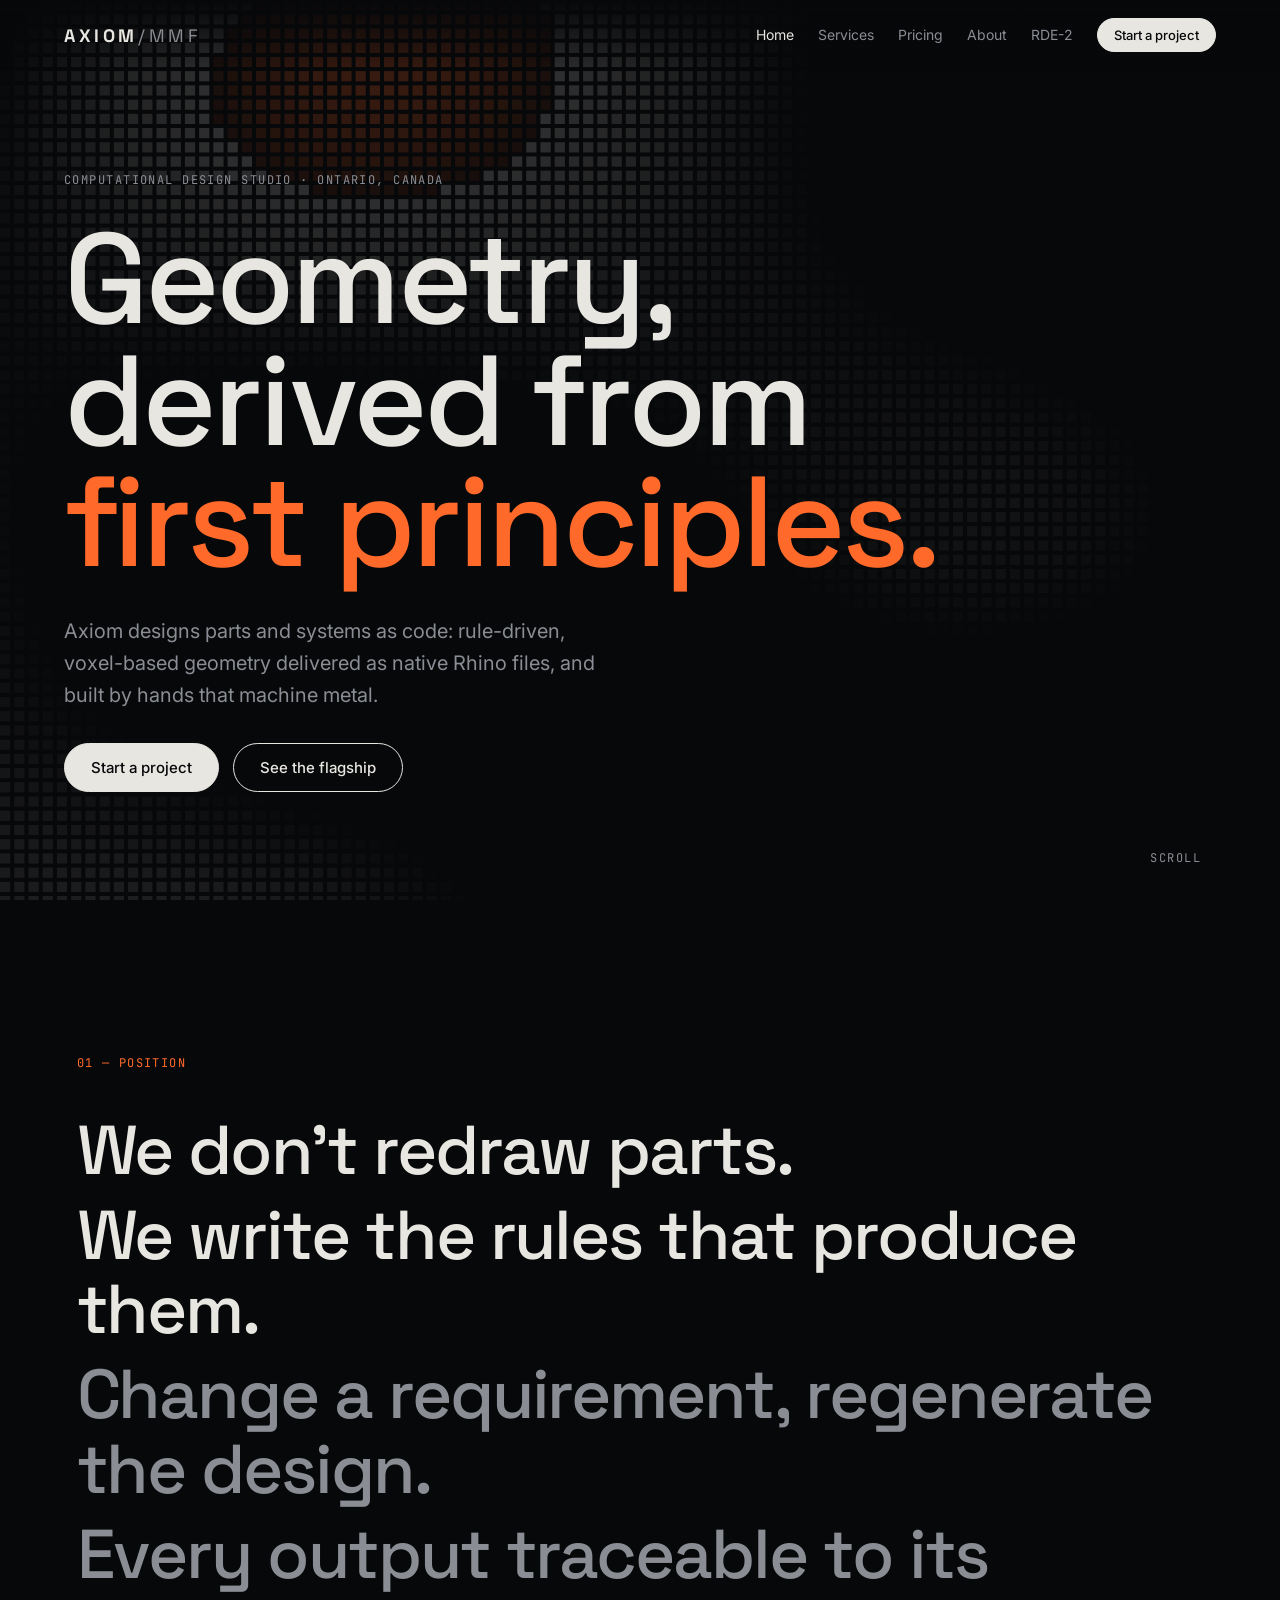
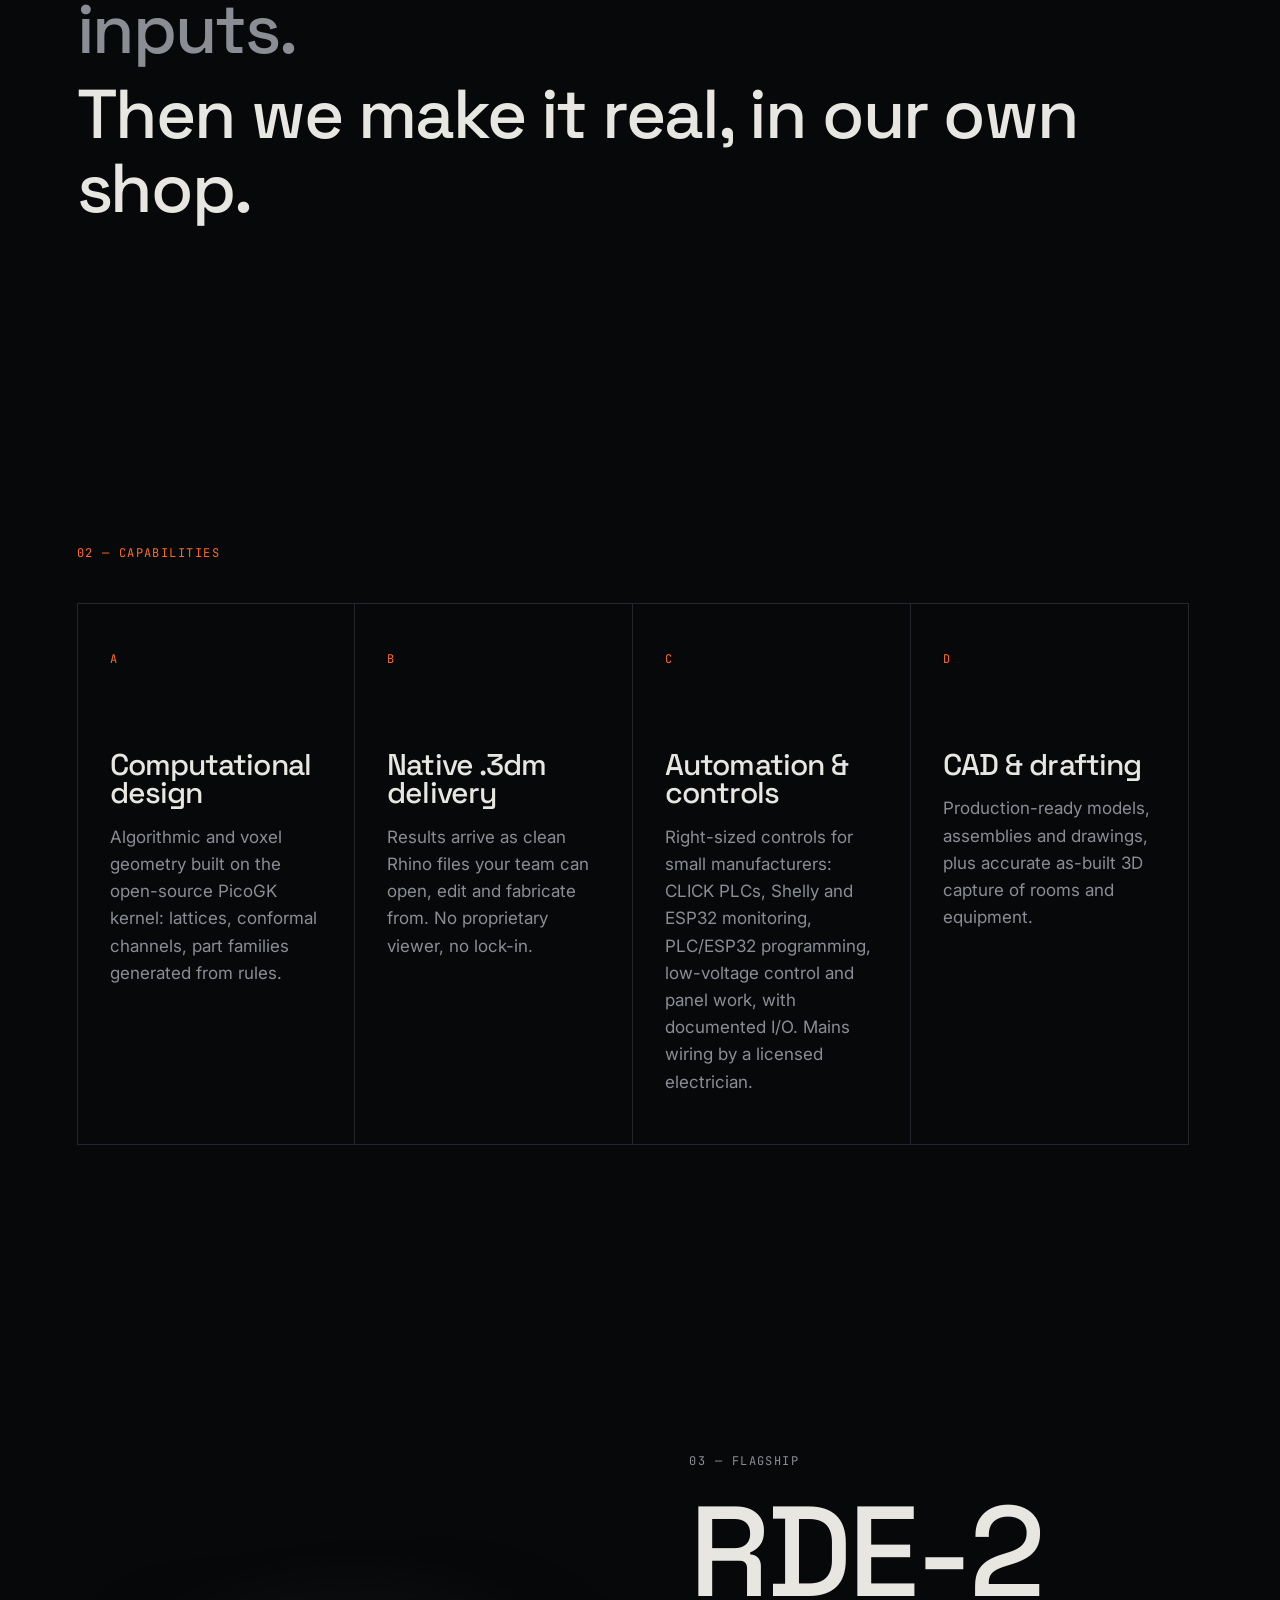
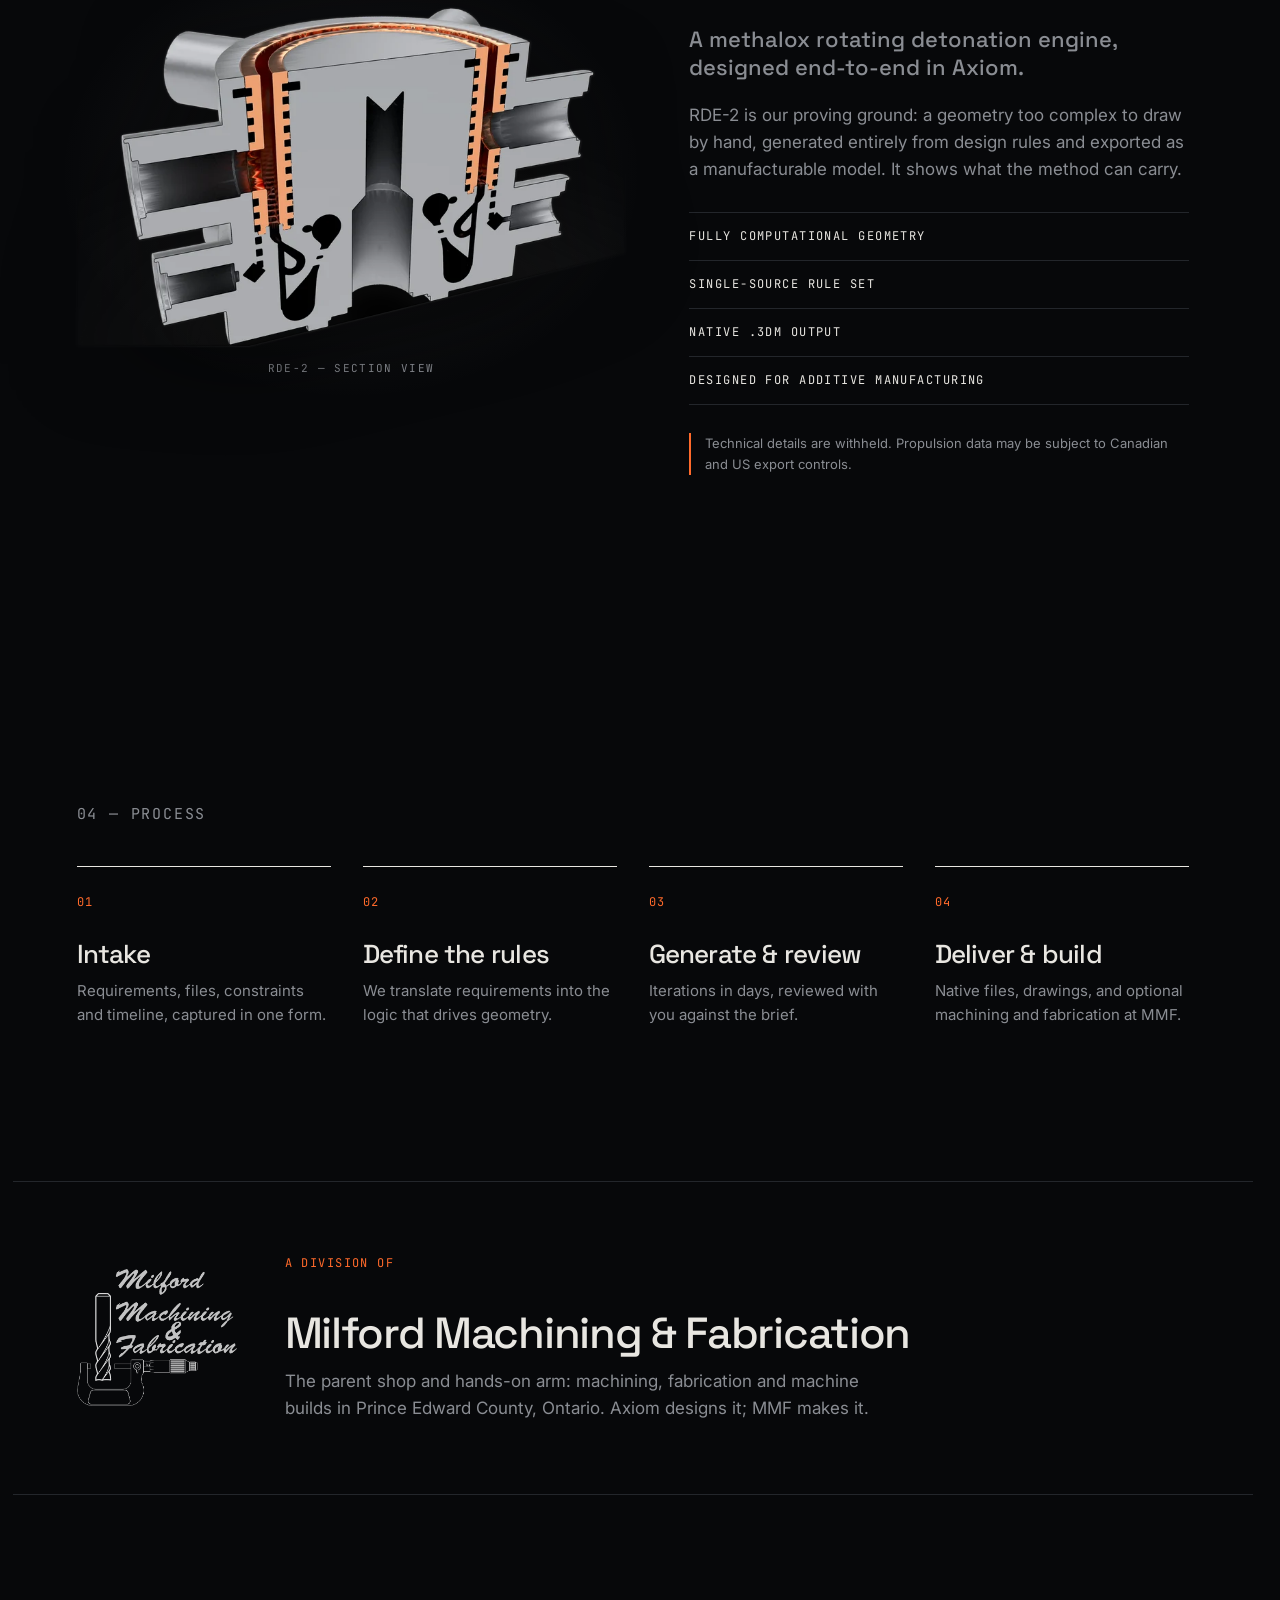
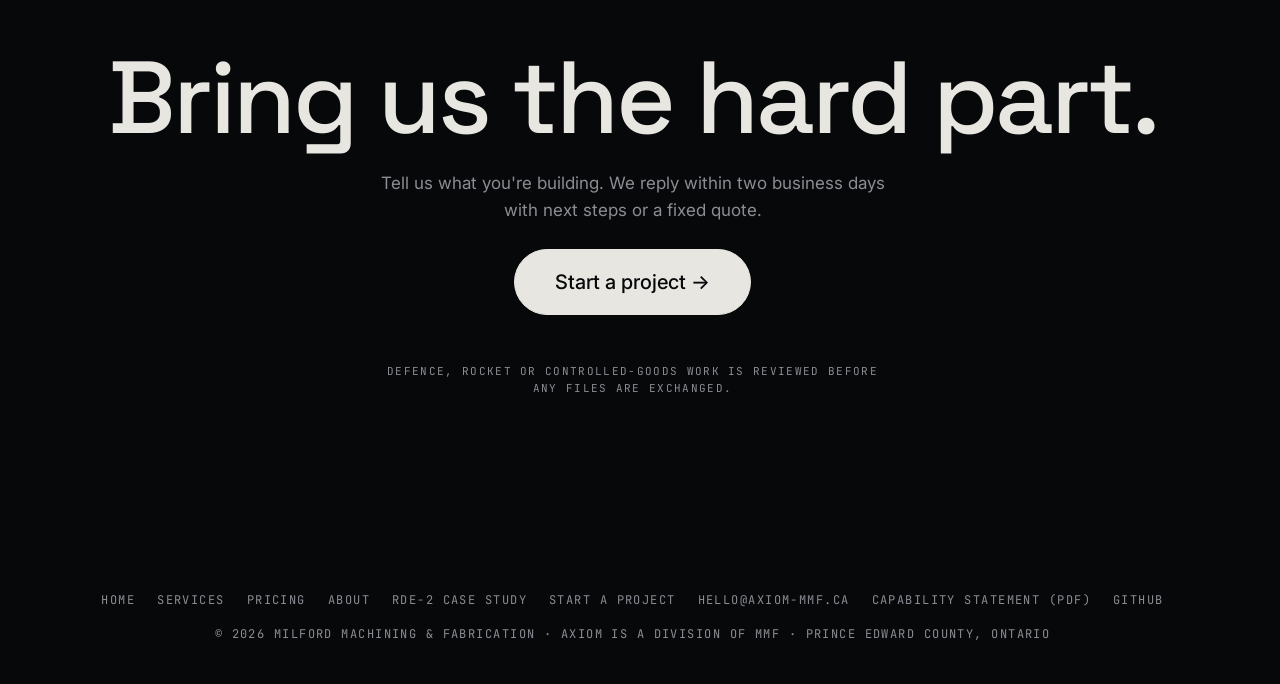
==== index.html @ 4704e780 "Capability statement: commissioning support wording" ====
<!doctype html>
<html lang="en">
<head>
<meta charset="utf-8"><meta name="viewport" content="width=device-width,initial-scale=1">
<title>Axiom / MMF — Computational Design Studio, Ontario</title>
<meta name="description" content="Axiom is a computational design studio in Ontario, Canada: rule-driven and voxel geometry, native Rhino .3dm delivery, CAD and automation. A division of Milford Machining & Fabrication.">
<link rel="canonical" href="https://axiom-mmf.ca/">
<meta name="theme-color" content="#07080A">
<link rel="icon" href="/favicon.ico" sizes="48x48"><link rel="icon" href="/assets/icons/favicon.svg" type="image/svg+xml">
<link rel="apple-touch-icon" href="/assets/icons/apple-touch-icon.png"><link rel="manifest" href="/site.webmanifest">
<meta property="og:type" content="website"><meta property="og:site_name" content="Axiom / MMF"><meta property="og:locale" content="en_CA">
<meta property="og:title" content="Axiom / MMF — Computational Design Studio, Ontario"><meta property="og:description" content="Axiom is a computational design studio in Ontario, Canada: rule-driven and voxel geometry, native Rhino .3dm delivery, CAD and automation. A division of Milford Machining & Fabrication."><meta property="og:url" content="https://axiom-mmf.ca/">
<meta property="og:image" content="https://axiom-mmf.ca/assets/og-image.png"><meta property="og:image:width" content="1200"><meta property="og:image:height" content="630"><meta property="og:image:alt" content="AXIOM/MMF: Geometry, derived from first principles.">
<meta name="twitter:card" content="summary_large_image"><meta name="twitter:title" content="Axiom / MMF — Computational Design Studio, Ontario"><meta name="twitter:description" content="Axiom is a computational design studio in Ontario, Canada: rule-driven and voxel geometry, native Rhino .3dm delivery, CAD and automation. A division of Milford Machining & Fabrication."><meta name="twitter:image" content="https://axiom-mmf.ca/assets/og-image.png">
<link rel="preconnect" href="https://fonts.googleapis.com"><link rel="preconnect" href="https://fonts.gstatic.com" crossorigin>
<link href="https://fonts.googleapis.com/css2?family=Space+Grotesk:wght@400;500;700&family=Inter:wght@400;500&family=JetBrains+Mono:wght@400&display=swap" rel="stylesheet">
<link rel="stylesheet" href="/css/style.css?v=202610270055">
<link rel="stylesheet" href="/css/print.css?v=202610270055" media="print">
<script type="application/ld+json">{"@context": "https://schema.org", "@type": ["ProfessionalService", "Organization"], "name": "Axiom / MMF", "alternateName": "Axiom, a division of Milford Machining & Fabrication", "url": "https://axiom-mmf.ca/", "logo": "https://axiom-mmf.ca/assets/icons/icon-512.png", "image": "https://axiom-mmf.ca/assets/og-image.png", "description": "computational design studio: rule-driven and voxel geometry, native Rhino .3dm delivery, CAD and automation, backed by in-house machining and fabrication.", "areaServed": {"@type": "Country", "name": "Canada"}, "parentOrganization": {"@type": "Organization", "name": "Milford Machining & Fabrication"}, "sameAs": ["https://github.com/Isowix"]}</script>
</head>
<body>
<a class="skip" href="#main">Skip to content</a>
<header class="nav">
  <a class="brand" href="/" aria-label="Axiom / MMF home">AXIOM<span>/MMF</span></a>
  <nav aria-label="Main"><a href="/" aria-current="page">Home</a><a href="/services.html">Services</a><a href="/pricing.html">Pricing</a><a href="/about.html">About</a><a href="/case-study-rde-2.html">RDE-2</a><a class="btn sm" href="/intake.html">Start a project</a></nav>
</header>

<main id="main">
<section class="hero">
  <canvas id="field" aria-hidden="true"></canvas>
  <div class="hero-inner">
    <p class="eyebrow mono">Computational design studio · Ontario, Canada</p>
    <h1 class="reveal">Geometry,<br>derived from<br><em>first principles.</em></h1>
    <p class="lede reveal">Axiom designs parts and systems as code: rule-driven, voxel-based geometry delivered as native Rhino files, and built by hands that machine metal.</p>
    <div class="cta-row reveal"><a class="btn" href="intake.html">Start a project</a><a class="btn ghost" href="#rde2">See the flagship</a></div>
  </div>
  <p class="scroll mono">Scroll</p>
</section>

<section class="manifesto" id="manifesto">
  <p class="mono label">01 — Position</p>
  <div class="m-lines">
    <p class="reveal">We don't redraw parts.</p>
    <p class="reveal">We write the rules that produce them.</p>
    <p class="reveal dim">Change a requirement, regenerate the design.</p>
    <p class="reveal dim">Every output traceable to its inputs.</p>
    <p class="reveal">Then we make it real, in our own shop.</p>
  </div>
</section>

<section class="pillars" id="capabilities">
  <p class="mono label">02 — Capabilities</p>
  <div class="grid">
    <article class="card reveal"><span class="mono n">A</span><h3>Computational design</h3><p>Algorithmic and voxel geometry built on the open-source PicoGK kernel: lattices, conformal channels, part families generated from rules.</p></article>
    <article class="card reveal"><span class="mono n">B</span><h3>Native .3dm delivery</h3><p>Results arrive as clean Rhino files your team can open, edit and fabricate from. No proprietary viewer, no lock-in.</p></article>
    <article class="card reveal"><span class="mono n">C</span><h3>Automation &amp; controls</h3><p>Right-sized controls for small manufacturers: CLICK PLCs, Shelly and ESP32 monitoring, PLC/ESP32 programming, low-voltage control and panel work, with documented I/O. Mains wiring by a licensed electrician.</p></article>
    <article class="card reveal"><span class="mono n">D</span><h3>CAD & drafting</h3><p>Production-ready models, assemblies and drawings, plus accurate as-built 3D capture of rooms and equipment.</p></article>
  </div>
</section>

<section class="flagship" id="rde2">
  <figure class="flag-visual render-card reveal">
    <picture><source type="image/webp" srcset="/assets/work/rde-2-800.webp 800w, /assets/work/rde-2-1600.webp 1600w" sizes="(max-width:860px) 92vw, 56vw"><img src="/assets/work/rde-2.png" width="1600" height="1030" loading="lazy" decoding="async" alt="RDE-2 section view: cutaway render of an annular combustor with a copper liner"></picture>
    <figcaption class="mono">RDE-2 — section view</figcaption>
  </figure>
  <div class="flag-copy">
    <p class="mono label">03 — Flagship</p>
    <h2 class="reveal">RDE-2</h2>
    <p class="reveal sub">A methalox rotating detonation engine, designed end-to-end in Axiom.</p>
    <p class="reveal">RDE-2 is our proving ground: a geometry too complex to draw by hand, generated entirely from design rules and exported as a manufacturable model. It shows what the method can carry.</p>
    <ul class="facts mono reveal"><li>Fully computational geometry</li><li>Single-source rule set</li><li>Native .3dm output</li><li>Designed for additive manufacturing</li></ul>
    <p class="note">Technical details are withheld. Propulsion data may be subject to Canadian and US export controls.</p>
  </div>
</section>

<section class="process" id="process">
  <p class="mono label">04 — Process</p>
  <ol>
    <li class="reveal"><span class="mono">01</span><h4>Intake</h4><p>Requirements, files, constraints and timeline, captured in one form.</p></li>
    <li class="reveal"><span class="mono">02</span><h4>Define the rules</h4><p>We translate requirements into the logic that drives geometry.</p></li>
    <li class="reveal"><span class="mono">03</span><h4>Generate & review</h4><p>Iterations in days, reviewed with you against the brief.</p></li>
    <li class="reveal"><span class="mono">04</span><h4>Deliver & build</h4><p>Native files, drawings, and optional machining and fabrication at MMF.</p></li>
  </ol>
</section>

<section class="endorse">
  <img src="/assets/mmf-logo-white.png" alt="Milford Machining &amp; Fabrication logo" width="160" height="137" loading="lazy" decoding="async">
  <div><p class="mono label">A division of</p><h3>Milford Machining & Fabrication</h3><p>The parent shop and hands-on arm: machining, fabrication and machine builds in Prince Edward County, Ontario. Axiom designs it; MMF makes it.</p></div>
</section>

<section class="intake" id="intake">
  <h2 class="reveal">Bring us the hard part.</h2>
  <p class="reveal">Tell us what you're building. We reply within two business days with next steps or a fixed quote.</p>
  <a class="btn big reveal" href="intake.html">Start a project →</a>
  <p class="mono small">Defence, rocket or controlled-goods work is reviewed before any files are exchanged.</p>
</section>
</main>

<footer><nav class="fnav mono" aria-label="Footer"><a href="/">Home</a><a href="/services.html">Services</a><a href="/pricing.html">Pricing</a><a href="/about.html">About</a><a href="/case-study-rde-2.html">RDE-2 case study</a><a href="/intake.html">Start a project</a><a class="em" data-u="hello" data-d="axiom-mmf.ca" hidden></a><noscript><span>hello [at] axiom-mmf [dot] ca</span></noscript><a href="/assets/axiom-mmf-capability-statement.pdf" target="_blank" rel="noopener">Capability statement (PDF)</a><a href="https://github.com/Isowix" target="_blank" rel="noopener">GitHub</a></nav><p class="mono">© 2026 Milford Machining &amp; Fabrication · Axiom is a division of MMF · Prince Edward County, Ontario</p></footer>
<script src="/js/main.js?v=202610270055"></script>
<!-- Cloudflare Web Analytics --><script defer src="https://static.cloudflareinsights.com/beacon.min.js" data-cf-beacon='{"token": "b65493fe0fd7489aace20506236f4b61"}'></script><!-- End Cloudflare Web Analytics -->
</body></html>
---- css/style.css ----
:root{--bg:#07080a;--bg2:#0e1013;--ink:#e8e6e1;--dim:#8a8d93;--line:#23262b;--accent:#ff6a2b;--maxw:1240px}
*{box-sizing:border-box;margin:0;padding:0}
html{scroll-behavior:smooth}
body{background:var(--bg);color:var(--ink);font:400 17px/1.6 Inter,system-ui,sans-serif;-webkit-font-smoothing:antialiased}
a{color:inherit;text-decoration:none}
.mono{font-family:"JetBrains Mono",ui-monospace,monospace;font-size:12px;letter-spacing:.12em;text-transform:uppercase}
h1,h2,h3,h4{font-family:"Space Grotesk",sans-serif;font-weight:500;letter-spacing:-.03em;line-height:.95}
section{padding:clamp(80px,12vw,160px) clamp(20px,5vw,64px);max-width:var(--maxw);margin:0 auto}
.label{color:var(--accent);margin-bottom:40px}
.nav{position:fixed;inset:0 0 auto;display:flex;justify-content:space-between;align-items:center;flex-wrap:wrap;gap:12px;padding:18px clamp(20px,5vw,64px);z-index:10;background:linear-gradient(var(--bg),transparent)}
.brand{font:700 18px "Space Grotesk";letter-spacing:.2em}.brand span{color:var(--dim);font-weight:400}
.nav nav{display:flex;gap:24px;align-items:center;flex-wrap:wrap;font-size:14px;color:var(--dim)}
.nav nav a:hover{color:var(--ink)}
.btn{display:inline-block;padding:14px 26px;border:1px solid var(--ink);background:var(--ink);color:var(--bg);font:500 15px Inter;border-radius:999px;transition:.25s}
.btn:hover{background:var(--accent);border-color:var(--accent);color:var(--bg)}
.btn.ghost{background:transparent;color:var(--ink)}.btn.sm{padding:8px 16px;font-size:13px;color:var(--bg)}
.btn.big{font-size:20px;padding:20px 40px;margin:24px 0}
.hero{position:relative;min-height:100vh;display:flex;align-items:flex-end;max-width:none;padding-bottom:12vh;overflow:hidden}
#field{position:fixed;inset:0;width:100vw;height:100vh;opacity:.55;pointer-events:none;z-index:0}
main,footer{position:relative;z-index:1}.nav{z-index:10}
.hero-inner{position:relative;max-width:var(--maxw);margin:0 auto;width:100%}
.eyebrow{color:var(--dim);margin-bottom:28px}
h1{font-size:clamp(48px,10vw,150px)}h1 em{font-style:normal;color:var(--accent)}
.lede{max-width:560px;margin:32px 0;color:var(--dim);font-size:clamp(16px,1.6vw,20px)}
.cta-row{display:flex;gap:14px;flex-wrap:wrap}
.scroll{position:absolute;right:clamp(20px,5vw,64px);bottom:32px;color:var(--dim)}
.m-lines p{font:500 clamp(30px,5.4vw,76px)/1.08 "Space Grotesk";letter-spacing:-.03em;margin-bottom:.15em}
.m-lines .dim{color:var(--dim)}
.grid{display:grid;grid-template-columns:repeat(auto-fit,minmax(260px,1fr));gap:1px;background:var(--line);border:1px solid var(--line)}
.card{background:var(--bg);padding:40px 32px 48px;min-height:320px;transition:background .3s}
.card:hover{background:var(--bg2)}.card .n{color:var(--accent)}
.card h3{font-size:30px;margin:80px 0 16px}.card p{color:var(--dim)}
.flagship{display:grid;grid-template-columns:1.1fr 1fr;gap:64px;align-items:center}
.flag-visual svg{width:100%;height:auto}.ph{color:var(--dim);margin-top:12px;text-align:center}
.flagship h2{white-space:nowrap;font-size:clamp(72px,10vw,150px);margin-bottom:12px}
.sub{font:500 22px/1.3 "Space Grotesk";margin-bottom:20px}.flag-copy>p{color:var(--dim);margin-bottom:20px}
.facts{list-style:none;border-top:1px solid var(--line);margin:28px 0}.facts li{padding:14px 0;border-bottom:1px solid var(--line)}
.note{font-size:13px;border-left:2px solid var(--accent);padding-left:14px}
.process ol{list-style:none;display:grid;grid-template-columns:repeat(4,1fr);gap:32px}
.process li{border-top:1px solid var(--ink);padding-top:20px}.process li span{color:var(--accent)}
.process h4{font-size:26px;margin:28px 0 12px}.process p{color:var(--dim);font-size:15px}
.endorse{display:flex;gap:48px;align-items:center;border-top:1px solid var(--line);border-bottom:1px solid var(--line);padding-top:72px;padding-bottom:72px}
.endorse img{opacity:.9;flex:none}.endorse h3{font-size:clamp(28px,3.4vw,44px);margin:10px 0 14px}.endorse p:last-child{color:var(--dim);max-width:620px}
.intake{text-align:center}.intake h2{font-size:clamp(44px,8vw,120px)}.intake>p{color:var(--dim);max-width:520px;margin:24px auto 0}
.small{color:var(--dim);font-size:11px}
footer{padding:40px;text-align:center;color:var(--dim)}
.reveal{opacity:0;transform:translateY(28px);transition:opacity .9s cubic-bezier(.2,.7,.2,1),transform .9s cubic-bezier(.2,.7,.2,1)}
.reveal.in{opacity:1;transform:none}
@media (max-width:860px){.flagship{grid-template-columns:1fr}.process ol{grid-template-columns:1fr 1fr}.endorse{flex-direction:column;align-items:flex-start}.nav nav a:not(.btn){display:none}}
@media (max-width:520px){.process ol{grid-template-columns:1fr}.card{min-height:0}.card h3{margin-top:40px}}
@media (prefers-reduced-motion:reduce){.reveal{opacity:1;transform:none;transition:none}}
.static .hero{min-height:900px}.static.m .hero{min-height:844px}

html{scrollbar-gutter:stable}
.skip{position:absolute;left:-9999px;top:8px;z-index:100;background:var(--ink);color:var(--bg);padding:8px 14px;border-radius:6px}.skip:focus{left:8px}
:focus-visible{outline:2px solid var(--accent);outline-offset:3px}
footer{display:grid;gap:14px;justify-items:center}.fnav{display:flex;gap:22px;flex-wrap:wrap;justify-content:center}.fnav a:hover{color:var(--ink)}
.phero{padding-top:160px;padding-bottom:40px}.ptitle{font-size:clamp(48px,9vw,120px);margin-bottom:20px}.ilede{color:var(--dim);max-width:620px;font-size:18px}
.svc{border-top:1px solid var(--line);padding-top:80px;padding-bottom:80px}
.svc-grid{display:grid;grid-template-columns:1fr 1.4fr;gap:56px}.svc h2{font-size:clamp(36px,4.6vw,60px);margin-bottom:18px}
.lede2{color:var(--dim);margin-bottom:28px}
.svc-cols{display:grid;grid-template-columns:1fr 1fr;gap:32px}.svc-cols>div:last-child{grid-column:1/-1}
.svc h3{color:var(--accent);margin-bottom:12px;font-weight:400}
.tick{list-style:none}.tick li{padding:9px 0 9px 22px;border-bottom:1px solid var(--line);position:relative;font-size:15px}.tick li:before{content:"";position:absolute;left:0;top:18px;width:10px;height:2px;background:var(--accent)}
.fmt{color:var(--ink);text-transform:none;letter-spacing:.04em;font-size:13px}
.pgrid{display:grid;grid-template-columns:repeat(auto-fit,minmax(260px,1fr));gap:1px;background:var(--line);border:1px solid var(--line)}
.pcard{background:var(--bg);padding:32px}.pcard.hl{background:var(--bg2)}.pcard h2{font-size:26px;margin-bottom:14px}.mt{margin-top:28px}
.rate{font:500 44px "Space Grotesk";margin-bottom:20px}.rate .mono{display:block;color:var(--dim);font-size:11px}.rate small{font-size:16px;color:var(--dim)}
.pr table{width:100%;border-collapse:collapse;font-size:14px}.pr th,.pr td{text-align:left;padding:10px 0;border-bottom:1px solid var(--line);vertical-align:top;font-weight:400}.pr td{text-align:right;padding-left:12px;white-space:nowrap}
.terms td{text-align:left!important;white-space:normal!important;color:var(--dim)}.terms th{width:180px;color:var(--ink)}
.fine{color:var(--dim);font-size:13px;margin-top:10px}
.callout{border-left:3px solid var(--accent);background:var(--bg2);padding:20px 24px;margin:48px 0;color:var(--dim)}.callout b{color:var(--ink)}
.th{font-size:34px;margin:56px 0 20px}.cen{text-align:center;margin-top:48px}
.ab-grid{display:grid;grid-template-columns:1fr 1.2fr;gap:56px}.about h2{font-size:30px;margin:0 0 14px}.about p{color:var(--dim);margin-bottom:24px}
.ph-box{border:1px dashed #3a3e45;border-radius:10px;min-height:420px;display:grid;place-items:center;text-align:center;padding:20px;color:var(--dim);background:repeating-linear-gradient(45deg,transparent 0 14px,#0d0f12 14px 15px)}.ph-box.short{min-height:160px}
.todo{color:var(--accent);font-family:"JetBrains Mono"}
.values{list-style:none;display:grid;grid-template-columns:repeat(4,1fr);gap:28px}.values li{border-top:1px solid var(--ink);padding-top:16px}.values span{color:var(--accent)}.values h3{font-size:22px;margin:18px 0 10px}.values p{color:var(--dim);font-size:15px}
.nf{min-height:70vh;padding-top:180px}
@media(max-width:860px){.svc-grid,.ab-grid{grid-template-columns:1fr}.values{grid-template-columns:1fr 1fr}.ph-box{min-height:240px}}
@media(max-width:520px){.svc-cols,.values{grid-template-columns:1fr}.pr td{white-space:normal}.terms th{width:110px}}
.about .th{margin-top:80px}
.pcard th,.pcard td{display:block;text-align:left!important;border:0;padding:0}.pcard tr{display:block;padding:10px 0;border-bottom:1px solid var(--line)}.pcard td{color:var(--accent);font-family:"JetBrains Mono";font-size:12px;margin-top:4px}
.wk-note{color:var(--dim);margin:-8px 0 24px}
.work{list-style:none;padding:0;margin:0 0 24px;display:grid;grid-template-columns:repeat(auto-fill,minmax(280px,1fr));gap:20px}
.wk{border:1px solid var(--line);padding:14px 14px 18px;background:rgba(255,255,255,.015)}
.wk-img{aspect-ratio:16/10;margin-bottom:14px;display:flex;align-items:center;justify-content:center;background:repeating-linear-gradient(135deg,transparent 0 10px,rgba(255,255,255,.025) 10px 11px) #0d0f11;background-size:cover;background-position:center;border:1px dashed var(--line);color:var(--dim);font-size:11px}
.wk .tag,.eq .tag{color:var(--accent);font-size:11px;letter-spacing:.12em;text-transform:uppercase}
.wk h3{margin:6px 0 4px;font-size:18px}.wk p{margin:0;color:var(--dim);font-size:14px;line-height:1.5}
.eq{display:grid;grid-template-columns:repeat(3,1fr);gap:20px;border-top:1px solid var(--line);padding-top:20px}.eq ul{list-style:none;padding:0;margin:8px 0 0}.eq li{padding:6px 0;border-bottom:1px solid var(--line)}
@media(max-width:700px){.eq{grid-template-columns:1fr}}
.render-card{position:relative;z-index:1;margin:0;padding:clamp(8px,2vw,24px) 0 0}
.render-card::before{content:"";position:absolute;inset:-8% -6%;z-index:-1;pointer-events:none;background:radial-gradient(closest-side,rgba(232,230,225,.10),rgba(232,230,225,.04) 55%,transparent 100%)}
.render-card img{display:block;width:100%;height:auto;filter:drop-shadow(0 0 1px rgba(255,255,255,.18)) drop-shadow(0 18px 40px rgba(0,0,0,.6))}
.render-card figcaption{color:var(--dim);font-size:11px;letter-spacing:.12em;text-transform:uppercase;margin-top:14px;text-align:center}
.render-card.sm{margin-top:24px}
.render-card img.zoomable{cursor:zoom-in}.render-card img.zoomable:focus-visible{outline:2px solid var(--accent);outline-offset:6px;border-radius:6px}
.zoom-bd{position:fixed;inset:0;z-index:90;background:radial-gradient(closest-side,rgba(40,40,42,.9),rgba(5,6,8,.9));opacity:0;cursor:zoom-out}
.zoom-img{position:fixed;z-index:91;margin:0;transform-origin:0 0;cursor:zoom-out;will-change:transform;filter:drop-shadow(0 0 1px rgba(255,255,255,.18))}
html.zoom-lock,html.zoom-lock body{overflow:hidden}

/* Scroll reveal (shared with lab) */
.stage{position:relative;width:min(1100px,100%);margin:0 auto;aspect-ratio:2945/1896;user-select:none;-webkit-user-select:none}
.stage::before{content:"";position:absolute;inset:-6% -4%;z-index:0;pointer-events:none;background:radial-gradient(closest-side,rgba(232,230,225,.09),rgba(232,230,225,.03) 55%,transparent)}
.stage img{position:absolute;inset:0;width:100%;height:100%;display:block;pointer-events:none;-webkit-user-drag:none;filter:drop-shadow(0 0 1px rgba(255,255,255,.14))}
.stage .ext,.stage .sec{z-index:1}.stage .sec{z-index:2}
/* A: scroll */
.sweep{height:260vh;position:relative}
.sticky{position:sticky;top:0;height:100vh;display:flex;align-items:center;justify-content:center}
.s-scroll{--p:0}
.s-scroll .sec{clip-path:inset(0 calc((1 - var(--p)) * 100%) 0 0)}
.s-scroll .ext{clip-path:inset(0 0 0 calc(var(--p) * 100%))}
.s-scroll .cut{position:absolute;z-index:3;top:4%;bottom:4%;left:calc(var(--p)*100%);width:1px;transform:translateX(-.5px);background:linear-gradient(transparent,rgba(255,106,43,.85) 20%,rgba(255,106,43,.85) 80%,transparent);box-shadow:0 0 10px 1px rgba(255,106,43,.35);opacity:var(--o,1);transition:opacity .4s}
.s-scroll.done .sec{pointer-events:auto}
.s-scroll .sec.zoomable{cursor:default}.s-scroll.done .sec.zoomable{cursor:zoom-in}
@media (prefers-reduced-motion:reduce){.sweep,.sweep.rv{height:auto}.sticky{position:static;height:auto;padding:20px 0}.s-scroll .cut{transition:none}}

/* About RDE-2 reveal: compact pinned frame */
.sweep.rv{height:auto;margin:48px 0 8px}
.sweep.rv .sticky{height:auto;top:var(--st,72px);display:block}
.rv-fig{position:relative;margin:0 auto;width:100%;padding:clamp(14px,2vw,28px) clamp(14px,2vw,28px) 0;border:1px solid rgba(232,230,225,.07);
background-color:rgba(255,255,255,.008);background-image:linear-gradient(rgba(232,230,225,.035) 1px,transparent 1px),linear-gradient(90deg,rgba(232,230,225,.035) 1px,transparent 1px);background-size:32px 32px;background-position:-1px -1px}
.rv-fig .s-scroll{width:min(90%,calc((100vh - 200px) * 1.553))!important}
.rv-fig .tk{position:absolute;width:12px;height:12px;border:0 solid rgba(255,106,43,.45);pointer-events:none}
.tk.tl{top:-1px;left:-1px;border-top-width:1px;border-left-width:1px}.tk.tr{top:-1px;right:-1px;border-top-width:1px;border-right-width:1px}
.tk.bl{bottom:-1px;left:-1px;border-bottom-width:1px;border-left-width:1px}.tk.br{bottom:-1px;right:-1px;border-bottom-width:1px;border-right-width:1px}
.rv-cap{display:flex;justify-content:space-between;gap:16px;margin:clamp(10px,1.5vw,18px) calc(-1 * clamp(14px,2vw,28px)) 0;padding:10px clamp(14px,2vw,28px);border-top:1px solid rgba(232,230,225,.07);color:var(--dim);font-size:11px;letter-spacing:.08em}
.rv-cap b{font-weight:400;color:var(--accent);display:inline-block;min-width:4ch;text-align:right;font-variant-numeric:tabular-nums}
@media (max-width:600px){.rv-cap{flex-direction:column;gap:4px;font-size:10px}.rv-fig .s-scroll{width:100%!important}}
@media (prefers-reduced-motion:reduce){.sweep.rv{height:auto!important}.sweep.rv .sticky{position:static}}

/* RDE-2 case study */
.cs{max-width:1000px;margin:0 auto;padding:0 24px 80px}
.cs p{max-width:68ch;margin:0 0 1em}
.cs-hero,.cs-sec{margin:8px 0 24px}
.cs-hero img,.cs-sec img{width:100%;height:auto;display:block}
.cs-hero figcaption,.cs-sec figcaption{color:var(--dim);font-size:11px;letter-spacing:.1em;text-transform:uppercase;text-align:center;margin-top:10px}
.cs-list{max-width:68ch}
.cs-tl{list-style:none;padding:0;margin:24px 0 8px;display:grid;grid-template-columns:repeat(5,1fr);gap:12px;position:relative}
.cs-tl::before{content:"";position:absolute;left:10%;right:10%;top:7px;height:1px;background:rgba(255,106,43,.45)}
.cs-tl li{position:relative;padding-top:26px;text-align:center}
.cs-tl li::before{content:"";position:absolute;top:2px;left:50%;width:11px;height:11px;margin-left:-6px;border-radius:50%;background:var(--accent,#ff6a2b)}
.cs-tl .mono{font-size:13px;color:var(--fg,#e8e6e1)}
.cs-tl p{font-size:13px;color:var(--dim);margin:6px auto 0}
@media (max-width:700px){.cs-tl{grid-template-columns:1fr;gap:0}.cs-tl::before{left:5px;right:auto;top:8px;bottom:8px;width:1px;height:auto}.cs-tl li{text-align:left;padding:0 0 16px 26px}.cs-tl li::before{left:0;margin:0;top:4px}.cs-tl p{margin:2px 0 0}}
/* Work tile with a viewport capture */
.wk-img.vp{position:relative;border:1px solid rgba(232,230,225,.14);background-color:#9da3aa;overflow:hidden;align-items:flex-start;justify-content:flex-start}
.wk-img.vp::after{content:"";position:absolute;inset:0;pointer-events:none;background:radial-gradient(120% 95% at 50% 45%,transparent 55%,rgba(7,8,10,.55) 100%);box-shadow:inset 0 0 0 1px rgba(7,8,10,.6)}
@media print{.wk-img.vp::after{display:none}}
.wk-img.vp>img{position:absolute;inset:0;width:100%;height:100%;object-fit:cover;display:block}
.wk-img img.zoomable{cursor:zoom-in}.wk-img img.zoomable:focus-visible{outline:2px solid var(--accent);outline-offset:-2px}
.zoom-img[src*="/assets/work/"]:not([src*="rde-2"]){background:#9da3aa;filter:none;box-shadow:0 0 0 1px rgba(232,230,225,.14),0 20px 60px rgba(0,0,0,.5)}
/* gallery tiles + expanded gallery */
.wk-img.stack{box-shadow:3px -3px 0 -1px #0b0d0f,3px -3px 0 0 rgba(232,230,225,.12),6px -6px 0 -1px #0b0d0f,6px -6px 0 0 rgba(232,230,225,.07);overflow:visible}
.wk-img.stack::before{content:attr(data-count);position:absolute;right:8px;bottom:8px;z-index:2;font:10px/1 'JetBrains Mono',monospace;color:rgba(232,230,225,.8);background:rgba(7,8,10,.6);padding:4px 6px;border-radius:2px;pointer-events:none}
.wk-img.stack>img,.wk-img.stack::after{border-radius:0}
.zoom-ui{position:fixed;inset:0;z-index:92;pointer-events:none}
.zoom-ui button{pointer-events:auto;position:absolute;top:50%;transform:translateY(-50%);width:44px;height:64px;border:0;background:none;color:rgba(232,230,225,.45);font:300 40px/1 'Inter',sans-serif;cursor:pointer;transition:color .2s}
.zoom-ui button:hover,.zoom-ui button:focus-visible{color:rgba(232,230,225,.95);outline:none}
.zg-prev{left:max(12px,calc(10vw - 56px))}.zg-next{right:max(12px,calc(10vw - 56px))}
.zg-n{position:absolute;left:50%;bottom:calc(10vh - 28px);transform:translateX(-50%);font-size:11px;letter-spacing:.12em;color:rgba(232,230,225,.55)}
@media print{.wk-img.stack{box-shadow:none!important}.wk-img.stack::before{display:none}}
/* mobile full-screen viewer */
@media not all and (pointer:fine) and (min-width:900px){.wk-img.vp>img{cursor:pointer}}
.mv{position:fixed;inset:0;z-index:95;background:rgba(5,6,8,calc(.96 * var(--a,1)));opacity:0;transition:opacity .2s ease;touch-action:none;overscroll-behavior:contain}
.mv.on{opacity:1}.mv.rm{transition:none}
.mv-track{position:absolute;inset:0;display:flex;overflow-x:auto;overflow-y:hidden;scroll-snap-type:x mandatory;scrollbar-width:none;touch-action:pan-x;transition:transform .2s ease}
.mv.rm .mv-track{transition:none;scroll-behavior:auto}
.mv-track::-webkit-scrollbar{display:none}
.mv-s{flex:0 0 100%;scroll-snap-align:center;margin:0;display:flex;align-items:center;justify-content:center;padding:0 10px}
.mv-s img{max-width:100%;max-height:82vh;display:block;background:#9da3aa;box-shadow:0 0 0 1px rgba(232,230,225,.14)}
.mv-x{position:absolute;top:max(10px,env(safe-area-inset-top));right:10px;z-index:2;width:44px;height:44px;border:0;background:rgba(7,8,10,.5);border-radius:50%;color:rgba(232,230,225,.85);font:300 28px/1 'Inter',sans-serif}
.mv-n{position:absolute;left:50%;bottom:max(20px,env(safe-area-inset-bottom));transform:translateX(-50%);font-size:11px;letter-spacing:.12em;color:rgba(232,230,225,.6)}
.mv-x:focus:not(:focus-visible){outline:none}
.wk-img.has-anim{position:relative}.wk-vid{position:absolute;inset:0;width:100%;height:100%;object-fit:cover;opacity:0;transition:opacity .35s ease;pointer-events:none;z-index:1}.wk-img.playing .wk-vid{opacity:1}
.wk-img.has-anim::before{content:"\25B6";position:absolute;left:10px;bottom:10px;z-index:2;font:9px/1 'JetBrains Mono',monospace;color:rgba(255,255,255,.85);background:rgba(10,12,14,.45);border:1px solid rgba(255,255,255,.18);border-radius:50%;width:24px;height:24px;display:grid;place-items:center;padding-left:2px;box-sizing:border-box;pointer-events:none;transition:opacity .3s ease;backdrop-filter:blur(4px)}.wk-img.playing::before{opacity:0}
.zoom-vid{position:fixed;z-index:91;object-fit:contain;pointer-events:none;background:transparent}
.mv-s video{max-width:100%;max-height:82vh;display:block;background:#9e9e9e}
.wk-img.has-anim::after{z-index:2}

/* Selected work: fixed column counts so a short last row is centred, not left with a gap */
@media (min-width:640px){.work{grid-template-columns:repeat(4,1fr)}.work>.wk{grid-column:span 2}.work>.wk:nth-child(2n+1):last-child{grid-column:2/span 2}}
@media (min-width:995px){.work{grid-template-columns:repeat(6,1fr)}.work>.wk:nth-child(2n+1):last-child{grid-column:span 2}.work>.wk:nth-child(3n+1):nth-last-child(2){grid-column:2/span 2}.work>.wk:nth-child(3n+1):last-child{grid-column:3/span 2}}

.nav nav a[aria-current="page"]:not(.btn){color:var(--ink)}
---- css/print.css ----
/* Print stylesheet — Axiom / MMF */
@media print{
@page{margin:16mm 14mm}
*,*::before,*::after{background:transparent!important;color:#000!important;box-shadow:none!important;text-shadow:none!important;animation:none!important;transition:none!important;filter:none!important}
html,body{background:#fff!important;font-size:11pt;line-height:1.45}
.reveal,.rv,[class*="reveal"]{opacity:1!important;transform:none!important}
/* hide chrome, decoration, interactivity */
#field,canvas,header.nav nav,.skip,.scroll,.fnav,.btn,.cta-row,.actions,.progress,.errors,.hp,.consent,.choices,.choice,form,button,input,select,textarea,
.render-card::before,.stage::before,.tk,.rv-pct,.cut,.zoom-img,.zoom-back,[class*="glow"]{display:none!important}
/* wordmark at top */
header.nav{position:static!important;display:block!important;border-bottom:1.5pt solid #000;padding:0 0 6pt!important;margin:0 0 14pt!important;height:auto!important;backdrop-filter:none!important}
header.nav .brand{font-size:16pt;letter-spacing:.2em;text-decoration:none}
header.nav .brand::after{content:"  ·  axiom-mmf.ca";font-size:8pt;letter-spacing:.05em}
section,main,.hero,.phero{min-height:0!important;height:auto!important;padding-top:6pt!important;padding-bottom:6pt!important}
h1,h2,h3{page-break-after:avoid;break-after:avoid}
p,li{orphans:3;widows:3}
.card,.pcard,.svc,.wk,.values>*,.eq,.callout,.terms,table,tr,figure,.rv-fig,.flagship,.process li,.pillars>*{break-inside:avoid;page-break-inside:avoid}
.pcard,.card,.svc,.callout{border:1pt solid #999!important}
.pgrid,.svc-grid,.grid,.work{display:block!important}
.pgrid>*,.svc-grid>*,.grid>*,.work>*{margin:0 0 10pt!important}
img{max-width:100%!important;break-inside:avoid}
img[src*="white"]{filter:invert(1)!important}
/* link URLs in main content */
main a[href^="http"]::after,main a[href^="/"]::after{content:" (" attr(href) ")";font-size:8.5pt;word-break:break-all}
main a[href^="/"]::after{content:" (axiom-mmf.ca" attr(href) ")"}
main a[href^="#"]::after,main .brand::after{content:none}
/* RDE-2 reveal: single static exterior */
.sweep.rv{height:auto!important;margin:8pt 0!important}
.sweep.rv .sticky{position:static!important}
.rv-fig{border:0!important;padding:0!important;background:none!important}
.rv-fig .s-scroll{width:100%!important}
.rv-fig .sec{display:none!important}
.rv-fig .ext{clip-path:none!important;-webkit-clip-path:none!important;opacity:1!important}
.rv-cap{border-top:.5pt solid #999!important;margin:4pt 0 0!important;padding:4pt 0!important}
.rv-cap span:last-child{display:none}
footer{border-top:.5pt solid #999;margin-top:14pt;padding-top:6pt}
footer p{font-size:8pt}
}
@media print{
.work{display:grid!important;grid-template-columns:1fr 1fr 1fr;gap:8pt}
.work>*{margin:0!important}
.wk-img,.ph-box{aspect-ratio:auto!important;height:28mm!important;min-height:0!important;border:.5pt dashed #bbb!important;font-size:7pt}
.wk-img img{height:100%!important;width:100%!important;object-fit:contain}
.rv-fig .s-scroll{width:70%!important;margin:0 auto}
}
@media print{.card,.pcard,.svc,.wk{min-height:0!important;height:auto!important}.grid>*{padding:8pt!important}}
@media print{.cs-tl{display:block!important}.cs-tl::before,.cs-tl li::before{display:none!important}.cs-tl li{text-align:left!important;padding:0 0 4pt!important;break-inside:avoid}.cs-tl li .mono{font-weight:700;margin-right:6pt}.cs-tl p{display:inline}.cs-hero img,.cs-sec img{width:70%!important;margin:0 auto}.cs-sec{display:none!important}}
@media print{.cs-list{break-inside:avoid}}
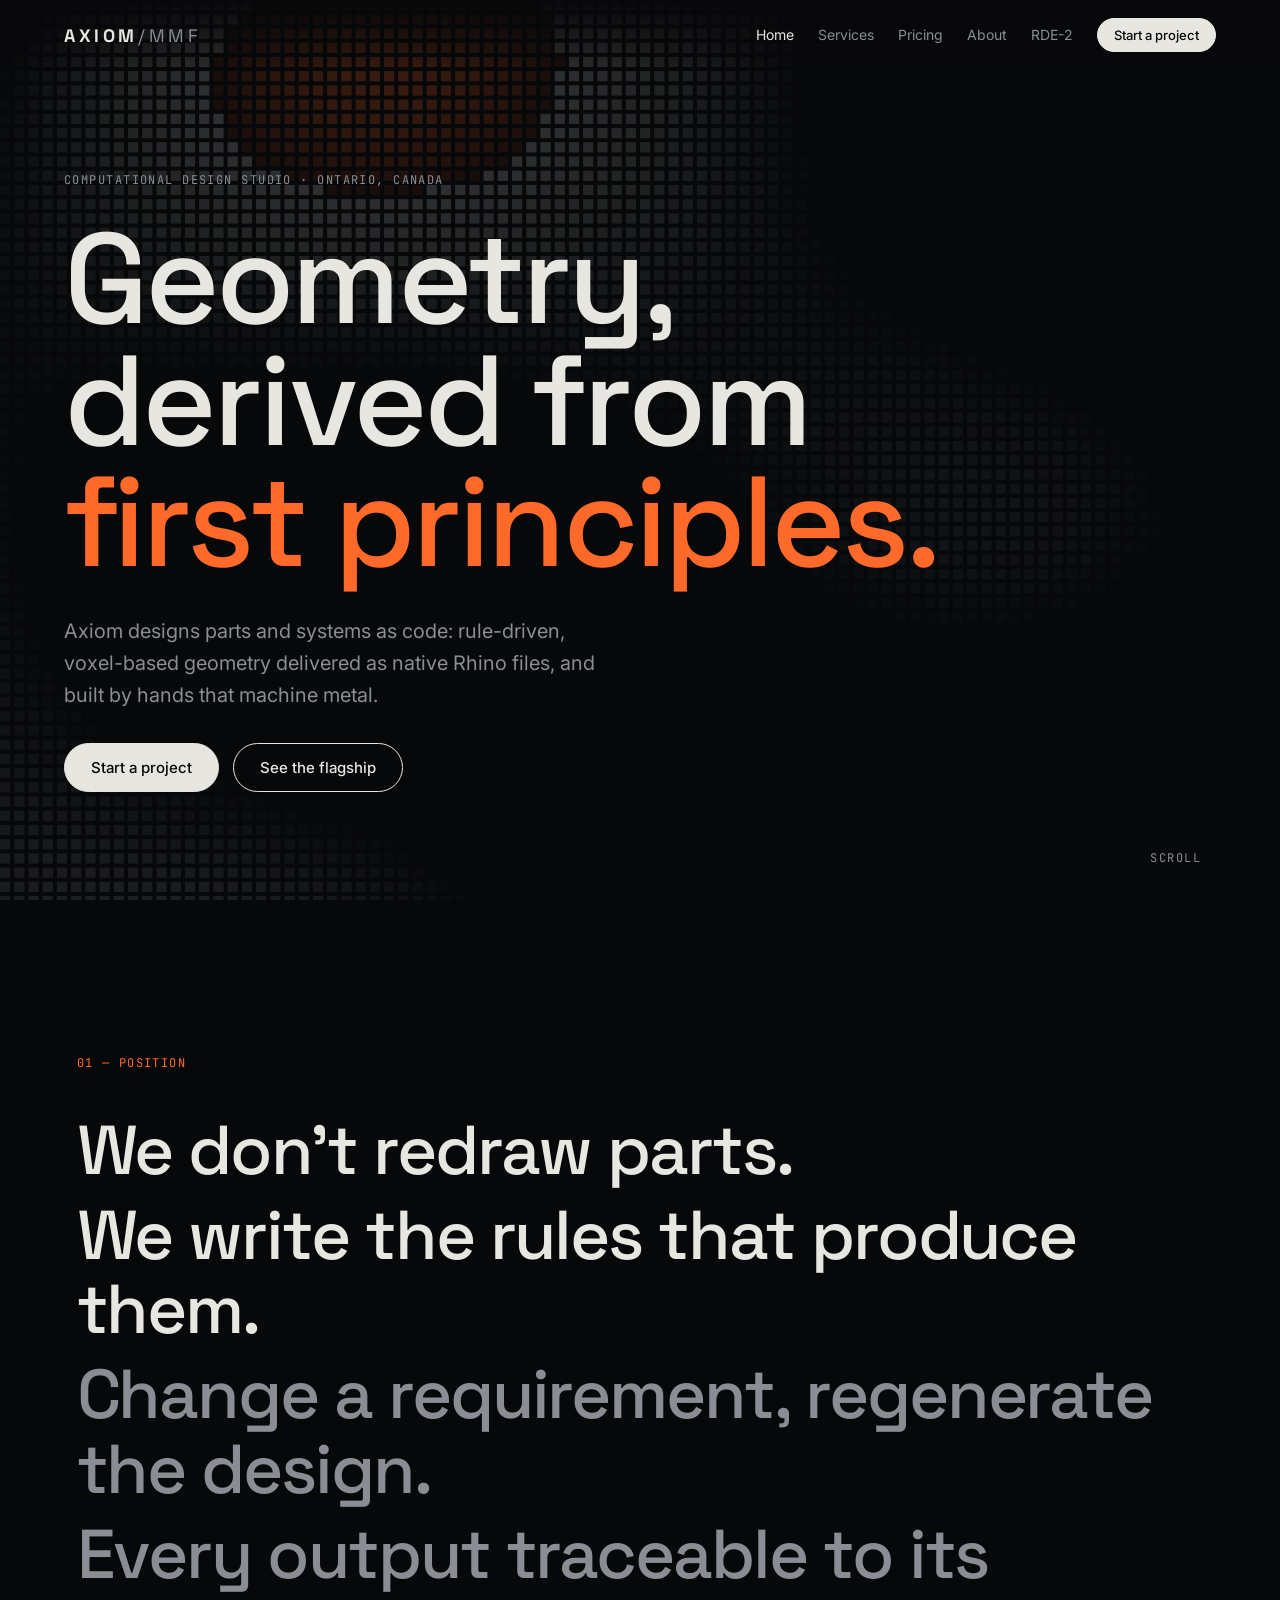
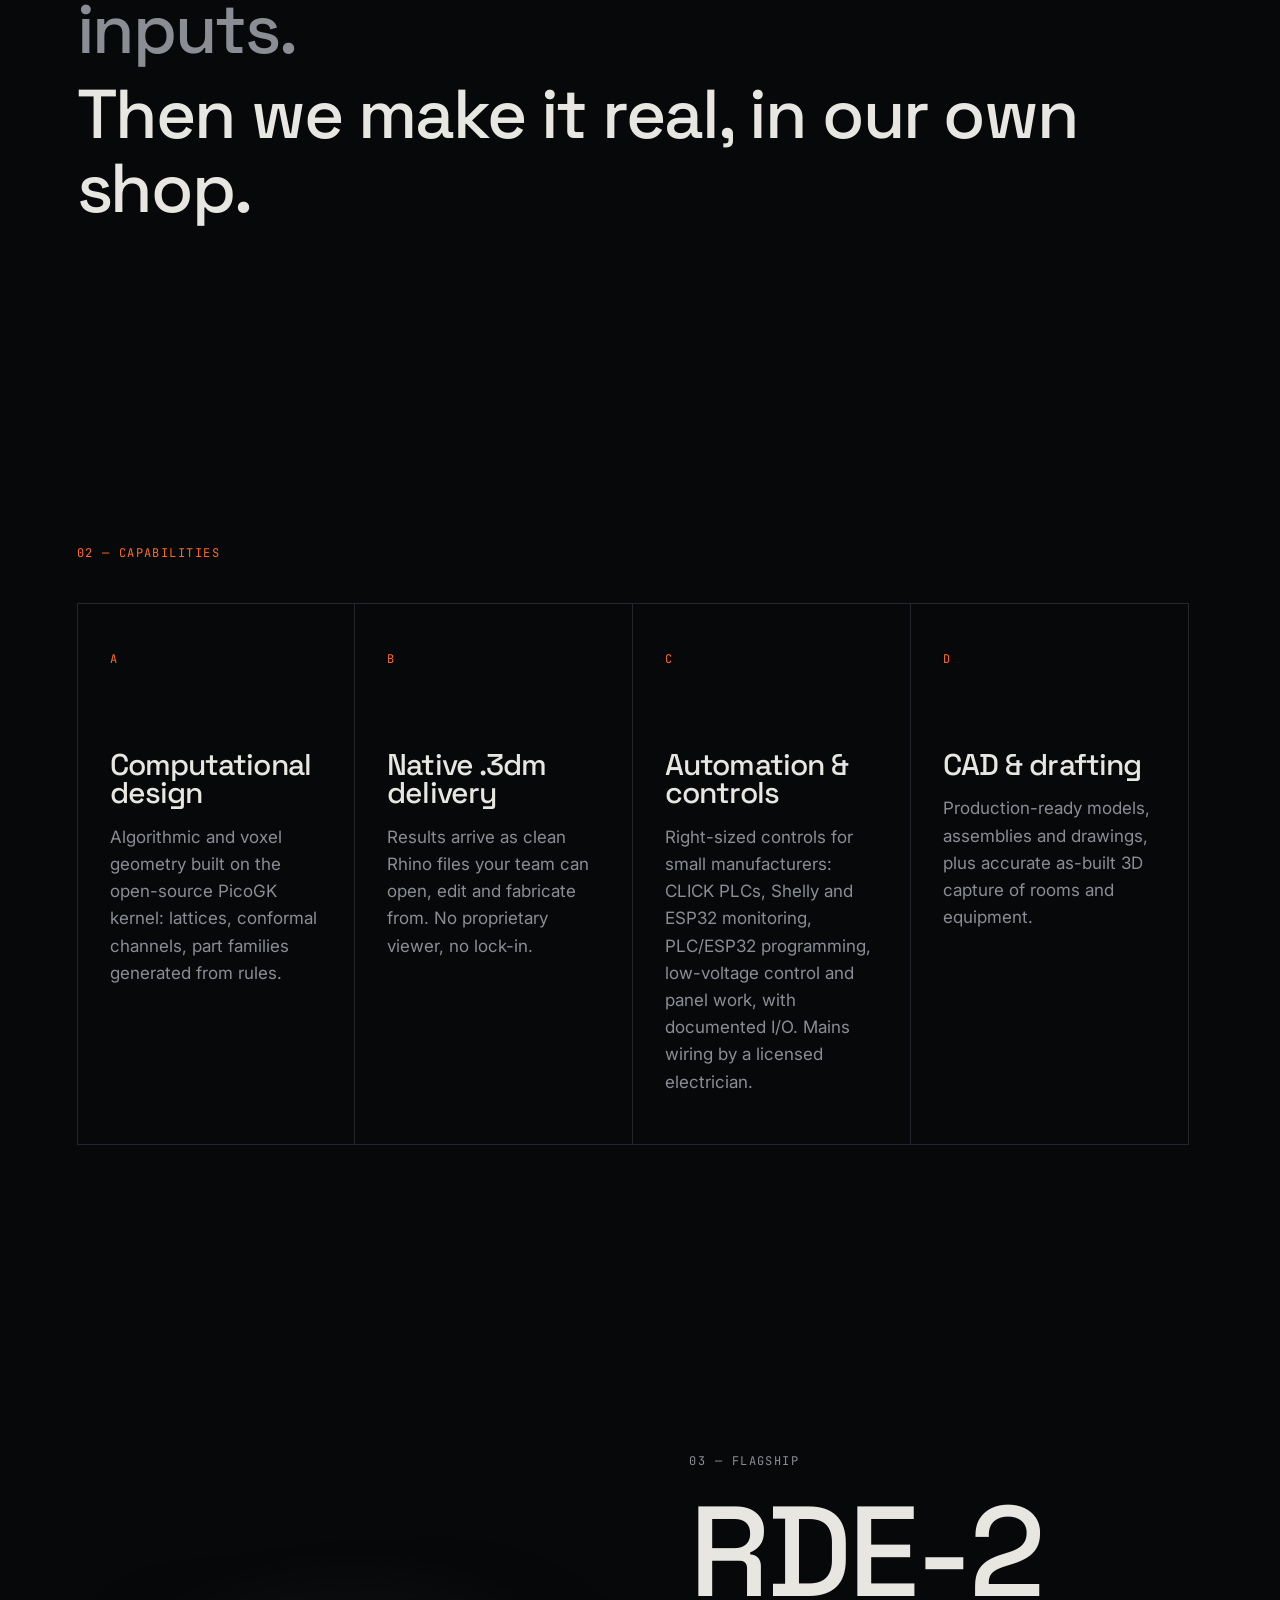
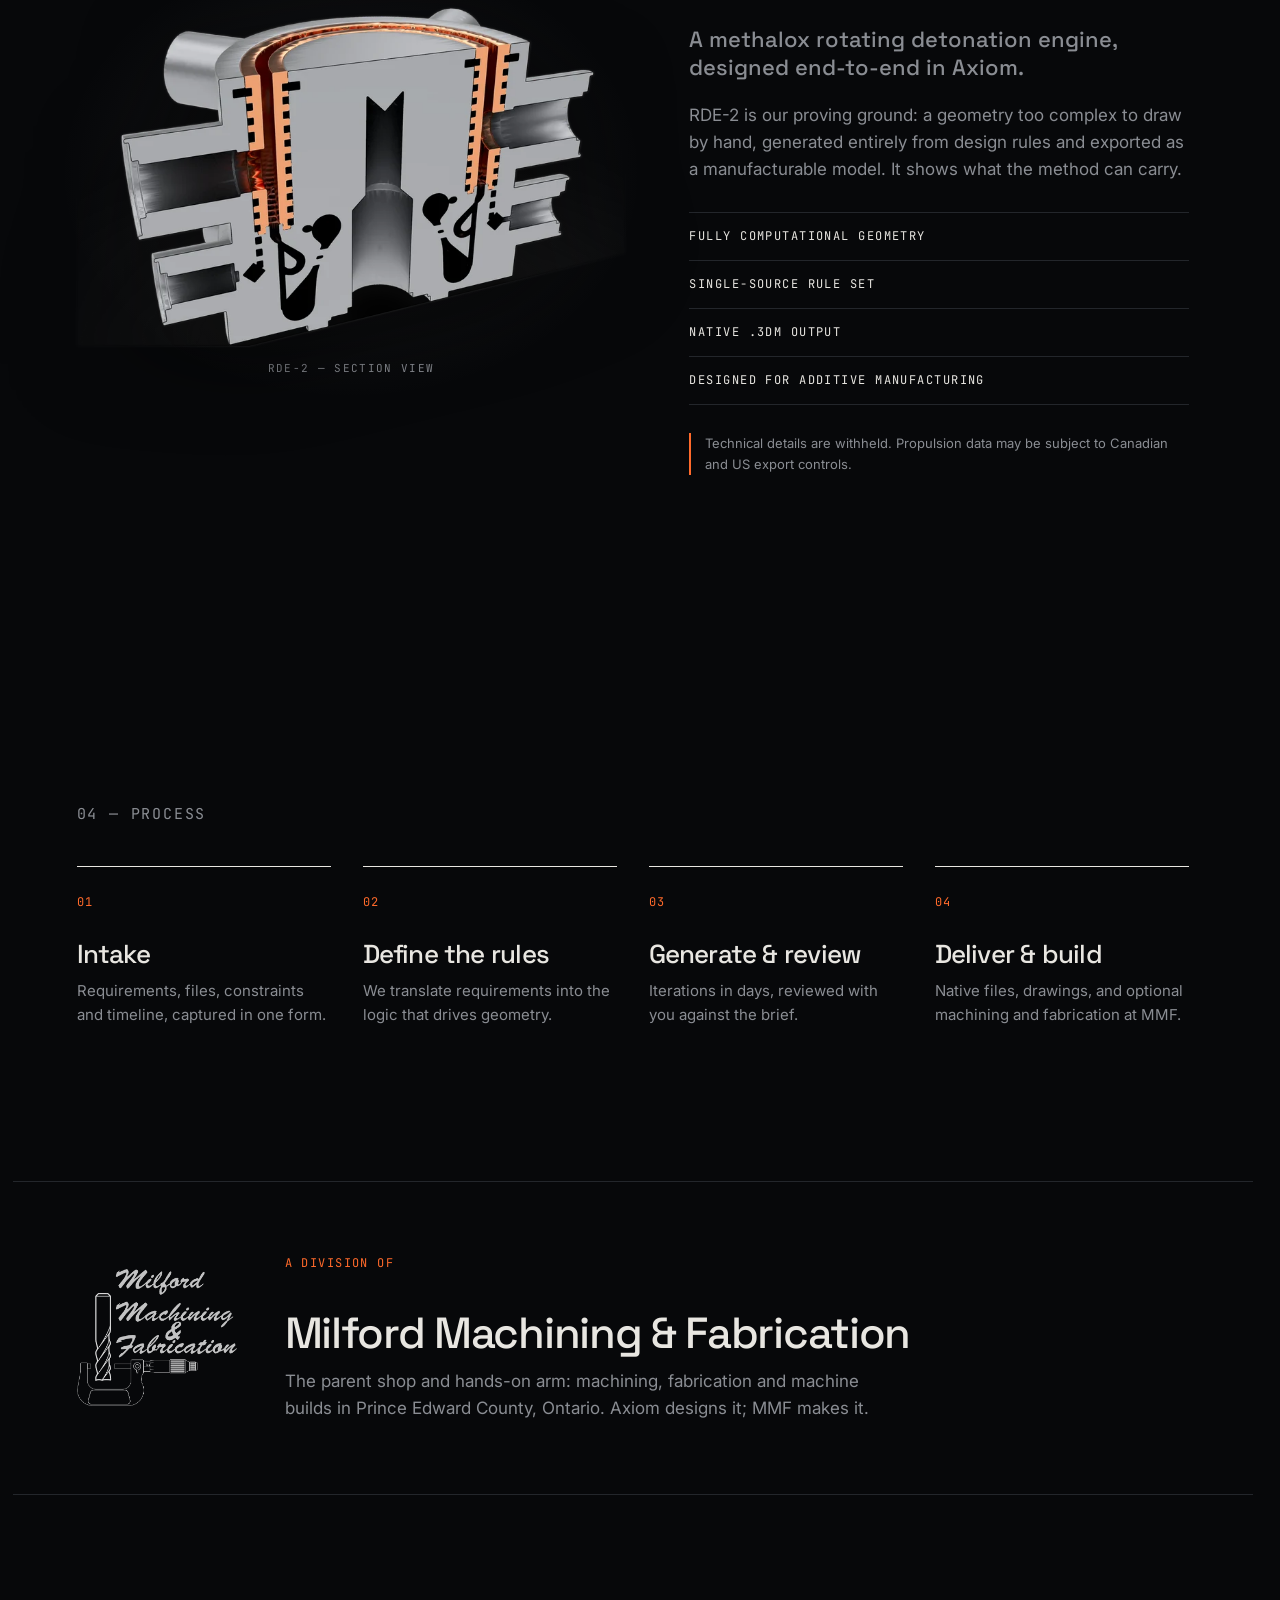
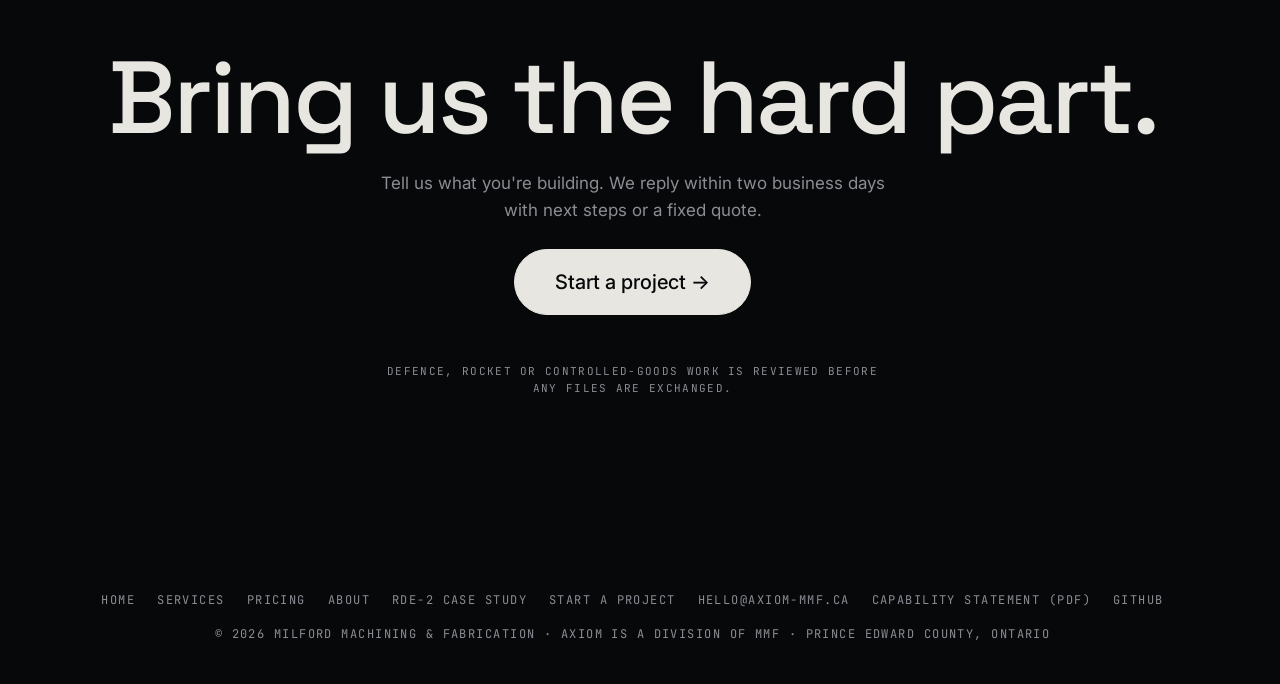
==== commit 04b033c9: "Fix lightbox opening wrong image for images without data-zoom" ====
--- a/index.html
+++ b/index.html
@@ -14,8 +14,8 @@
 <meta name="twitter:card" content="summary_large_image"><meta name="twitter:title" content="Axiom / MMF — Computational Design Studio, Ontario"><meta name="twitter:description" content="Axiom is a computational design studio in Ontario, Canada: rule-driven and voxel geometry, native Rhino .3dm delivery, CAD and automation. A division of Milford Machining & Fabrication."><meta name="twitter:image" content="https://axiom-mmf.ca/assets/og-image.png">
 <link rel="preconnect" href="https://fonts.googleapis.com"><link rel="preconnect" href="https://fonts.gstatic.com" crossorigin>
 <link href="https://fonts.googleapis.com/css2?family=Space+Grotesk:wght@400;500;700&family=Inter:wght@400;500&family=JetBrains+Mono:wght@400&display=swap" rel="stylesheet">
-<link rel="stylesheet" href="/css/style.css?v=202610270055">
-<link rel="stylesheet" href="/css/print.css?v=202610270055" media="print">
+<link rel="stylesheet" href="/css/style.css?v=202610270305">
+<link rel="stylesheet" href="/css/print.css?v=202610270305" media="print">
 <script type="application/ld+json">{"@context": "https://schema.org", "@type": ["ProfessionalService", "Organization"], "name": "Axiom / MMF", "alternateName": "Axiom, a division of Milford Machining & Fabrication", "url": "https://axiom-mmf.ca/", "logo": "https://axiom-mmf.ca/assets/icons/icon-512.png", "image": "https://axiom-mmf.ca/assets/og-image.png", "description": "computational design studio: rule-driven and voxel geometry, native Rhino .3dm delivery, CAD and automation, backed by in-house machining and fabrication.", "areaServed": {"@type": "Country", "name": "Canada"}, "parentOrganization": {"@type": "Organization", "name": "Milford Machining & Fabrication"}, "sameAs": ["https://github.com/Isowix"]}</script>
 </head>
 <body>
@@ -60,7 +60,7 @@
 
 <section class="flagship" id="rde2">
   <figure class="flag-visual render-card reveal">
-    <picture><source type="image/webp" srcset="/assets/work/rde-2-800.webp 800w, /assets/work/rde-2-1600.webp 1600w" sizes="(max-width:860px) 92vw, 56vw"><img src="/assets/work/rde-2.png" width="1600" height="1030" loading="lazy" decoding="async" alt="RDE-2 section view: cutaway render of an annular combustor with a copper liner"></picture>
+    <picture><source type="image/webp" srcset="/assets/work/rde-2-800.webp 800w, /assets/work/rde-2-1600.webp 1600w" sizes="(max-width:860px) 92vw, 56vw"><img src="/assets/work/rde-2.png" data-zoom="/assets/work/rde-2-1600.webp" data-zoom-fallback="/assets/work/rde-2.png" width="1600" height="1030" loading="lazy" decoding="async" alt="RDE-2 section view: cutaway render of an annular combustor with a copper liner"></picture>
     <figcaption class="mono">RDE-2 — section view</figcaption>
   </figure>
   <div class="flag-copy">
@@ -97,6 +97,6 @@
 </main>
 
 <footer><nav class="fnav mono" aria-label="Footer"><a href="/">Home</a><a href="/services.html">Services</a><a href="/pricing.html">Pricing</a><a href="/about.html">About</a><a href="/case-study-rde-2.html">RDE-2 case study</a><a href="/intake.html">Start a project</a><a class="em" data-u="hello" data-d="axiom-mmf.ca" hidden></a><noscript><span>hello [at] axiom-mmf [dot] ca</span></noscript><a href="/assets/axiom-mmf-capability-statement.pdf" target="_blank" rel="noopener">Capability statement (PDF)</a><a href="https://github.com/Isowix" target="_blank" rel="noopener">GitHub</a></nav><p class="mono">© 2026 Milford Machining &amp; Fabrication · Axiom is a division of MMF · Prince Edward County, Ontario</p></footer>
-<script src="/js/main.js?v=202610270055"></script>
+<script src="/js/main.js?v=202610270305"></script>
 <!-- Cloudflare Web Analytics --><script defer src="https://static.cloudflareinsights.com/beacon.min.js" data-cf-beacon='{"token": "b65493fe0fd7489aace20506236f4b61"}'></script><!-- End Cloudflare Web Analytics -->
 </body></html>
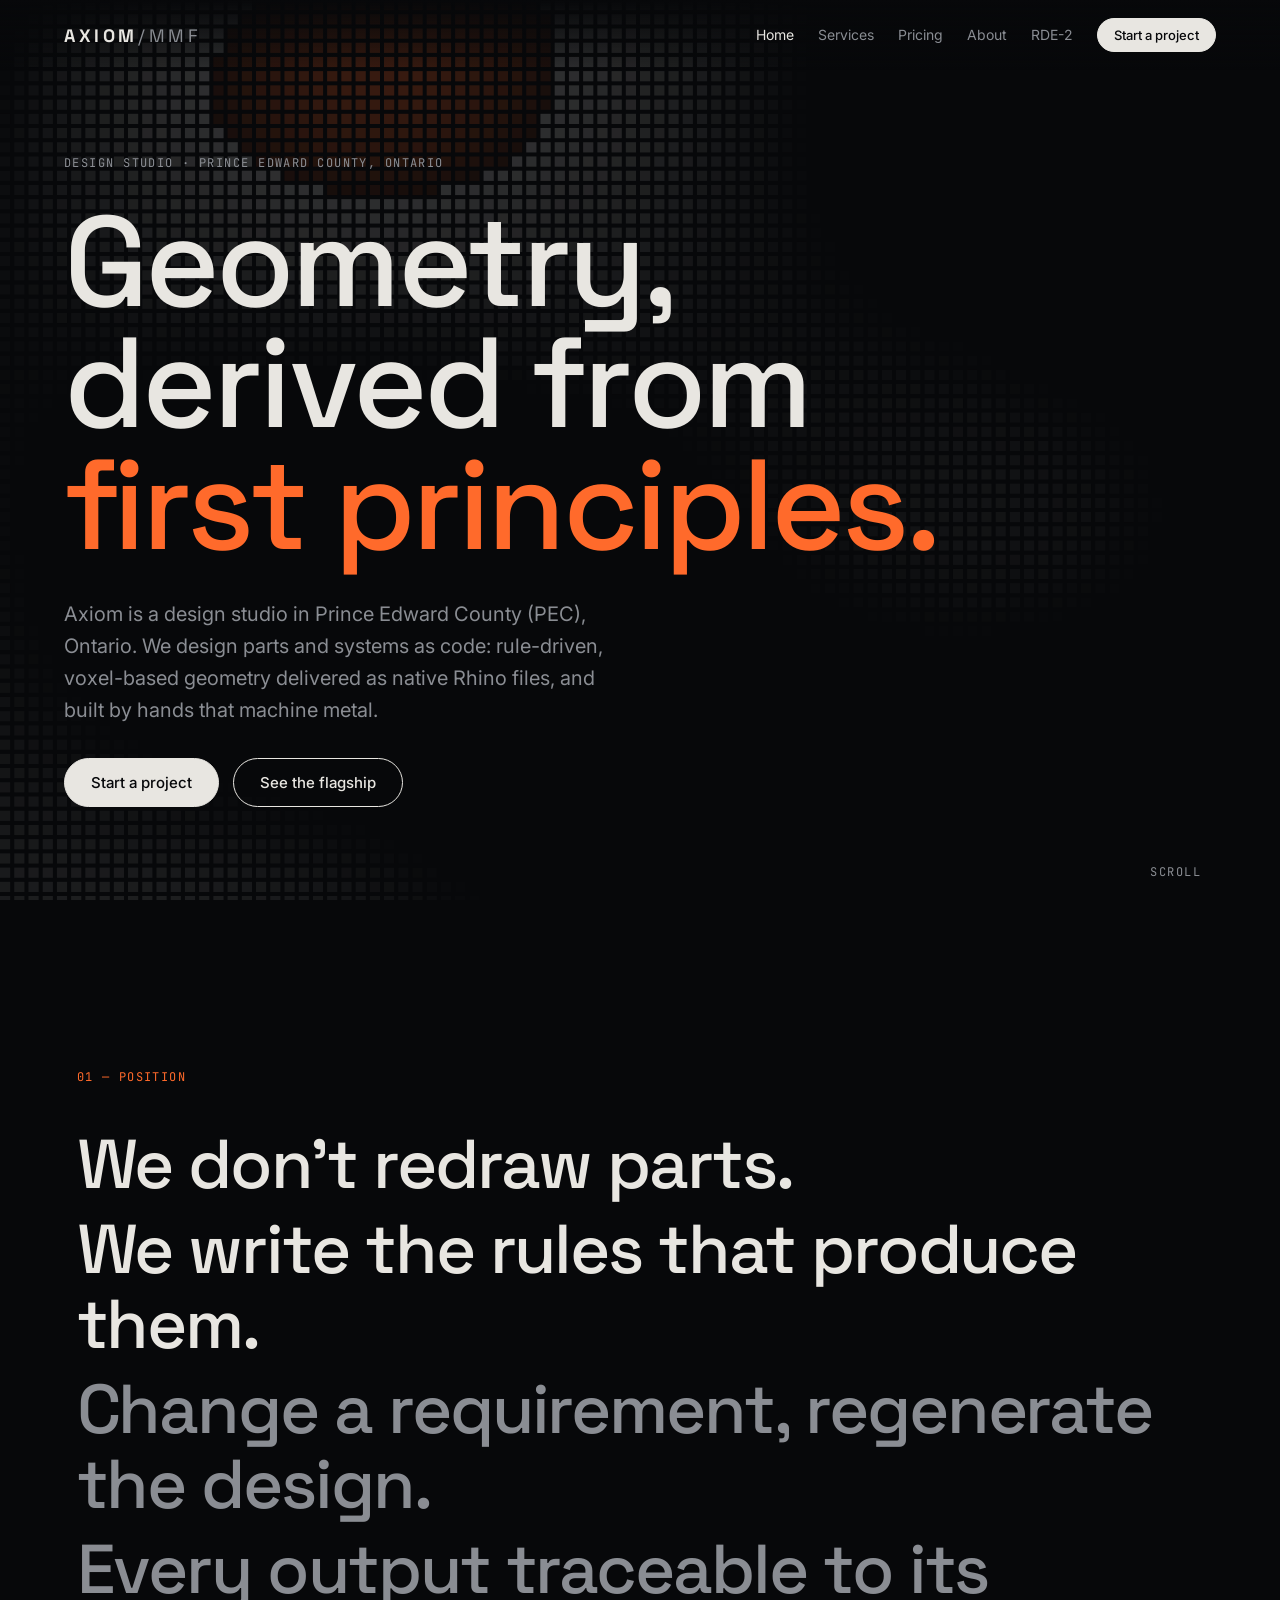
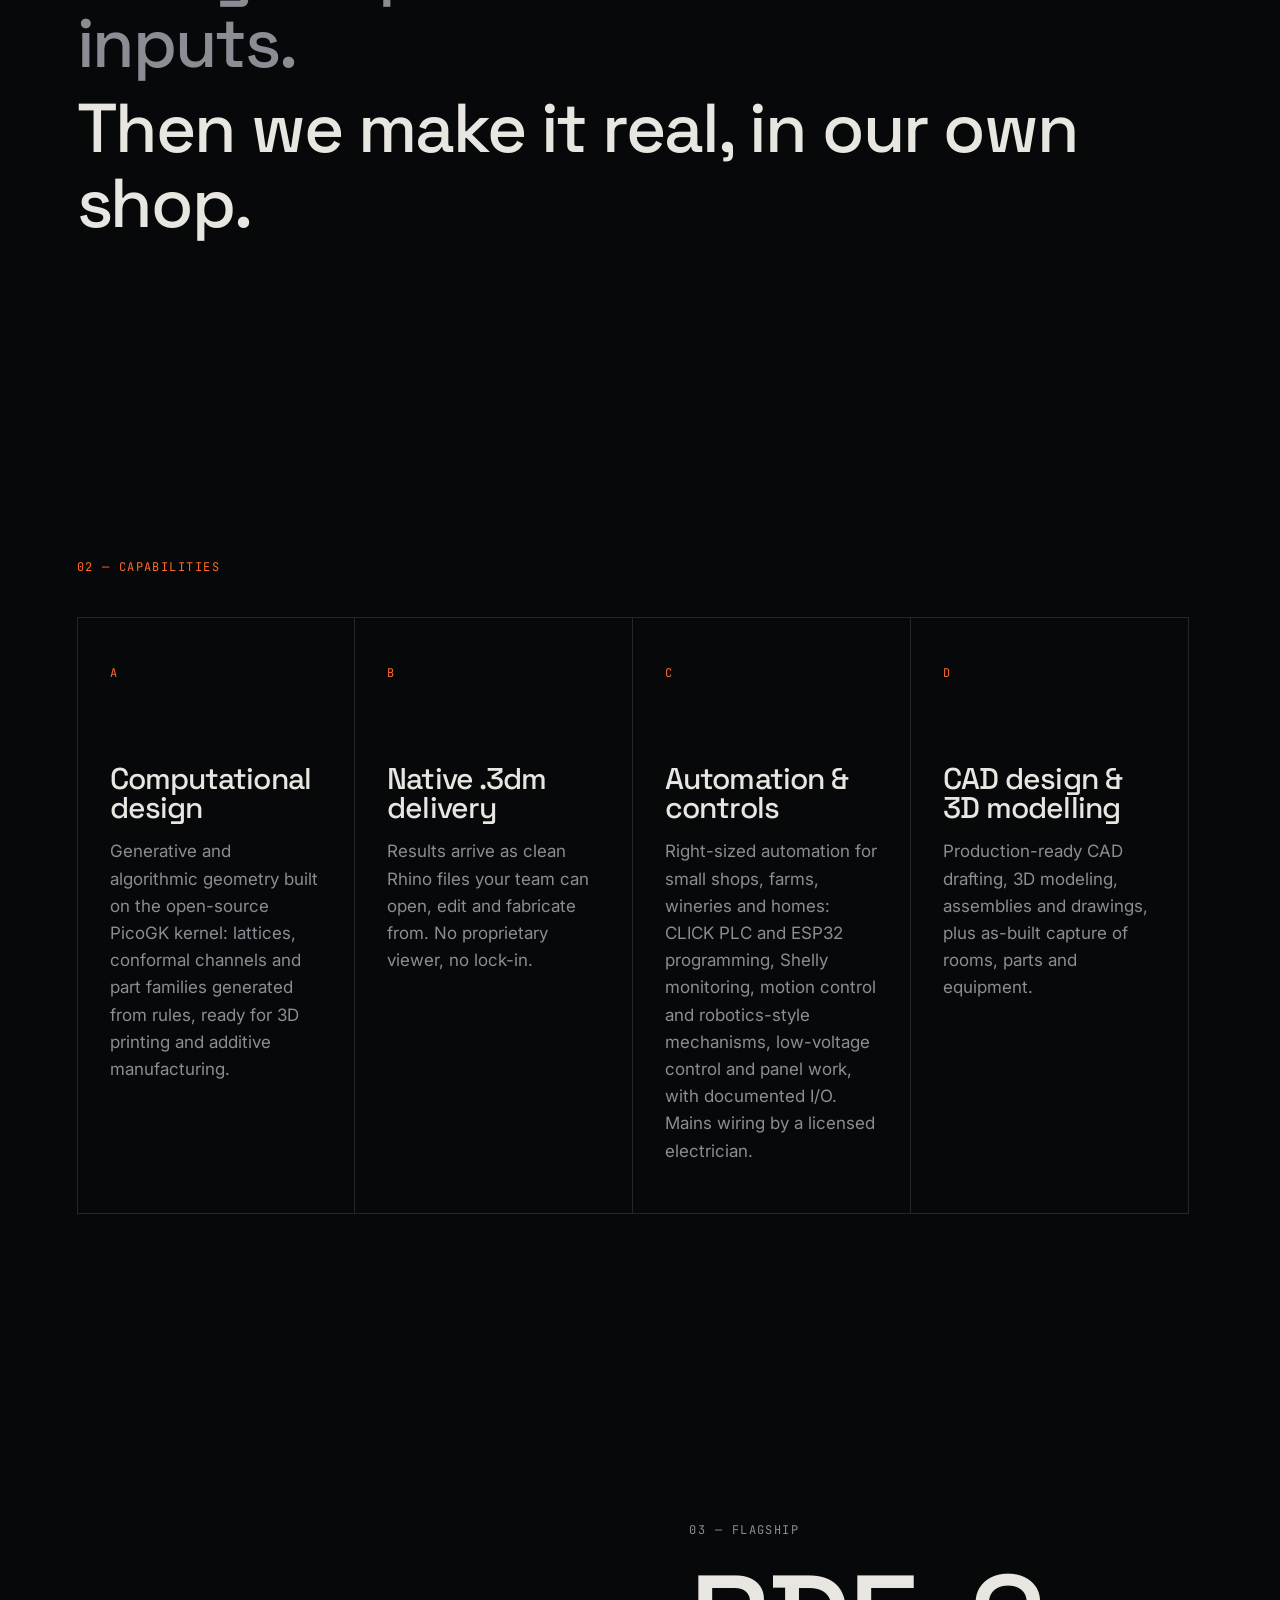
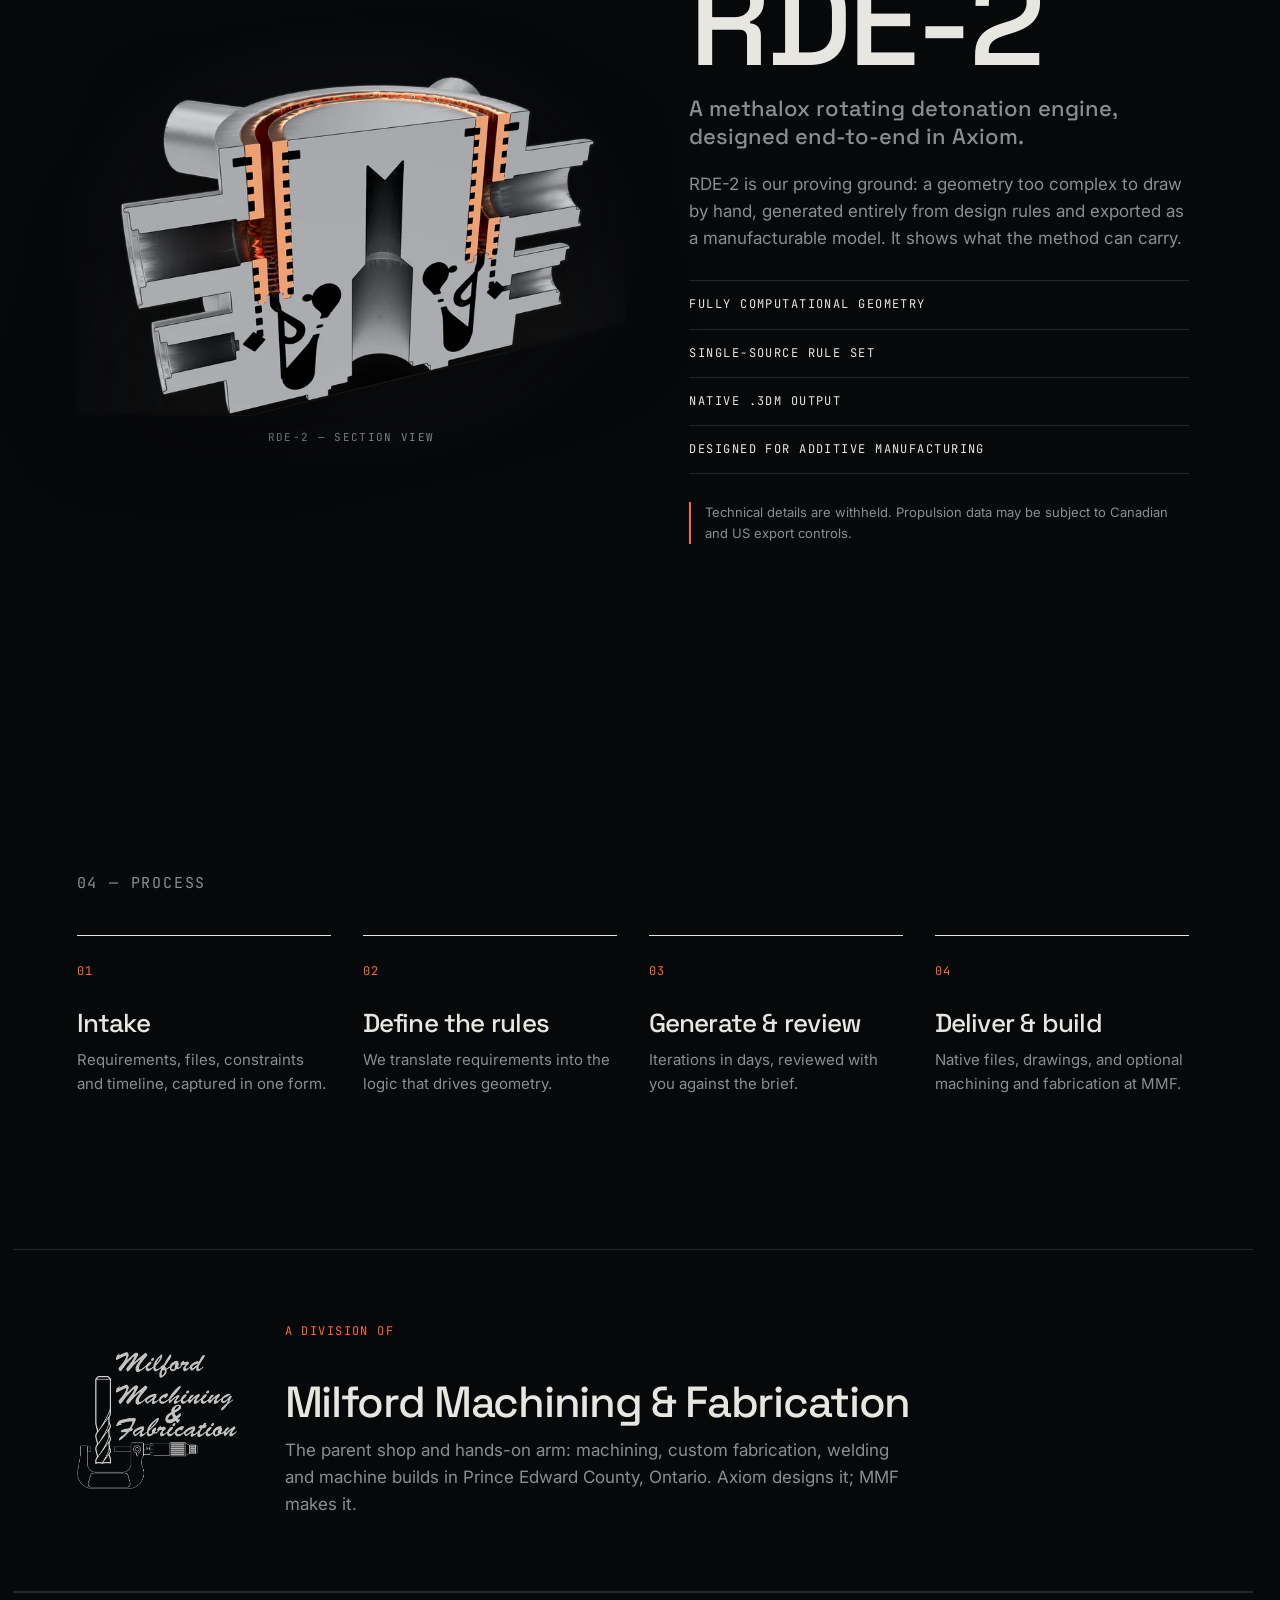
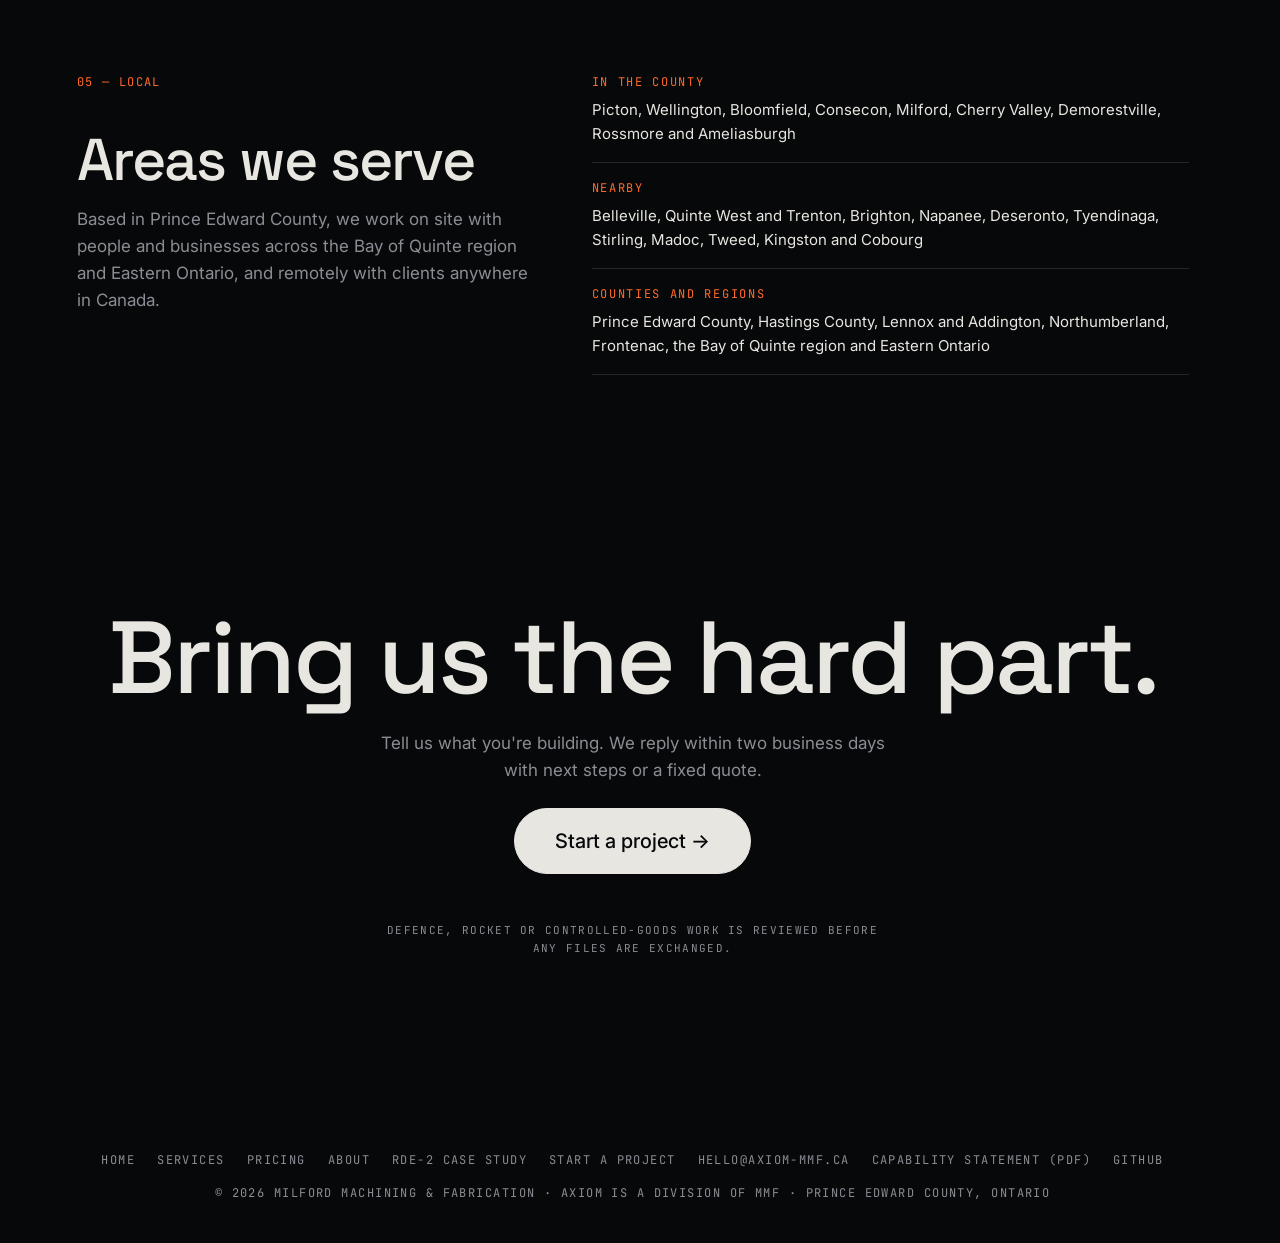
==== commit 57bdc7dc: "SEO: local keywords (PEC, Prince Edward County, CAD design, 3D modelling, fabrication, automation), " ====
--- a/index.html
+++ b/index.html
@@ -2,21 +2,21 @@
 <html lang="en">
 <head>
 <meta charset="utf-8"><meta name="viewport" content="width=device-width,initial-scale=1">
-<title>Axiom / MMF — Computational Design Studio, Ontario</title>
-<meta name="description" content="Axiom is a computational design studio in Ontario, Canada: rule-driven and voxel geometry, native Rhino .3dm delivery, CAD and automation. A division of Milford Machining & Fabrication.">
+<title>CAD Design, 3D Modelling & Automation in Prince Edward County | Axiom / MMF</title>
+<meta name="description" content="PEC design studio: CAD design, 3D modeling, computational design, custom fabrication and automation for Prince Edward County, Belleville, Quinte, Kingston and Eastern Ontario.">
 <link rel="canonical" href="https://axiom-mmf.ca/">
 <meta name="theme-color" content="#07080A">
 <link rel="icon" href="/favicon.ico" sizes="48x48"><link rel="icon" href="/assets/icons/favicon.svg" type="image/svg+xml">
 <link rel="apple-touch-icon" href="/assets/icons/apple-touch-icon.png"><link rel="manifest" href="/site.webmanifest">
 <meta property="og:type" content="website"><meta property="og:site_name" content="Axiom / MMF"><meta property="og:locale" content="en_CA">
-<meta property="og:title" content="Axiom / MMF — Computational Design Studio, Ontario"><meta property="og:description" content="Axiom is a computational design studio in Ontario, Canada: rule-driven and voxel geometry, native Rhino .3dm delivery, CAD and automation. A division of Milford Machining & Fabrication."><meta property="og:url" content="https://axiom-mmf.ca/">
+<meta property="og:title" content="CAD Design, 3D Modelling & Automation in Prince Edward County | Axiom / MMF"><meta property="og:description" content="PEC design studio: CAD design, 3D modeling, computational design, custom fabrication and automation for Prince Edward County, Belleville, Quinte, Kingston and Eastern Ontario."><meta property="og:url" content="https://axiom-mmf.ca/">
 <meta property="og:image" content="https://axiom-mmf.ca/assets/og-image.png"><meta property="og:image:width" content="1200"><meta property="og:image:height" content="630"><meta property="og:image:alt" content="AXIOM/MMF: Geometry, derived from first principles.">
-<meta name="twitter:card" content="summary_large_image"><meta name="twitter:title" content="Axiom / MMF — Computational Design Studio, Ontario"><meta name="twitter:description" content="Axiom is a computational design studio in Ontario, Canada: rule-driven and voxel geometry, native Rhino .3dm delivery, CAD and automation. A division of Milford Machining & Fabrication."><meta name="twitter:image" content="https://axiom-mmf.ca/assets/og-image.png">
+<meta name="twitter:card" content="summary_large_image"><meta name="twitter:title" content="CAD Design, 3D Modelling & Automation in Prince Edward County | Axiom / MMF"><meta name="twitter:description" content="PEC design studio: CAD design, 3D modeling, computational design, custom fabrication and automation for Prince Edward County, Belleville, Quinte, Kingston and Eastern Ontario."><meta name="twitter:image" content="https://axiom-mmf.ca/assets/og-image.png">
 <link rel="preconnect" href="https://fonts.googleapis.com"><link rel="preconnect" href="https://fonts.gstatic.com" crossorigin>
 <link href="https://fonts.googleapis.com/css2?family=Space+Grotesk:wght@400;500;700&family=Inter:wght@400;500&family=JetBrains+Mono:wght@400&display=swap" rel="stylesheet">
-<link rel="stylesheet" href="/css/style.css?v=202610270305">
-<link rel="stylesheet" href="/css/print.css?v=202610270305" media="print">
-<script type="application/ld+json">{"@context": "https://schema.org", "@type": ["ProfessionalService", "Organization"], "name": "Axiom / MMF", "alternateName": "Axiom, a division of Milford Machining & Fabrication", "url": "https://axiom-mmf.ca/", "logo": "https://axiom-mmf.ca/assets/icons/icon-512.png", "image": "https://axiom-mmf.ca/assets/og-image.png", "description": "computational design studio: rule-driven and voxel geometry, native Rhino .3dm delivery, CAD and automation, backed by in-house machining and fabrication.", "areaServed": {"@type": "Country", "name": "Canada"}, "parentOrganization": {"@type": "Organization", "name": "Milford Machining & Fabrication"}, "sameAs": ["https://github.com/Isowix"]}</script>
+<link rel="stylesheet" href="/css/style.css?v=202610271420">
+<link rel="stylesheet" href="/css/print.css?v=202610271420" media="print">
+<script type="application/ld+json">{"@context": "https://schema.org", "@type": ["ProfessionalService", "Organization"], "@id": "https://axiom-mmf.ca/#org", "name": "Axiom / MMF", "alternateName": ["Axiom, a division of Milford Machining & Fabrication", "Milford Machining & Fabrication"], "url": "https://axiom-mmf.ca/", "logo": "https://axiom-mmf.ca/assets/icons/icon-512.png", "image": "https://axiom-mmf.ca/assets/og-image.png", "description": "Design studio in Prince Edward County, Ontario: CAD design, 3D modelling, computational design, custom fabrication and automation, with native Rhino .3dm delivery.", "areaServed": [{"@type": "AdministrativeArea", "name": "Prince Edward County, Ontario"}, {"@type": "AdministrativeArea", "name": "Hastings County, Ontario"}, {"@type": "AdministrativeArea", "name": "Lennox and Addington County, Ontario"}, {"@type": "AdministrativeArea", "name": "Northumberland County, Ontario"}, {"@type": "AdministrativeArea", "name": "Frontenac County, Ontario"}, {"@type": "AdministrativeArea", "name": "Bay of Quinte region, Ontario"}, {"@type": "AdministrativeArea", "name": "Eastern Ontario"}, {"@type": "AdministrativeArea", "name": "Tyendinaga, Ontario"}, {"@type": "City", "name": "Picton, Ontario"}, {"@type": "City", "name": "Wellington, Ontario"}, {"@type": "City", "name": "Belleville, Ontario"}, {"@type": "City", "name": "Quinte West, Ontario"}, {"@type": "City", "name": "Trenton, Ontario"}, {"@type": "City", "name": "Brighton, Ontario"}, {"@type": "City", "name": "Napanee, Ontario"}, {"@type": "City", "name": "Deseronto, Ontario"}, {"@type": "City", "name": "Stirling, Ontario"}, {"@type": "City", "name": "Madoc, Ontario"}, {"@type": "City", "name": "Tweed, Ontario"}, {"@type": "City", "name": "Kingston, Ontario"}, {"@type": "City", "name": "Cobourg, Ontario"}, {"@type": "Place", "name": "Bloomfield, Prince Edward County, Ontario"}, {"@type": "Place", "name": "Consecon, Prince Edward County, Ontario"}, {"@type": "Place", "name": "Milford, Prince Edward County, Ontario"}, {"@type": "Place", "name": "Cherry Valley, Prince Edward County, Ontario"}, {"@type": "Place", "name": "Demorestville, Prince Edward County, Ontario"}, {"@type": "Place", "name": "Rossmore, Prince Edward County, Ontario"}, {"@type": "Place", "name": "Ameliasburgh, Prince Edward County, Ontario"}, {"@type": "Country", "name": "Canada"}], "knowsAbout": ["CAD design", "CAD drafting", "3D modelling", "3D modeling", "SolidWorks file formats", "Rhino 3D and .3dm files", "computational design", "generative design", "3D printing design", "additive manufacturing design", "PicoGK", "voxel geometry", "as-built modelling", "reverse modelling of existing parts", "prototyping", "custom fabrication", "machining", "welding and fabrication design", "jigs and fixtures", "automation", "motion control", "robotics-style mechanisms", "PLC programming", "AutomationDirect CLICK PLC", "ESP32", "Shelly", "ESPHome", "smart home automation", "farm and winery monitoring", "solar trackers", "machine safety", "maker and inventor projects"], "hasOfferCatalog": {"@type": "OfferCatalog", "name": "Services", "itemListElement": [{"@type": "Offer", "itemOffered": {"@type": "Service", "name": "CAD design and drafting", "description": "CAD drafting, 3D modelling and 3D modeling, assemblies and drawings in STEP, SolidWorks, Rhino .3dm and DWG/DXF formats."}}, {"@type": "Offer", "itemOffered": {"@type": "Service", "name": "Computational and generative design", "description": "Rule-driven geometry on the PicoGK kernel, delivered as native Rhino .3dm, prepared for 3D printing and additive manufacturing."}}, {"@type": "Offer", "itemOffered": {"@type": "Service", "name": "3D printing and additive manufacturing design", "description": "Parts, lattices and internal channels modelled and prepared for polymer and metal additive manufacturing."}}, {"@type": "Offer", "itemOffered": {"@type": "Service", "name": "As-built capture and reverse modelling", "description": "Existing parts, rooms and equipment measured and modelled so they can be remade, modified or documented."}}, {"@type": "Offer", "itemOffered": {"@type": "Service", "name": "Automation and PLC programming", "description": "AutomationDirect CLICK PLC and ESP32 programming and Shelly configuration for small shops, farms, wineries and homes. Design, programming and low-voltage control work; mains wiring is done by a licensed electrician."}}, {"@type": "Offer", "itemOffered": {"@type": "Service", "name": "Motion control and mechanisms", "description": "Gantries, actuators and slew-drive solar trackers with the controls to run them."}}, {"@type": "Offer", "itemOffered": {"@type": "Service", "name": "Custom fabrication and machining", "description": "Prototypes, jigs, fixtures, welded assemblies and machined parts made in Prince Edward County."}}, {"@type": "Offer", "itemOffered": {"@type": "Service", "name": "Rhino voxel-to-.3dm plugin", "description": "A Rhino plugin that turns voxel fields into native Rhino geometry. In development."}}]}, "parentOrganization": {"@type": "Organization", "name": "Milford Machining & Fabrication"}, "sameAs": ["https://github.com/Isowix"]}</script>
 </head>
 <body>
 <a class="skip" href="#main">Skip to content</a>
@@ -29,9 +29,9 @@
 <section class="hero">
   <canvas id="field" aria-hidden="true"></canvas>
   <div class="hero-inner">
-    <p class="eyebrow mono">Computational design studio · Ontario, Canada</p>
+    <p class="eyebrow mono">Design studio · Prince Edward County, Ontario</p>
     <h1 class="reveal">Geometry,<br>derived from<br><em>first principles.</em></h1>
-    <p class="lede reveal">Axiom designs parts and systems as code: rule-driven, voxel-based geometry delivered as native Rhino files, and built by hands that machine metal.</p>
+    <p class="lede reveal">Axiom is a design studio in Prince Edward County (PEC), Ontario. We design parts and systems as code: rule-driven, voxel-based geometry delivered as native Rhino files, and built by hands that machine metal.</p>
     <div class="cta-row reveal"><a class="btn" href="intake.html">Start a project</a><a class="btn ghost" href="#rde2">See the flagship</a></div>
   </div>
   <p class="scroll mono">Scroll</p>
@@ -51,10 +51,10 @@
 <section class="pillars" id="capabilities">
   <p class="mono label">02 — Capabilities</p>
   <div class="grid">
-    <article class="card reveal"><span class="mono n">A</span><h3>Computational design</h3><p>Algorithmic and voxel geometry built on the open-source PicoGK kernel: lattices, conformal channels, part families generated from rules.</p></article>
+    <article class="card reveal"><span class="mono n">A</span><h3>Computational design</h3><p>Generative and algorithmic geometry built on the open-source PicoGK kernel: lattices, conformal channels and part families generated from rules, ready for 3D printing and additive manufacturing.</p></article>
     <article class="card reveal"><span class="mono n">B</span><h3>Native .3dm delivery</h3><p>Results arrive as clean Rhino files your team can open, edit and fabricate from. No proprietary viewer, no lock-in.</p></article>
-    <article class="card reveal"><span class="mono n">C</span><h3>Automation &amp; controls</h3><p>Right-sized controls for small manufacturers: CLICK PLCs, Shelly and ESP32 monitoring, PLC/ESP32 programming, low-voltage control and panel work, with documented I/O. Mains wiring by a licensed electrician.</p></article>
-    <article class="card reveal"><span class="mono n">D</span><h3>CAD & drafting</h3><p>Production-ready models, assemblies and drawings, plus accurate as-built 3D capture of rooms and equipment.</p></article>
+    <article class="card reveal"><span class="mono n">C</span><h3>Automation &amp; controls</h3><p>Right-sized automation for small shops, farms, wineries and homes: CLICK PLC and ESP32 programming, Shelly monitoring, motion control and robotics-style mechanisms, low-voltage control and panel work, with documented I/O. Mains wiring by a licensed electrician.</p></article>
+    <article class="card reveal"><span class="mono n">D</span><h3>CAD design & 3D modelling</h3><p>Production-ready CAD drafting, 3D modeling, assemblies and drawings, plus as-built capture of rooms, parts and equipment.</p></article>
   </div>
 </section>
 
@@ -85,7 +85,16 @@
 
 <section class="endorse">
   <img src="/assets/mmf-logo-white.png" alt="Milford Machining &amp; Fabrication logo" width="160" height="137" loading="lazy" decoding="async">
-  <div><p class="mono label">A division of</p><h3>Milford Machining & Fabrication</h3><p>The parent shop and hands-on arm: machining, fabrication and machine builds in Prince Edward County, Ontario. Axiom designs it; MMF makes it.</p></div>
+  <div><p class="mono label">A division of</p><h3>Milford Machining & Fabrication</h3><p>The parent shop and hands-on arm: machining, custom fabrication, welding and machine builds in Prince Edward County, Ontario. Axiom designs it; MMF makes it.</p></div>
+</section>
+
+<section class="areas" id="areas">
+  <div><p class="mono label">05 — Local</p><h2 class="reveal">Areas we serve</h2><p class="lead reveal">Based in Prince Edward County, we work on site with people and businesses across the Bay of Quinte region and Eastern Ontario, and remotely with clients anywhere in Canada.</p></div>
+  <dl class="reveal">
+    <dt class="mono">In the County</dt><dd>Picton, Wellington, Bloomfield, Consecon, Milford, Cherry Valley, Demorestville, Rossmore and Ameliasburgh</dd>
+    <dt class="mono">Nearby</dt><dd>Belleville, Quinte West and Trenton, Brighton, Napanee, Deseronto, Tyendinaga, Stirling, Madoc, Tweed, Kingston and Cobourg</dd>
+    <dt class="mono">Counties and regions</dt><dd>Prince Edward County, Hastings County, Lennox and Addington, Northumberland, Frontenac, the Bay of Quinte region and Eastern Ontario</dd>
+  </dl>
 </section>
 
 <section class="intake" id="intake">
@@ -97,6 +106,6 @@
 </main>
 
 <footer><nav class="fnav mono" aria-label="Footer"><a href="/">Home</a><a href="/services.html">Services</a><a href="/pricing.html">Pricing</a><a href="/about.html">About</a><a href="/case-study-rde-2.html">RDE-2 case study</a><a href="/intake.html">Start a project</a><a class="em" data-u="hello" data-d="axiom-mmf.ca" hidden></a><noscript><span>hello [at] axiom-mmf [dot] ca</span></noscript><a href="/assets/axiom-mmf-capability-statement.pdf" target="_blank" rel="noopener">Capability statement (PDF)</a><a href="https://github.com/Isowix" target="_blank" rel="noopener">GitHub</a></nav><p class="mono">© 2026 Milford Machining &amp; Fabrication · Axiom is a division of MMF · Prince Edward County, Ontario</p></footer>
-<script src="/js/main.js?v=202610270305"></script>
+<script src="/js/main.js?v=202610271420"></script>
 <!-- Cloudflare Web Analytics --><script defer src="https://static.cloudflareinsights.com/beacon.min.js" data-cf-beacon='{"token": "b65493fe0fd7489aace20506236f4b61"}'></script><!-- End Cloudflare Web Analytics -->
 </body></html>
--- a/css/style.css
+++ b/css/style.css
@@ -182,3 +182,13 @@
 @media (min-width:995px){.work{grid-template-columns:repeat(6,1fr)}.work>.wk:nth-child(2n+1):last-child{grid-column:span 2}.work>.wk:nth-child(3n+1):nth-last-child(2){grid-column:2/span 2}.work>.wk:nth-child(3n+1):last-child{grid-column:3/span 2}}
 
 .nav nav a[aria-current="page"]:not(.btn){color:var(--ink)}
+
+.areas{border-top:1px solid var(--line);display:grid;grid-template-columns:1fr 1.3fr;gap:56px;padding-top:80px;padding-bottom:80px;align-items:start}
+.areas h2{font-size:clamp(36px,4.6vw,60px);margin-bottom:18px}.areas .lead{color:var(--dim);max-width:460px}
+.areas dt{color:var(--accent);font-size:12px;letter-spacing:.14em;text-transform:uppercase;padding-top:16px}
+.areas dd{color:var(--ink);font-size:15px;padding:6px 0 16px;border-bottom:1px solid var(--line)}.areas dt:first-child{padding-top:0}
+.faq{border-top:1px solid var(--line);padding-top:80px;padding-bottom:80px}.faq h2{font-size:clamp(32px,4vw,52px);margin-bottom:28px}
+.faq-list{max-width:820px}.faq details{border-bottom:1px solid var(--line);padding:18px 0}.faq summary{cursor:pointer;font:500 18px 'Space Grotesk',sans-serif;list-style:none;position:relative;padding-right:32px}
+.faq summary::-webkit-details-marker{display:none}.faq summary:after{content:"+";position:absolute;right:4px;top:0;color:var(--accent);transition:transform .25s}
+.faq details[open] summary:after{transform:rotate(45deg)}.faq details p{color:var(--dim);margin-top:12px;font-size:15px;max-width:720px}
+@media(max-width:860px){.areas{grid-template-columns:1fr;gap:28px;padding-top:56px;padding-bottom:56px}.faq{padding-top:56px;padding-bottom:56px}}
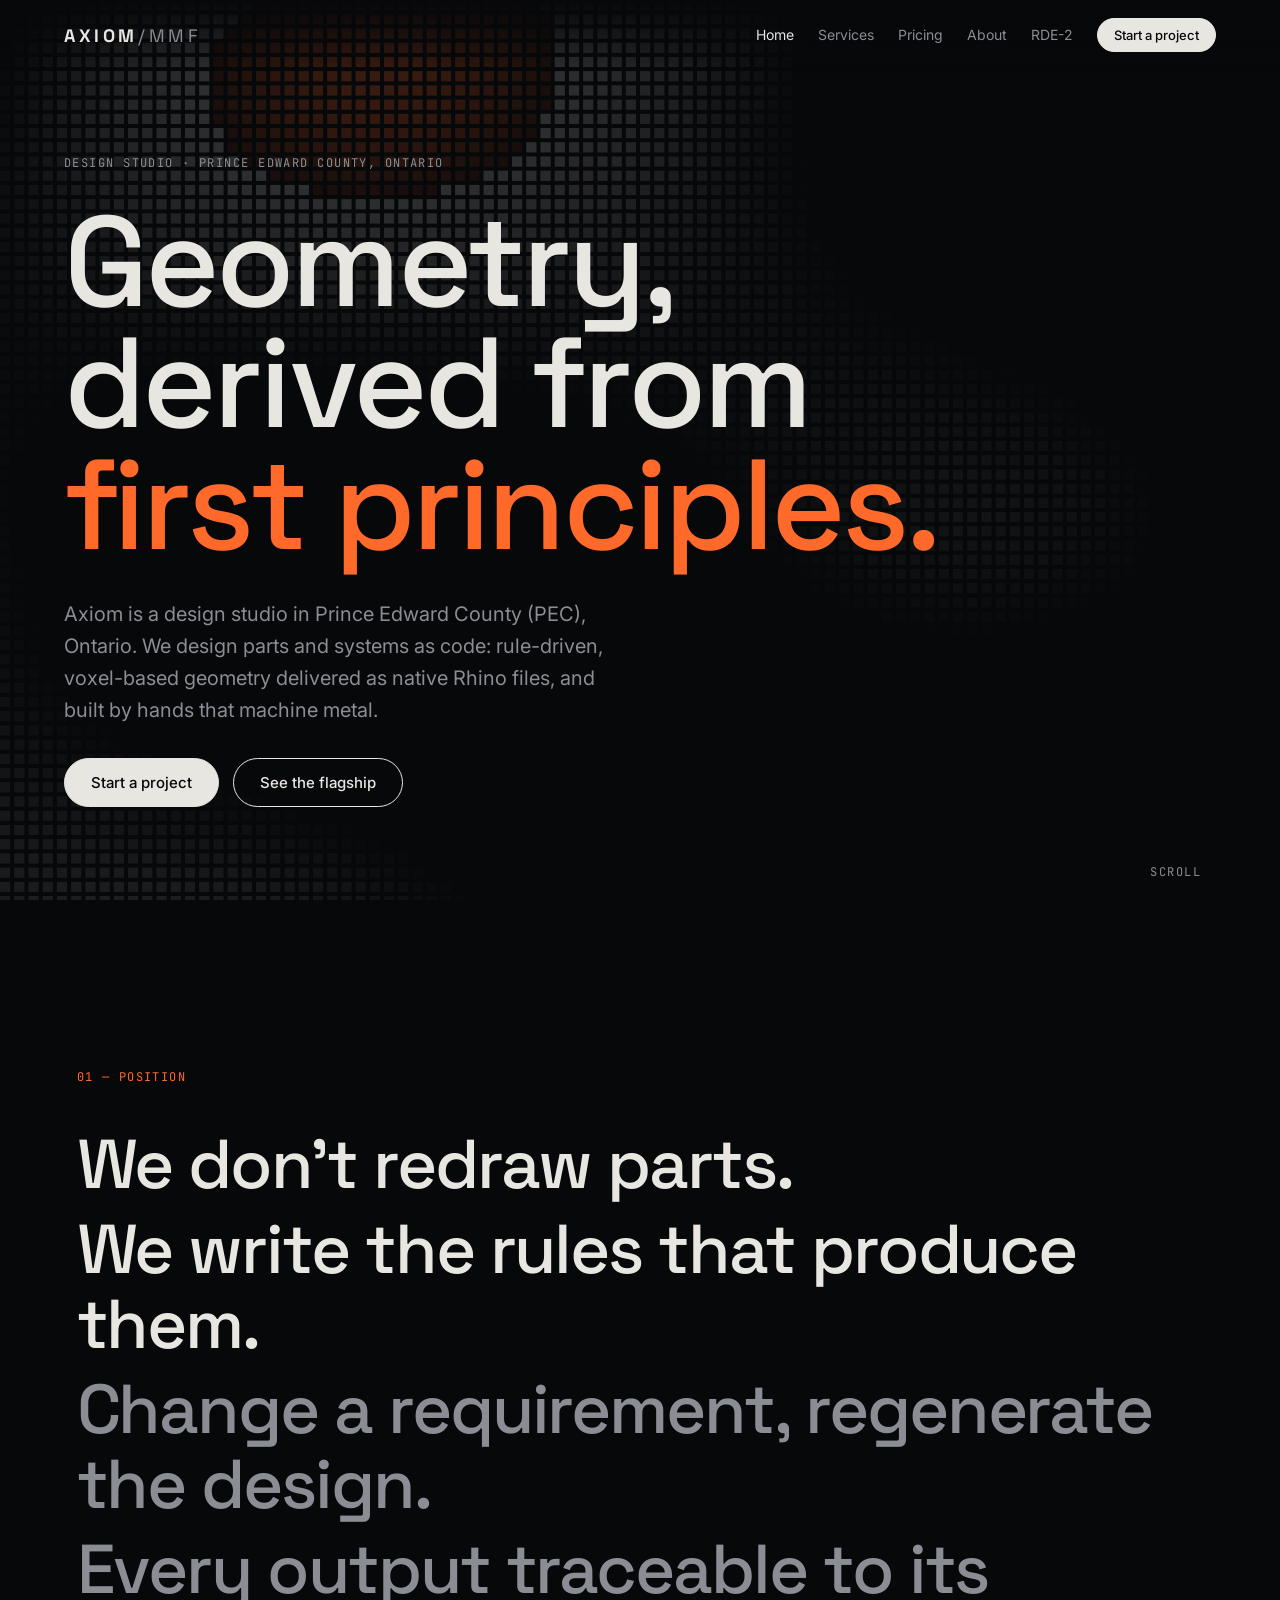
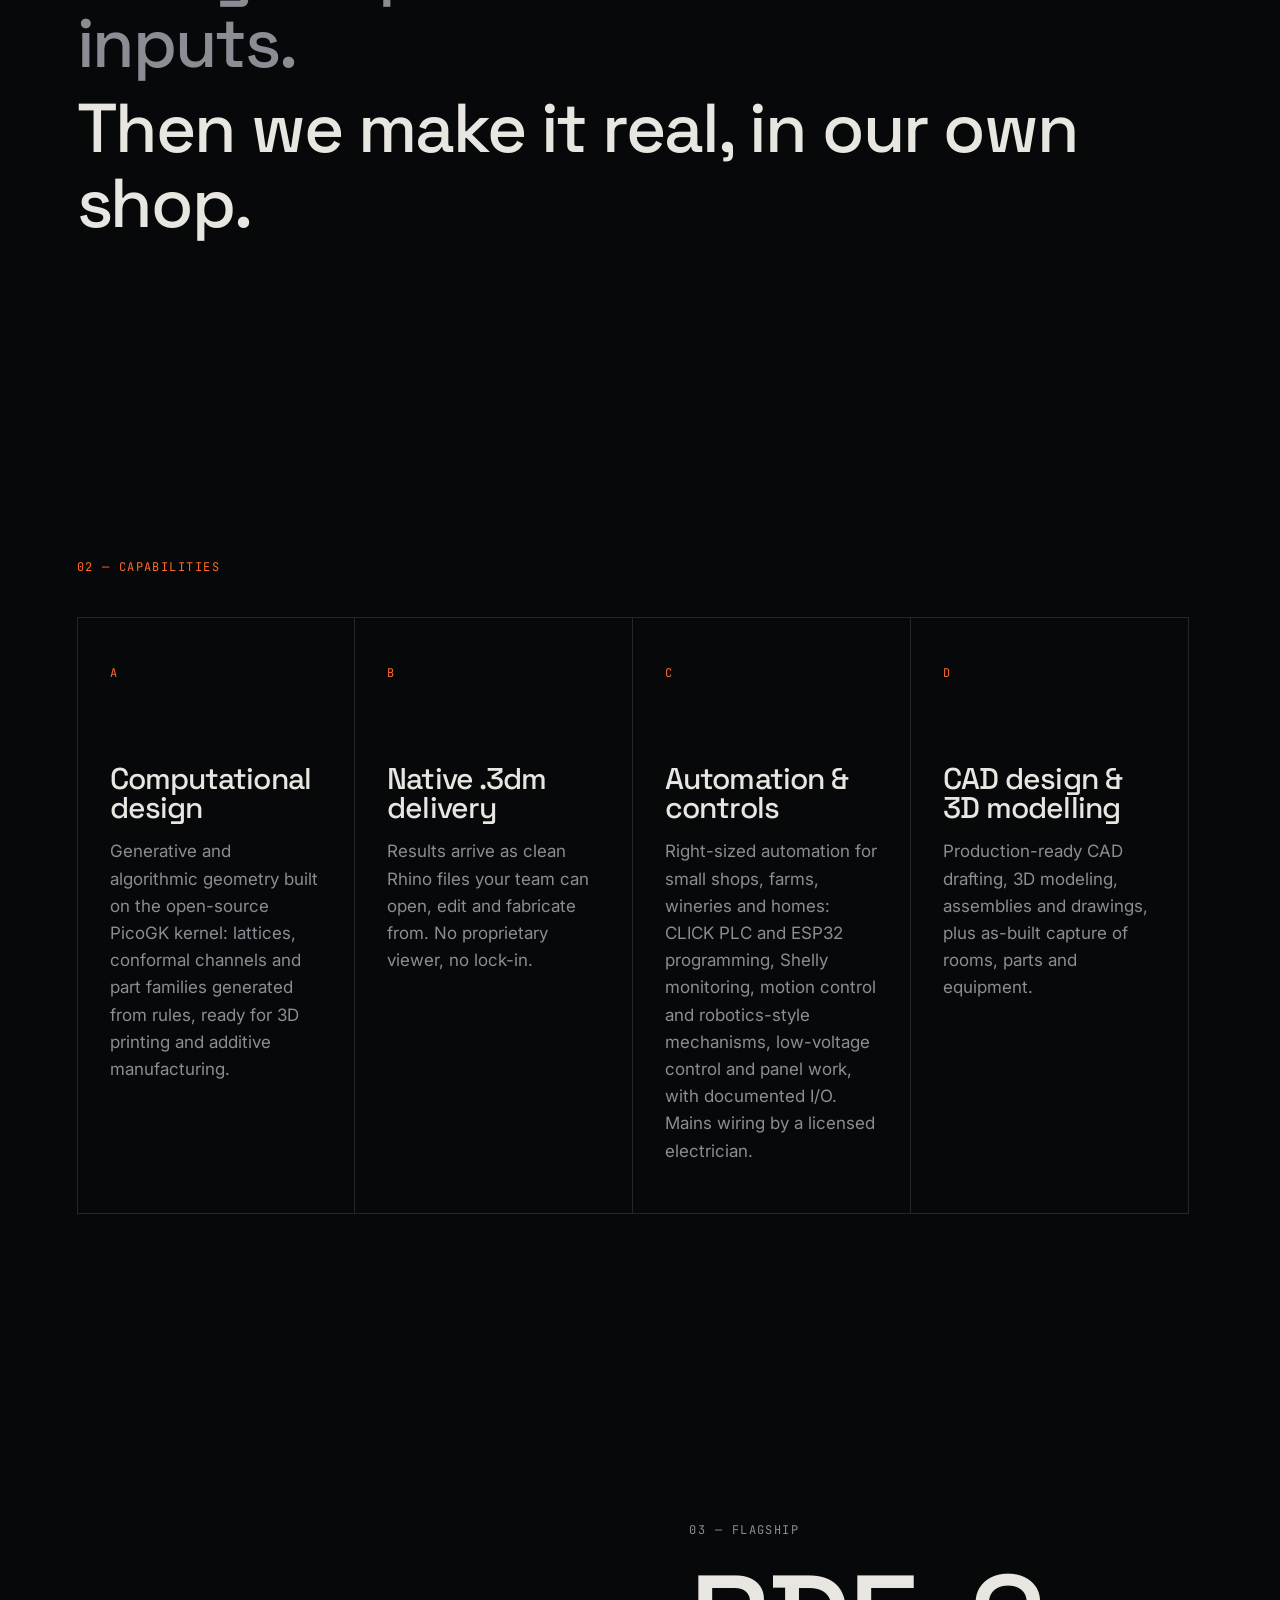
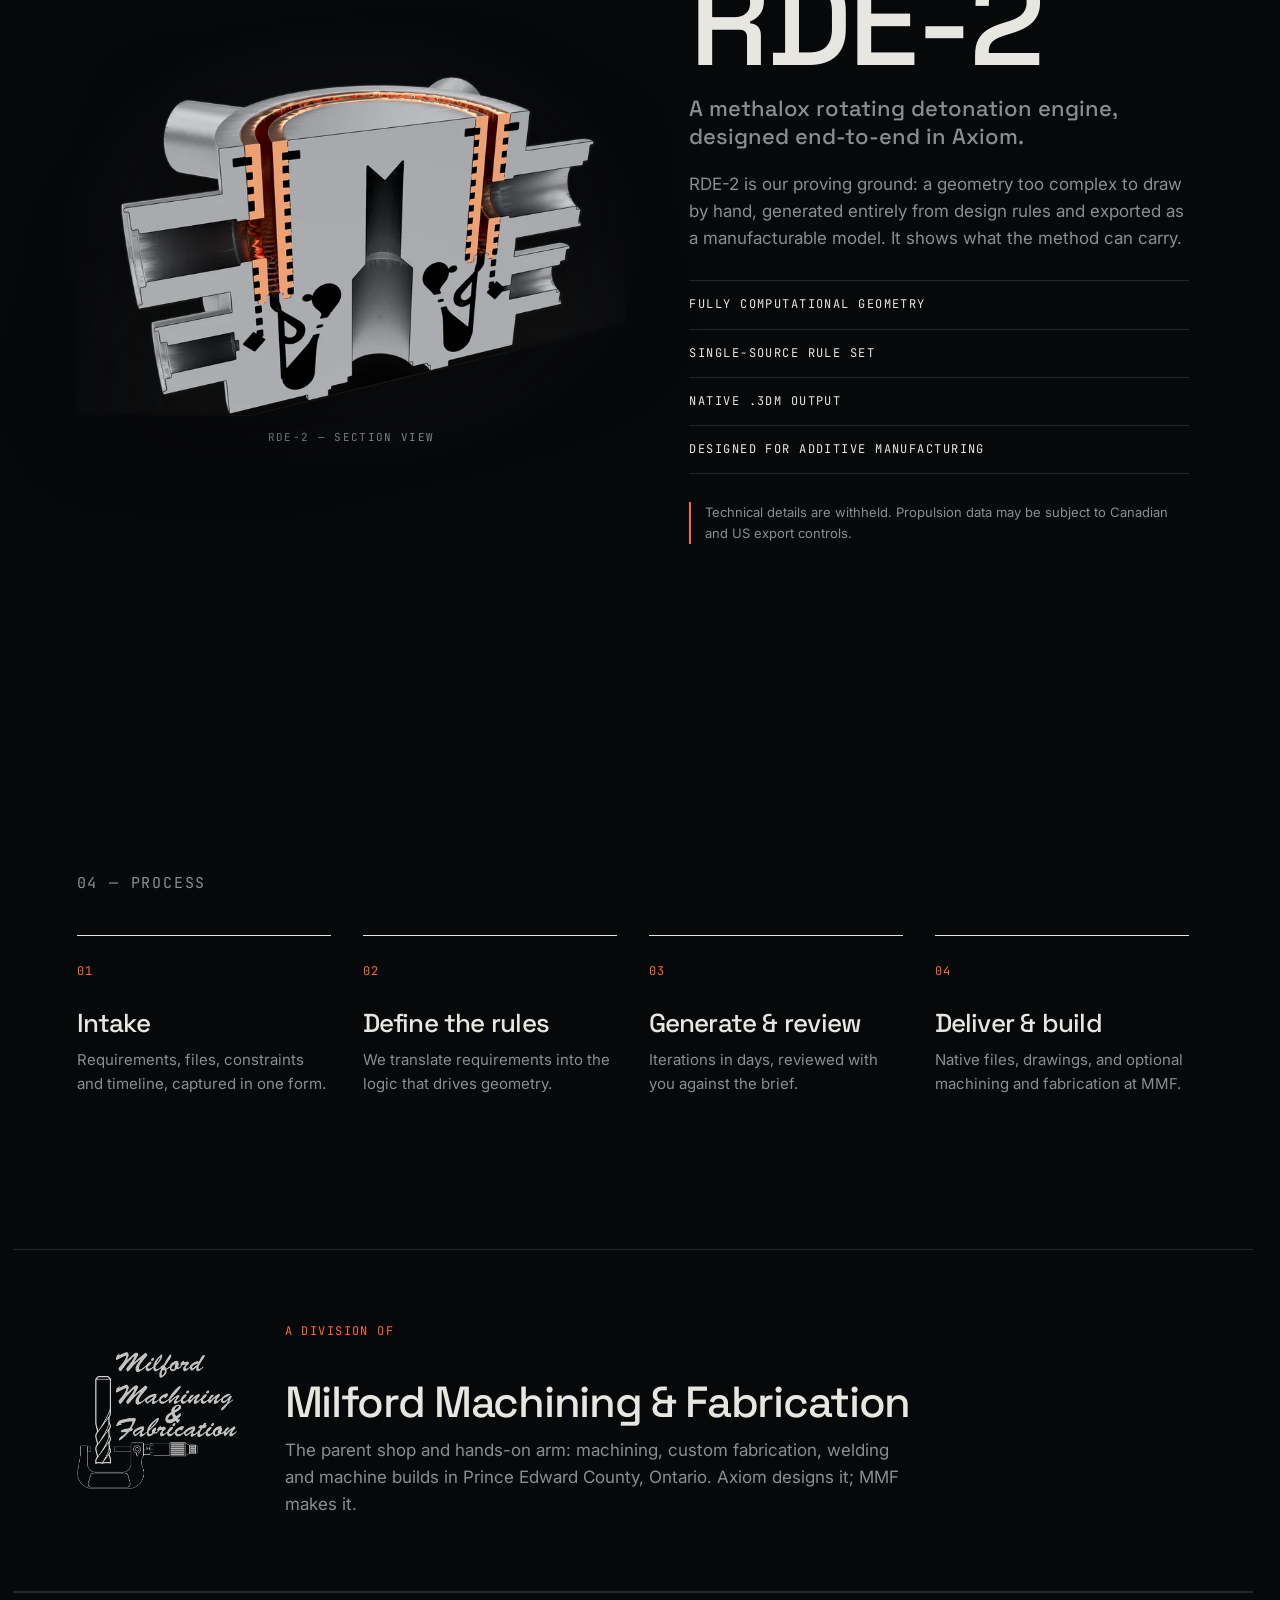
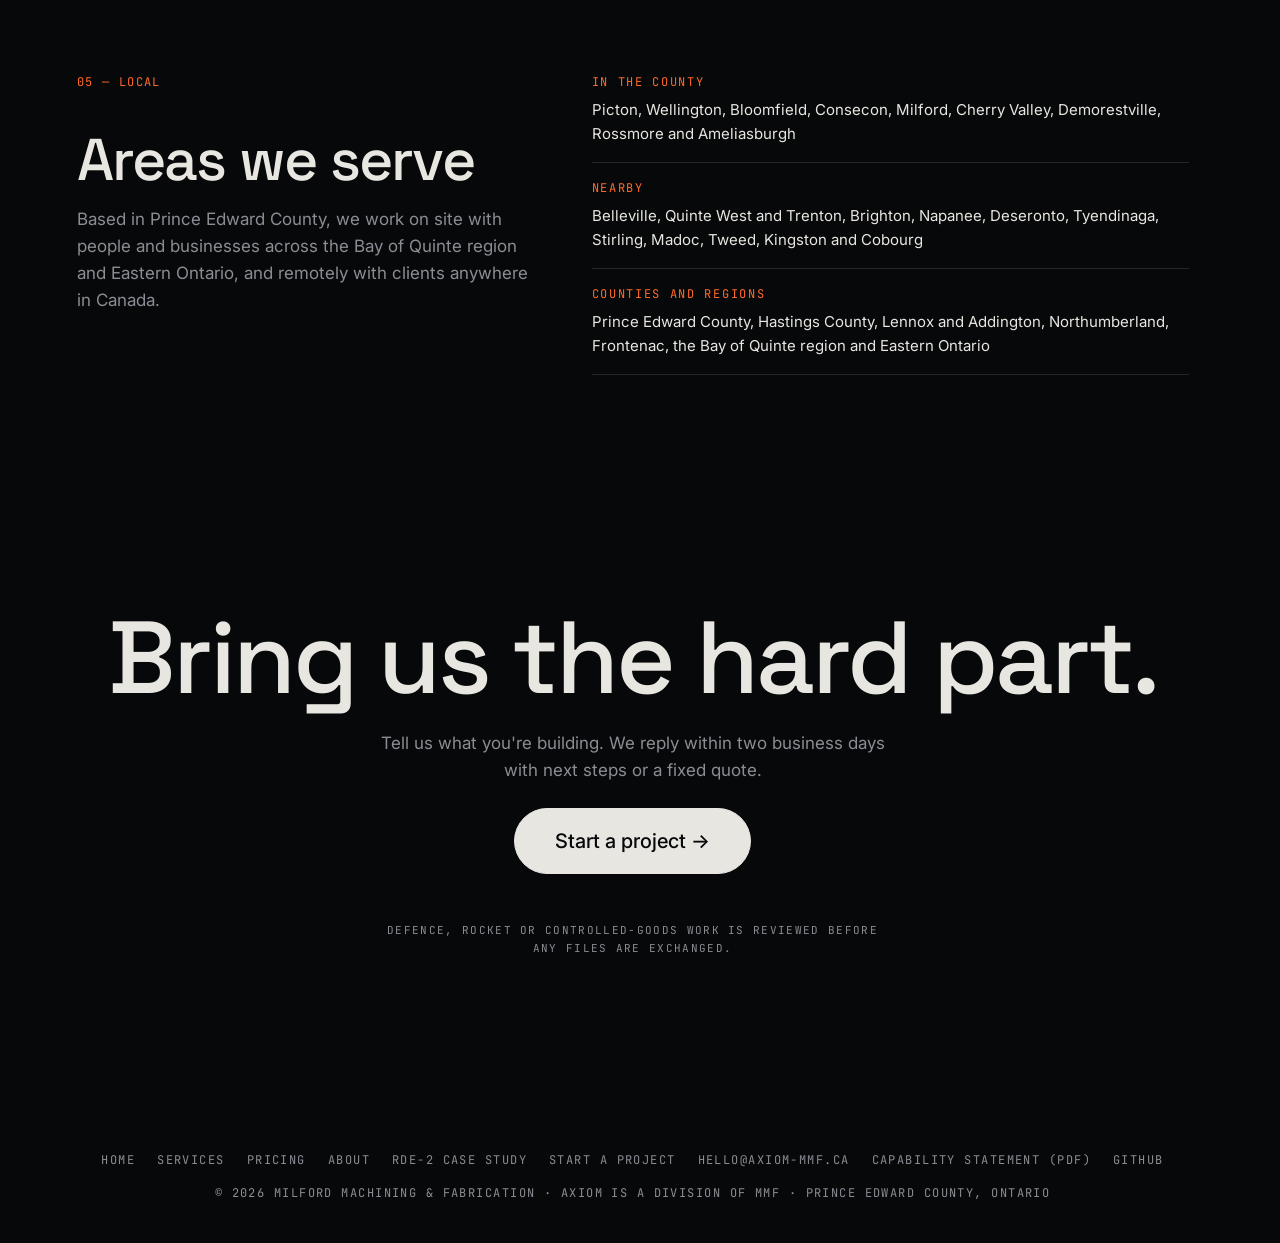
==== commit 8f5f0336: "Add Partners (SumerTech, Aaro Concepts) to About, controls mention on Services, JSON-LD" ====
--- a/index.html
+++ b/index.html
@@ -14,9 +14,9 @@
 <meta name="twitter:card" content="summary_large_image"><meta name="twitter:title" content="CAD Design, 3D Modelling & Automation in Prince Edward County | Axiom / MMF"><meta name="twitter:description" content="PEC design studio: CAD design, 3D modeling, computational design, custom fabrication and automation for Prince Edward County, Belleville, Quinte, Kingston and Eastern Ontario."><meta name="twitter:image" content="https://axiom-mmf.ca/assets/og-image.png">
 <link rel="preconnect" href="https://fonts.googleapis.com"><link rel="preconnect" href="https://fonts.gstatic.com" crossorigin>
 <link href="https://fonts.googleapis.com/css2?family=Space+Grotesk:wght@400;500;700&family=Inter:wght@400;500&family=JetBrains+Mono:wght@400&display=swap" rel="stylesheet">
-<link rel="stylesheet" href="/css/style.css?v=202610271420">
-<link rel="stylesheet" href="/css/print.css?v=202610271420" media="print">
-<script type="application/ld+json">{"@context": "https://schema.org", "@type": ["ProfessionalService", "Organization"], "@id": "https://axiom-mmf.ca/#org", "name": "Axiom / MMF", "alternateName": ["Axiom, a division of Milford Machining & Fabrication", "Milford Machining & Fabrication"], "url": "https://axiom-mmf.ca/", "logo": "https://axiom-mmf.ca/assets/icons/icon-512.png", "image": "https://axiom-mmf.ca/assets/og-image.png", "description": "Design studio in Prince Edward County, Ontario: CAD design, 3D modelling, computational design, custom fabrication and automation, with native Rhino .3dm delivery.", "areaServed": [{"@type": "AdministrativeArea", "name": "Prince Edward County, Ontario"}, {"@type": "AdministrativeArea", "name": "Hastings County, Ontario"}, {"@type": "AdministrativeArea", "name": "Lennox and Addington County, Ontario"}, {"@type": "AdministrativeArea", "name": "Northumberland County, Ontario"}, {"@type": "AdministrativeArea", "name": "Frontenac County, Ontario"}, {"@type": "AdministrativeArea", "name": "Bay of Quinte region, Ontario"}, {"@type": "AdministrativeArea", "name": "Eastern Ontario"}, {"@type": "AdministrativeArea", "name": "Tyendinaga, Ontario"}, {"@type": "City", "name": "Picton, Ontario"}, {"@type": "City", "name": "Wellington, Ontario"}, {"@type": "City", "name": "Belleville, Ontario"}, {"@type": "City", "name": "Quinte West, Ontario"}, {"@type": "City", "name": "Trenton, Ontario"}, {"@type": "City", "name": "Brighton, Ontario"}, {"@type": "City", "name": "Napanee, Ontario"}, {"@type": "City", "name": "Deseronto, Ontario"}, {"@type": "City", "name": "Stirling, Ontario"}, {"@type": "City", "name": "Madoc, Ontario"}, {"@type": "City", "name": "Tweed, Ontario"}, {"@type": "City", "name": "Kingston, Ontario"}, {"@type": "City", "name": "Cobourg, Ontario"}, {"@type": "Place", "name": "Bloomfield, Prince Edward County, Ontario"}, {"@type": "Place", "name": "Consecon, Prince Edward County, Ontario"}, {"@type": "Place", "name": "Milford, Prince Edward County, Ontario"}, {"@type": "Place", "name": "Cherry Valley, Prince Edward County, Ontario"}, {"@type": "Place", "name": "Demorestville, Prince Edward County, Ontario"}, {"@type": "Place", "name": "Rossmore, Prince Edward County, Ontario"}, {"@type": "Place", "name": "Ameliasburgh, Prince Edward County, Ontario"}, {"@type": "Country", "name": "Canada"}], "knowsAbout": ["CAD design", "CAD drafting", "3D modelling", "3D modeling", "SolidWorks file formats", "Rhino 3D and .3dm files", "computational design", "generative design", "3D printing design", "additive manufacturing design", "PicoGK", "voxel geometry", "as-built modelling", "reverse modelling of existing parts", "prototyping", "custom fabrication", "machining", "welding and fabrication design", "jigs and fixtures", "automation", "motion control", "robotics-style mechanisms", "PLC programming", "AutomationDirect CLICK PLC", "ESP32", "Shelly", "ESPHome", "smart home automation", "farm and winery monitoring", "solar trackers", "machine safety", "maker and inventor projects"], "hasOfferCatalog": {"@type": "OfferCatalog", "name": "Services", "itemListElement": [{"@type": "Offer", "itemOffered": {"@type": "Service", "name": "CAD design and drafting", "description": "CAD drafting, 3D modelling and 3D modeling, assemblies and drawings in STEP, SolidWorks, Rhino .3dm and DWG/DXF formats."}}, {"@type": "Offer", "itemOffered": {"@type": "Service", "name": "Computational and generative design", "description": "Rule-driven geometry on the PicoGK kernel, delivered as native Rhino .3dm, prepared for 3D printing and additive manufacturing."}}, {"@type": "Offer", "itemOffered": {"@type": "Service", "name": "3D printing and additive manufacturing design", "description": "Parts, lattices and internal channels modelled and prepared for polymer and metal additive manufacturing."}}, {"@type": "Offer", "itemOffered": {"@type": "Service", "name": "As-built capture and reverse modelling", "description": "Existing parts, rooms and equipment measured and modelled so they can be remade, modified or documented."}}, {"@type": "Offer", "itemOffered": {"@type": "Service", "name": "Automation and PLC programming", "description": "AutomationDirect CLICK PLC and ESP32 programming and Shelly configuration for small shops, farms, wineries and homes. Design, programming and low-voltage control work; mains wiring is done by a licensed electrician."}}, {"@type": "Offer", "itemOffered": {"@type": "Service", "name": "Motion control and mechanisms", "description": "Gantries, actuators and slew-drive solar trackers with the controls to run them."}}, {"@type": "Offer", "itemOffered": {"@type": "Service", "name": "Custom fabrication and machining", "description": "Prototypes, jigs, fixtures, welded assemblies and machined parts made in Prince Edward County."}}, {"@type": "Offer", "itemOffered": {"@type": "Service", "name": "Rhino voxel-to-.3dm plugin", "description": "A Rhino plugin that turns voxel fields into native Rhino geometry. In development."}}]}, "parentOrganization": {"@type": "Organization", "name": "Milford Machining & Fabrication"}, "sameAs": ["https://github.com/Isowix"]}</script>
+<link rel="stylesheet" href="/css/style.css?v=202610271540">
+<link rel="stylesheet" href="/css/print.css?v=202610271540" media="print">
+<script type="application/ld+json">{"@context": "https://schema.org", "@type": ["ProfessionalService", "Organization"], "@id": "https://axiom-mmf.ca/#org", "name": "Axiom / MMF", "alternateName": ["Axiom, a division of Milford Machining & Fabrication", "Milford Machining & Fabrication"], "url": "https://axiom-mmf.ca/", "logo": "https://axiom-mmf.ca/assets/icons/icon-512.png", "image": "https://axiom-mmf.ca/assets/og-image.png", "description": "Design studio in Prince Edward County, Ontario: CAD design, 3D modelling, computational design, custom fabrication and automation, with native Rhino .3dm delivery.", "areaServed": [{"@type": "AdministrativeArea", "name": "Prince Edward County, Ontario"}, {"@type": "AdministrativeArea", "name": "Hastings County, Ontario"}, {"@type": "AdministrativeArea", "name": "Lennox and Addington County, Ontario"}, {"@type": "AdministrativeArea", "name": "Northumberland County, Ontario"}, {"@type": "AdministrativeArea", "name": "Frontenac County, Ontario"}, {"@type": "AdministrativeArea", "name": "Bay of Quinte region, Ontario"}, {"@type": "AdministrativeArea", "name": "Eastern Ontario"}, {"@type": "AdministrativeArea", "name": "Tyendinaga, Ontario"}, {"@type": "City", "name": "Picton, Ontario"}, {"@type": "City", "name": "Wellington, Ontario"}, {"@type": "City", "name": "Belleville, Ontario"}, {"@type": "City", "name": "Quinte West, Ontario"}, {"@type": "City", "name": "Trenton, Ontario"}, {"@type": "City", "name": "Brighton, Ontario"}, {"@type": "City", "name": "Napanee, Ontario"}, {"@type": "City", "name": "Deseronto, Ontario"}, {"@type": "City", "name": "Stirling, Ontario"}, {"@type": "City", "name": "Madoc, Ontario"}, {"@type": "City", "name": "Tweed, Ontario"}, {"@type": "City", "name": "Kingston, Ontario"}, {"@type": "City", "name": "Cobourg, Ontario"}, {"@type": "Place", "name": "Bloomfield, Prince Edward County, Ontario"}, {"@type": "Place", "name": "Consecon, Prince Edward County, Ontario"}, {"@type": "Place", "name": "Milford, Prince Edward County, Ontario"}, {"@type": "Place", "name": "Cherry Valley, Prince Edward County, Ontario"}, {"@type": "Place", "name": "Demorestville, Prince Edward County, Ontario"}, {"@type": "Place", "name": "Rossmore, Prince Edward County, Ontario"}, {"@type": "Place", "name": "Ameliasburgh, Prince Edward County, Ontario"}, {"@type": "Country", "name": "Canada"}], "knowsAbout": ["CAD design", "CAD drafting", "3D modelling", "3D modeling", "SolidWorks file formats", "Rhino 3D and .3dm files", "computational design", "generative design", "3D printing design", "additive manufacturing design", "PicoGK", "voxel geometry", "as-built modelling", "reverse modelling of existing parts", "prototyping", "custom fabrication", "machining", "welding and fabrication design", "jigs and fixtures", "automation", "motion control", "robotics-style mechanisms", "PLC programming", "AutomationDirect CLICK PLC", "ESP32", "Shelly", "ESPHome", "smart home automation", "farm and winery monitoring", "solar trackers", "machine safety", "maker and inventor projects", "industrial controls and systems"], "hasOfferCatalog": {"@type": "OfferCatalog", "name": "Services", "itemListElement": [{"@type": "Offer", "itemOffered": {"@type": "Service", "name": "CAD design and drafting", "description": "CAD drafting, 3D modelling and 3D modeling, assemblies and drawings in STEP, SolidWorks, Rhino .3dm and DWG/DXF formats."}}, {"@type": "Offer", "itemOffered": {"@type": "Service", "name": "Computational and generative design", "description": "Rule-driven geometry on the PicoGK kernel, delivered as native Rhino .3dm, prepared for 3D printing and additive manufacturing."}}, {"@type": "Offer", "itemOffered": {"@type": "Service", "name": "3D printing and additive manufacturing design", "description": "Parts, lattices and internal channels modelled and prepared for polymer and metal additive manufacturing."}}, {"@type": "Offer", "itemOffered": {"@type": "Service", "name": "As-built capture and reverse modelling", "description": "Existing parts, rooms and equipment measured and modelled so they can be remade, modified or documented."}}, {"@type": "Offer", "itemOffered": {"@type": "Service", "name": "Automation and PLC programming", "description": "AutomationDirect CLICK PLC and ESP32 programming and Shelly configuration for small shops, farms, wineries and homes. Design, programming and low-voltage control work; mains wiring is done by a licensed electrician."}}, {"@type": "Offer", "itemOffered": {"@type": "Service", "name": "Motion control and mechanisms", "description": "Gantries, actuators and slew-drive solar trackers with the controls to run them."}}, {"@type": "Offer", "itemOffered": {"@type": "Service", "name": "Custom fabrication and machining", "description": "Prototypes, jigs, fixtures, welded assemblies and machined parts made in Prince Edward County."}}, {"@type": "Offer", "itemOffered": {"@type": "Service", "name": "Rhino voxel-to-.3dm plugin", "description": "A Rhino plugin that turns voxel fields into native Rhino geometry. In development."}}, {"@type": "Offer", "itemOffered": {"@type": "Service", "name": "Industrial controls and systems, design to commissioning", "description": "Full-stack industrial controls on larger jobs, delivered with our partner SumerTech.", "provider": {"@type": "Organization", "name": "SumerTech"}}}]}, "parentOrganization": {"@type": "Organization", "name": "Milford Machining & Fabrication"}, "sameAs": ["https://github.com/Isowix"], "location": {"@type": "Place", "name": "Aaro Concepts, Picton, Ontario"}}</script>
 </head>
 <body>
 <a class="skip" href="#main">Skip to content</a>
@@ -106,6 +106,6 @@
 </main>
 
 <footer><nav class="fnav mono" aria-label="Footer"><a href="/">Home</a><a href="/services.html">Services</a><a href="/pricing.html">Pricing</a><a href="/about.html">About</a><a href="/case-study-rde-2.html">RDE-2 case study</a><a href="/intake.html">Start a project</a><a class="em" data-u="hello" data-d="axiom-mmf.ca" hidden></a><noscript><span>hello [at] axiom-mmf [dot] ca</span></noscript><a href="/assets/axiom-mmf-capability-statement.pdf" target="_blank" rel="noopener">Capability statement (PDF)</a><a href="https://github.com/Isowix" target="_blank" rel="noopener">GitHub</a></nav><p class="mono">© 2026 Milford Machining &amp; Fabrication · Axiom is a division of MMF · Prince Edward County, Ontario</p></footer>
-<script src="/js/main.js?v=202610271420"></script>
+<script src="/js/main.js?v=202610271540"></script>
 <!-- Cloudflare Web Analytics --><script defer src="https://static.cloudflareinsights.com/beacon.min.js" data-cf-beacon='{"token": "b65493fe0fd7489aace20506236f4b61"}'></script><!-- End Cloudflare Web Analytics -->
 </body></html>
--- a/css/style.css
+++ b/css/style.css
@@ -192,3 +192,6 @@
 .faq summary::-webkit-details-marker{display:none}.faq summary:after{content:"+";position:absolute;right:4px;top:0;color:var(--accent);transition:transform .25s}
 .faq details[open] summary:after{transform:rotate(45deg)}.faq details p{color:var(--dim);margin-top:12px;font-size:15px;max-width:720px}
 @media(max-width:860px){.areas{grid-template-columns:1fr;gap:28px;padding-top:56px;padding-bottom:56px}.faq{padding-top:56px;padding-bottom:56px}}
+
+.eq.partners{grid-template-columns:repeat(2,1fr);gap:32px}.partners h3{font-size:22px;margin:10px 0 8px;font-weight:500}.partners p:not(.tag){color:var(--dim);font-size:15px;max-width:520px}
+@media(max-width:700px){.eq.partners{grid-template-columns:1fr;gap:24px}}
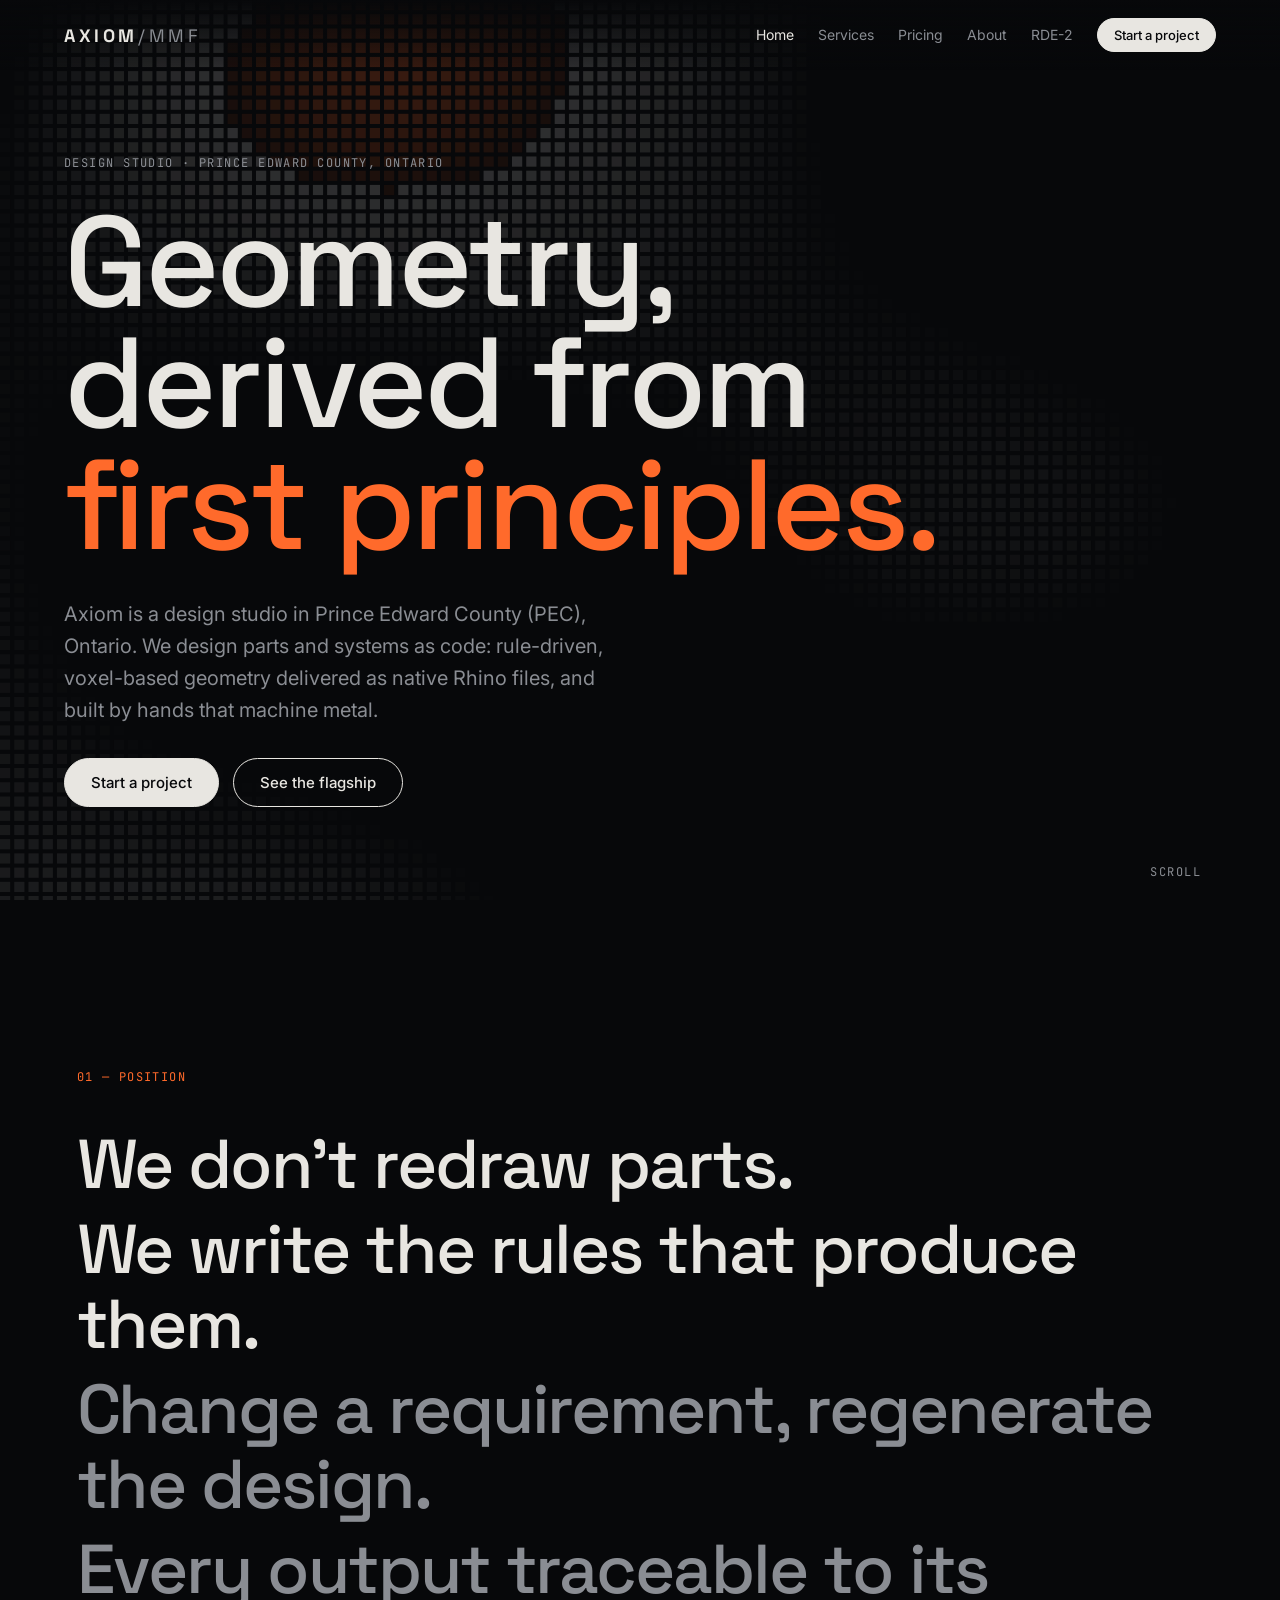
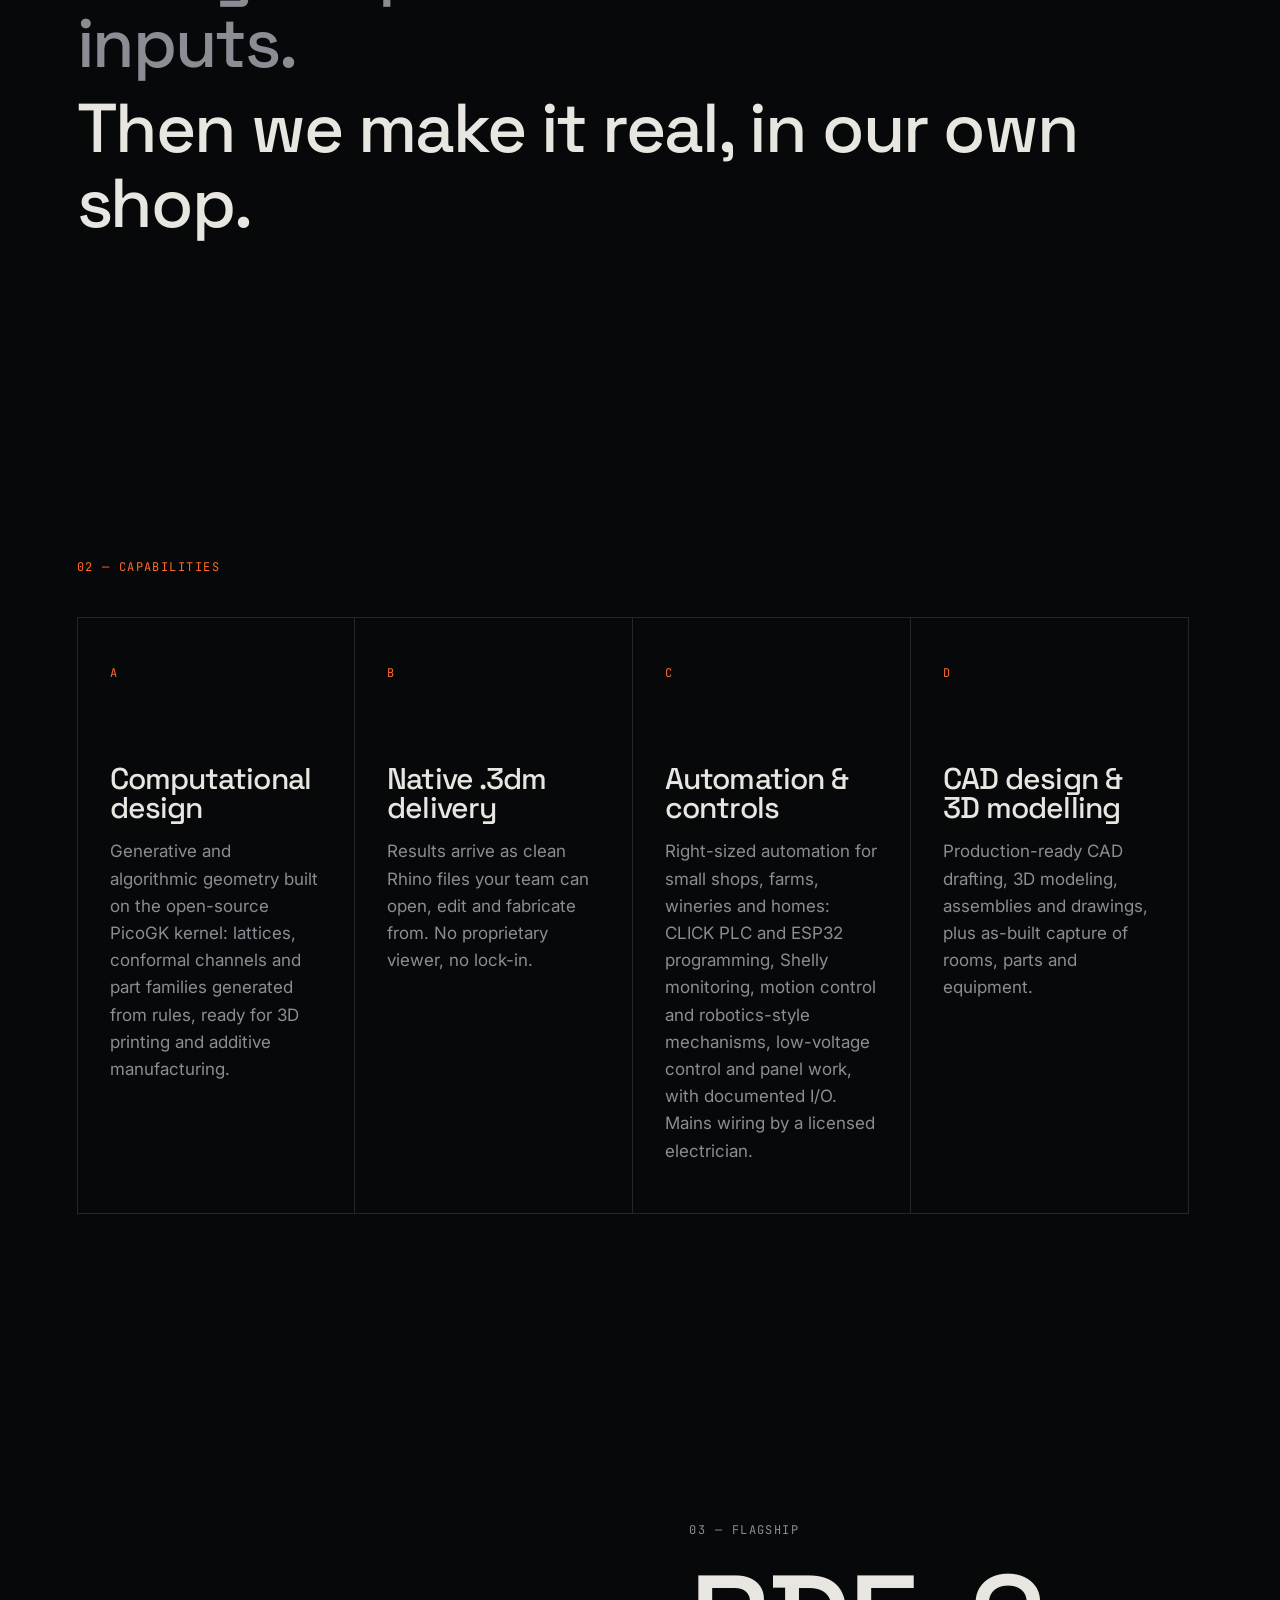
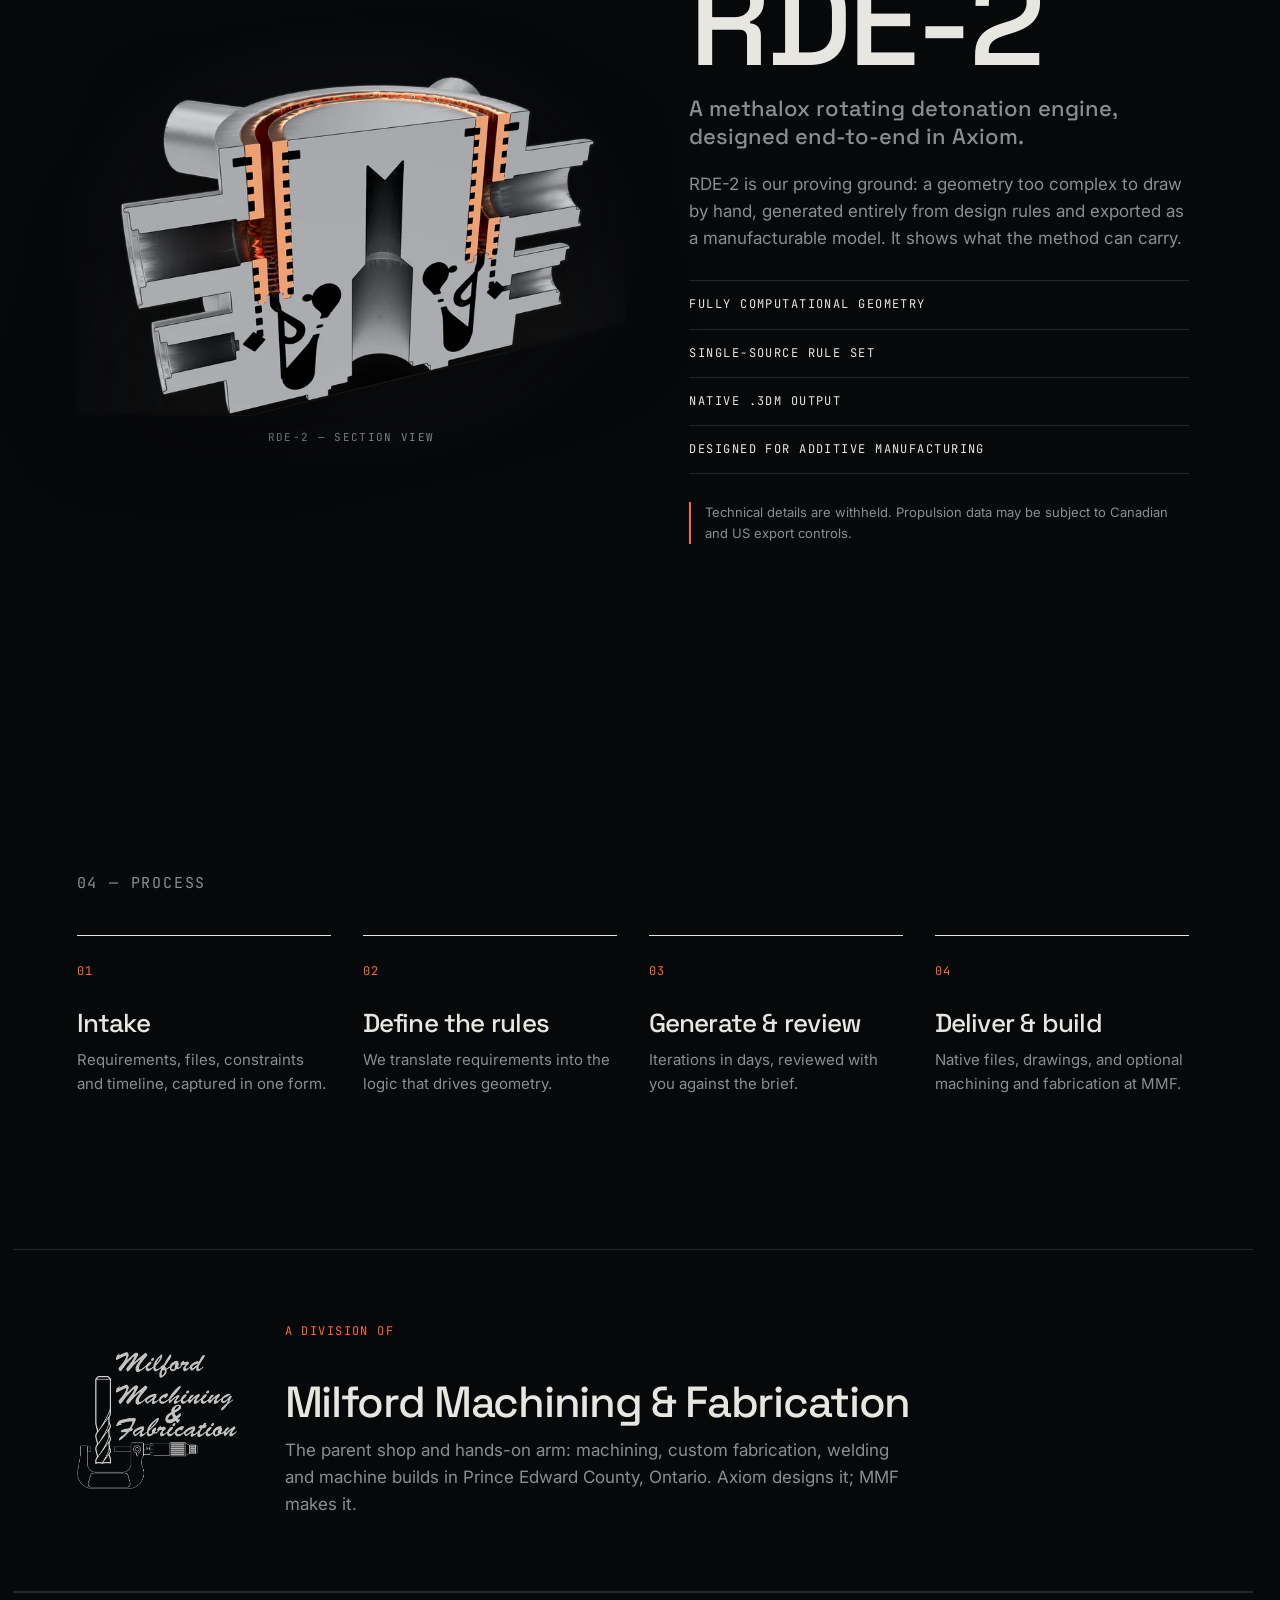
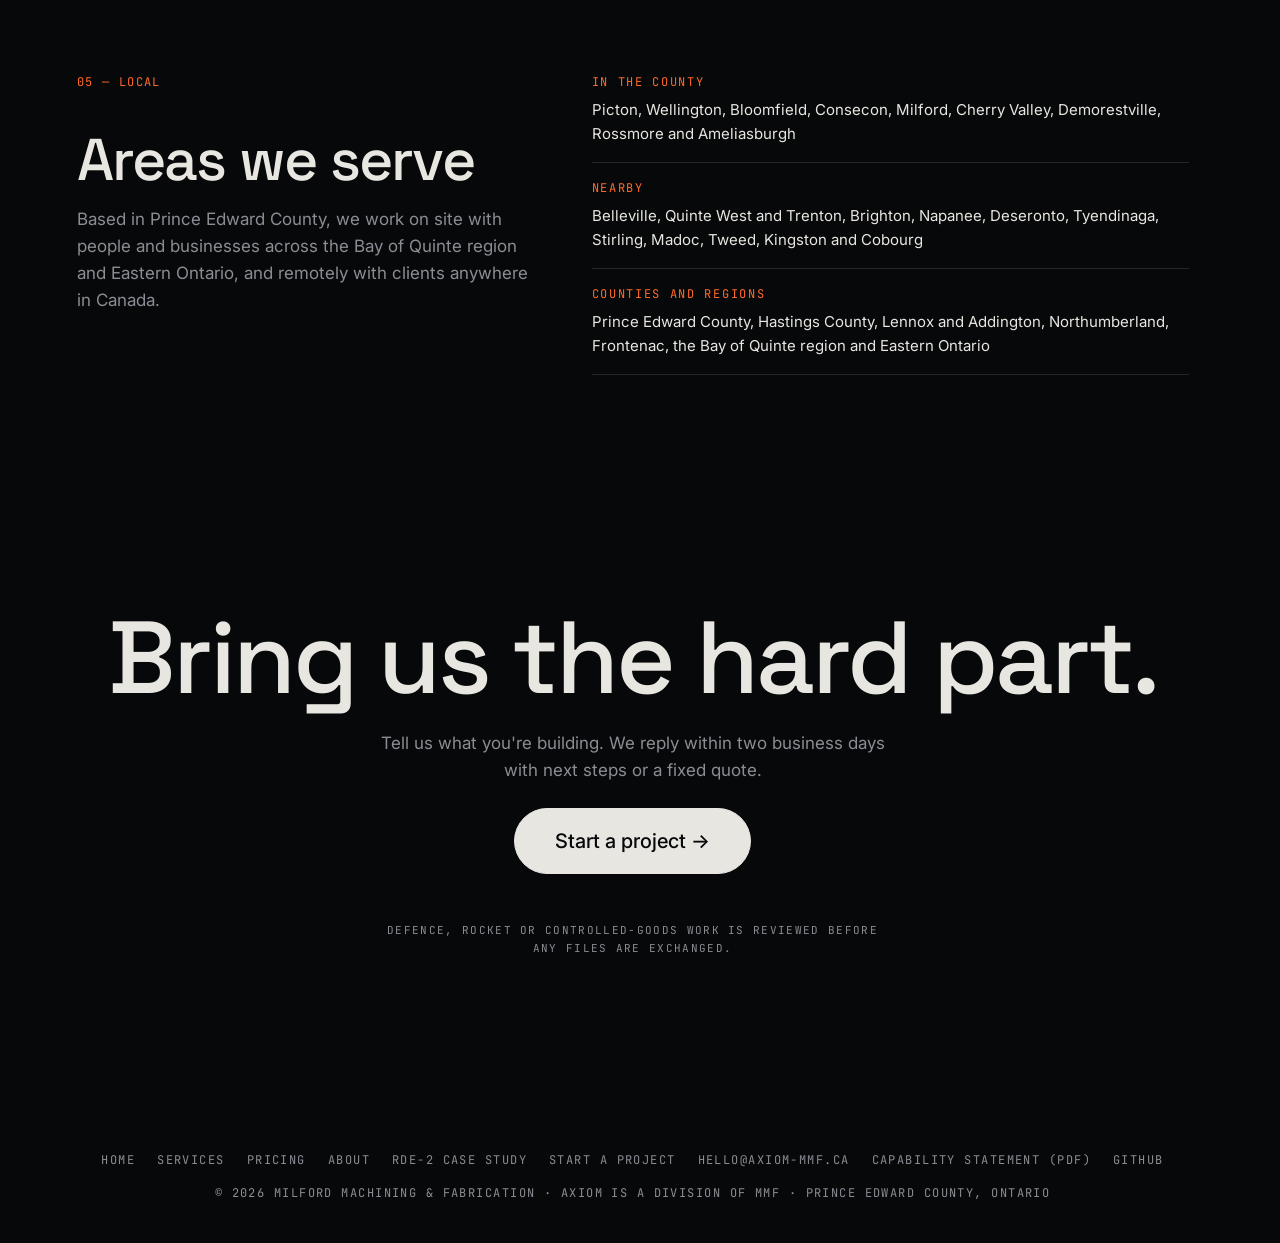
==== commit 48ae637e: "Add SumerTech badge (transparent PNG/WebP) beside partner entries" ====
--- a/index.html
+++ b/index.html
@@ -14,8 +14,8 @@
 <meta name="twitter:card" content="summary_large_image"><meta name="twitter:title" content="CAD Design, 3D Modelling & Automation in Prince Edward County | Axiom / MMF"><meta name="twitter:description" content="PEC design studio: CAD design, 3D modeling, computational design, custom fabrication and automation for Prince Edward County, Belleville, Quinte, Kingston and Eastern Ontario."><meta name="twitter:image" content="https://axiom-mmf.ca/assets/og-image.png">
 <link rel="preconnect" href="https://fonts.googleapis.com"><link rel="preconnect" href="https://fonts.gstatic.com" crossorigin>
 <link href="https://fonts.googleapis.com/css2?family=Space+Grotesk:wght@400;500;700&family=Inter:wght@400;500&family=JetBrains+Mono:wght@400&display=swap" rel="stylesheet">
-<link rel="stylesheet" href="/css/style.css?v=202610271540">
-<link rel="stylesheet" href="/css/print.css?v=202610271540" media="print">
+<link rel="stylesheet" href="/css/style.css?v=202610271600">
+<link rel="stylesheet" href="/css/print.css?v=202610271600" media="print">
 <script type="application/ld+json">{"@context": "https://schema.org", "@type": ["ProfessionalService", "Organization"], "@id": "https://axiom-mmf.ca/#org", "name": "Axiom / MMF", "alternateName": ["Axiom, a division of Milford Machining & Fabrication", "Milford Machining & Fabrication"], "url": "https://axiom-mmf.ca/", "logo": "https://axiom-mmf.ca/assets/icons/icon-512.png", "image": "https://axiom-mmf.ca/assets/og-image.png", "description": "Design studio in Prince Edward County, Ontario: CAD design, 3D modelling, computational design, custom fabrication and automation, with native Rhino .3dm delivery.", "areaServed": [{"@type": "AdministrativeArea", "name": "Prince Edward County, Ontario"}, {"@type": "AdministrativeArea", "name": "Hastings County, Ontario"}, {"@type": "AdministrativeArea", "name": "Lennox and Addington County, Ontario"}, {"@type": "AdministrativeArea", "name": "Northumberland County, Ontario"}, {"@type": "AdministrativeArea", "name": "Frontenac County, Ontario"}, {"@type": "AdministrativeArea", "name": "Bay of Quinte region, Ontario"}, {"@type": "AdministrativeArea", "name": "Eastern Ontario"}, {"@type": "AdministrativeArea", "name": "Tyendinaga, Ontario"}, {"@type": "City", "name": "Picton, Ontario"}, {"@type": "City", "name": "Wellington, Ontario"}, {"@type": "City", "name": "Belleville, Ontario"}, {"@type": "City", "name": "Quinte West, Ontario"}, {"@type": "City", "name": "Trenton, Ontario"}, {"@type": "City", "name": "Brighton, Ontario"}, {"@type": "City", "name": "Napanee, Ontario"}, {"@type": "City", "name": "Deseronto, Ontario"}, {"@type": "City", "name": "Stirling, Ontario"}, {"@type": "City", "name": "Madoc, Ontario"}, {"@type": "City", "name": "Tweed, Ontario"}, {"@type": "City", "name": "Kingston, Ontario"}, {"@type": "City", "name": "Cobourg, Ontario"}, {"@type": "Place", "name": "Bloomfield, Prince Edward County, Ontario"}, {"@type": "Place", "name": "Consecon, Prince Edward County, Ontario"}, {"@type": "Place", "name": "Milford, Prince Edward County, Ontario"}, {"@type": "Place", "name": "Cherry Valley, Prince Edward County, Ontario"}, {"@type": "Place", "name": "Demorestville, Prince Edward County, Ontario"}, {"@type": "Place", "name": "Rossmore, Prince Edward County, Ontario"}, {"@type": "Place", "name": "Ameliasburgh, Prince Edward County, Ontario"}, {"@type": "Country", "name": "Canada"}], "knowsAbout": ["CAD design", "CAD drafting", "3D modelling", "3D modeling", "SolidWorks file formats", "Rhino 3D and .3dm files", "computational design", "generative design", "3D printing design", "additive manufacturing design", "PicoGK", "voxel geometry", "as-built modelling", "reverse modelling of existing parts", "prototyping", "custom fabrication", "machining", "welding and fabrication design", "jigs and fixtures", "automation", "motion control", "robotics-style mechanisms", "PLC programming", "AutomationDirect CLICK PLC", "ESP32", "Shelly", "ESPHome", "smart home automation", "farm and winery monitoring", "solar trackers", "machine safety", "maker and inventor projects", "industrial controls and systems"], "hasOfferCatalog": {"@type": "OfferCatalog", "name": "Services", "itemListElement": [{"@type": "Offer", "itemOffered": {"@type": "Service", "name": "CAD design and drafting", "description": "CAD drafting, 3D modelling and 3D modeling, assemblies and drawings in STEP, SolidWorks, Rhino .3dm and DWG/DXF formats."}}, {"@type": "Offer", "itemOffered": {"@type": "Service", "name": "Computational and generative design", "description": "Rule-driven geometry on the PicoGK kernel, delivered as native Rhino .3dm, prepared for 3D printing and additive manufacturing."}}, {"@type": "Offer", "itemOffered": {"@type": "Service", "name": "3D printing and additive manufacturing design", "description": "Parts, lattices and internal channels modelled and prepared for polymer and metal additive manufacturing."}}, {"@type": "Offer", "itemOffered": {"@type": "Service", "name": "As-built capture and reverse modelling", "description": "Existing parts, rooms and equipment measured and modelled so they can be remade, modified or documented."}}, {"@type": "Offer", "itemOffered": {"@type": "Service", "name": "Automation and PLC programming", "description": "AutomationDirect CLICK PLC and ESP32 programming and Shelly configuration for small shops, farms, wineries and homes. Design, programming and low-voltage control work; mains wiring is done by a licensed electrician."}}, {"@type": "Offer", "itemOffered": {"@type": "Service", "name": "Motion control and mechanisms", "description": "Gantries, actuators and slew-drive solar trackers with the controls to run them."}}, {"@type": "Offer", "itemOffered": {"@type": "Service", "name": "Custom fabrication and machining", "description": "Prototypes, jigs, fixtures, welded assemblies and machined parts made in Prince Edward County."}}, {"@type": "Offer", "itemOffered": {"@type": "Service", "name": "Rhino voxel-to-.3dm plugin", "description": "A Rhino plugin that turns voxel fields into native Rhino geometry. In development."}}, {"@type": "Offer", "itemOffered": {"@type": "Service", "name": "Industrial controls and systems, design to commissioning", "description": "Full-stack industrial controls on larger jobs, delivered with our partner SumerTech.", "provider": {"@type": "Organization", "name": "SumerTech"}}}]}, "parentOrganization": {"@type": "Organization", "name": "Milford Machining & Fabrication"}, "sameAs": ["https://github.com/Isowix"], "location": {"@type": "Place", "name": "Aaro Concepts, Picton, Ontario"}}</script>
 </head>
 <body>
@@ -106,6 +106,6 @@
 </main>
 
 <footer><nav class="fnav mono" aria-label="Footer"><a href="/">Home</a><a href="/services.html">Services</a><a href="/pricing.html">Pricing</a><a href="/about.html">About</a><a href="/case-study-rde-2.html">RDE-2 case study</a><a href="/intake.html">Start a project</a><a class="em" data-u="hello" data-d="axiom-mmf.ca" hidden></a><noscript><span>hello [at] axiom-mmf [dot] ca</span></noscript><a href="/assets/axiom-mmf-capability-statement.pdf" target="_blank" rel="noopener">Capability statement (PDF)</a><a href="https://github.com/Isowix" target="_blank" rel="noopener">GitHub</a></nav><p class="mono">© 2026 Milford Machining &amp; Fabrication · Axiom is a division of MMF · Prince Edward County, Ontario</p></footer>
-<script src="/js/main.js?v=202610271540"></script>
+<script src="/js/main.js?v=202610271600"></script>
 <!-- Cloudflare Web Analytics --><script defer src="https://static.cloudflareinsights.com/beacon.min.js" data-cf-beacon='{"token": "b65493fe0fd7489aace20506236f4b61"}'></script><!-- End Cloudflare Web Analytics -->
 </body></html>
--- a/css/style.css
+++ b/css/style.css
@@ -195,3 +195,4 @@
 
 .eq.partners{grid-template-columns:repeat(2,1fr);gap:32px}.partners h3{font-size:22px;margin:10px 0 8px;font-weight:500}.partners p:not(.tag){color:var(--dim);font-size:15px;max-width:520px}
 @media(max-width:700px){.eq.partners{grid-template-columns:1fr;gap:24px}}
+.pitem{display:flex;gap:18px;align-items:flex-start}.plogo{display:block;width:56px;height:56px;border-radius:50%;flex:none}.pnote{display:flex;gap:12px;align-items:center}.pnote .plogo{width:32px;height:32px}
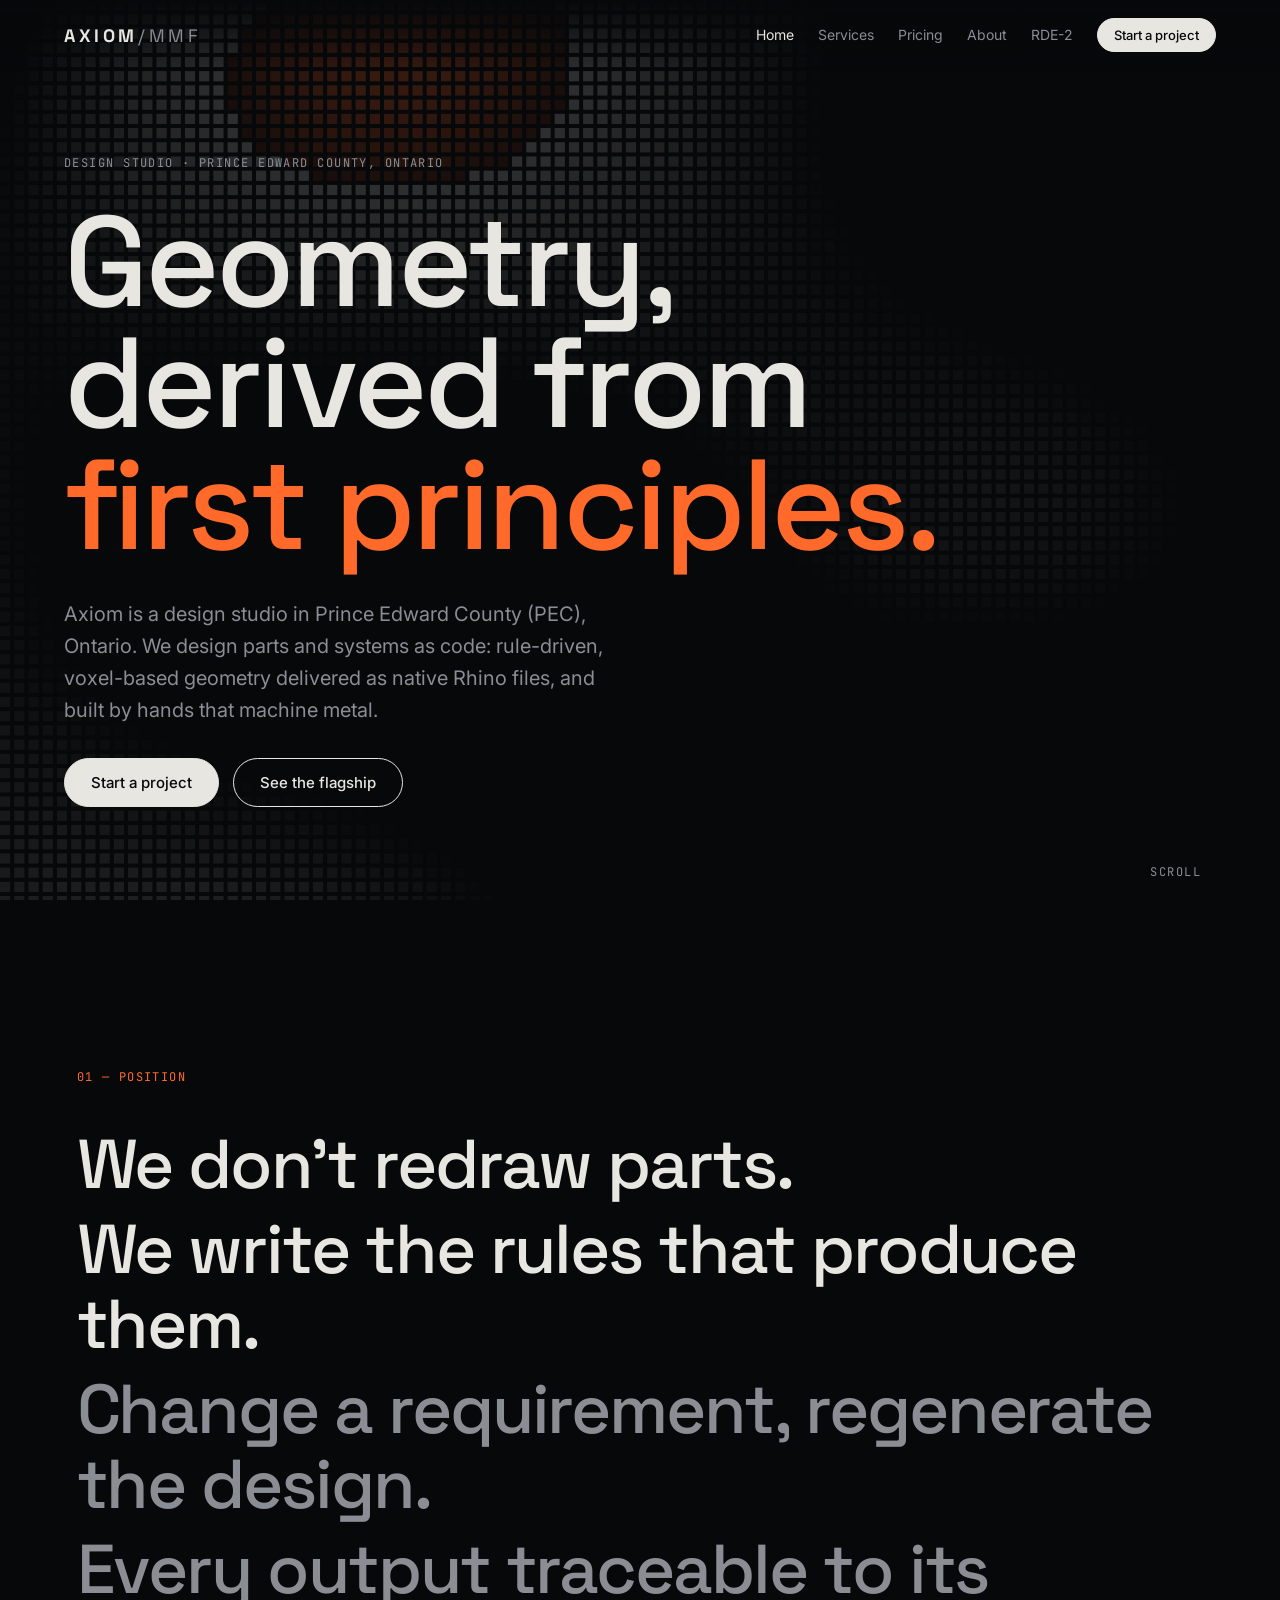
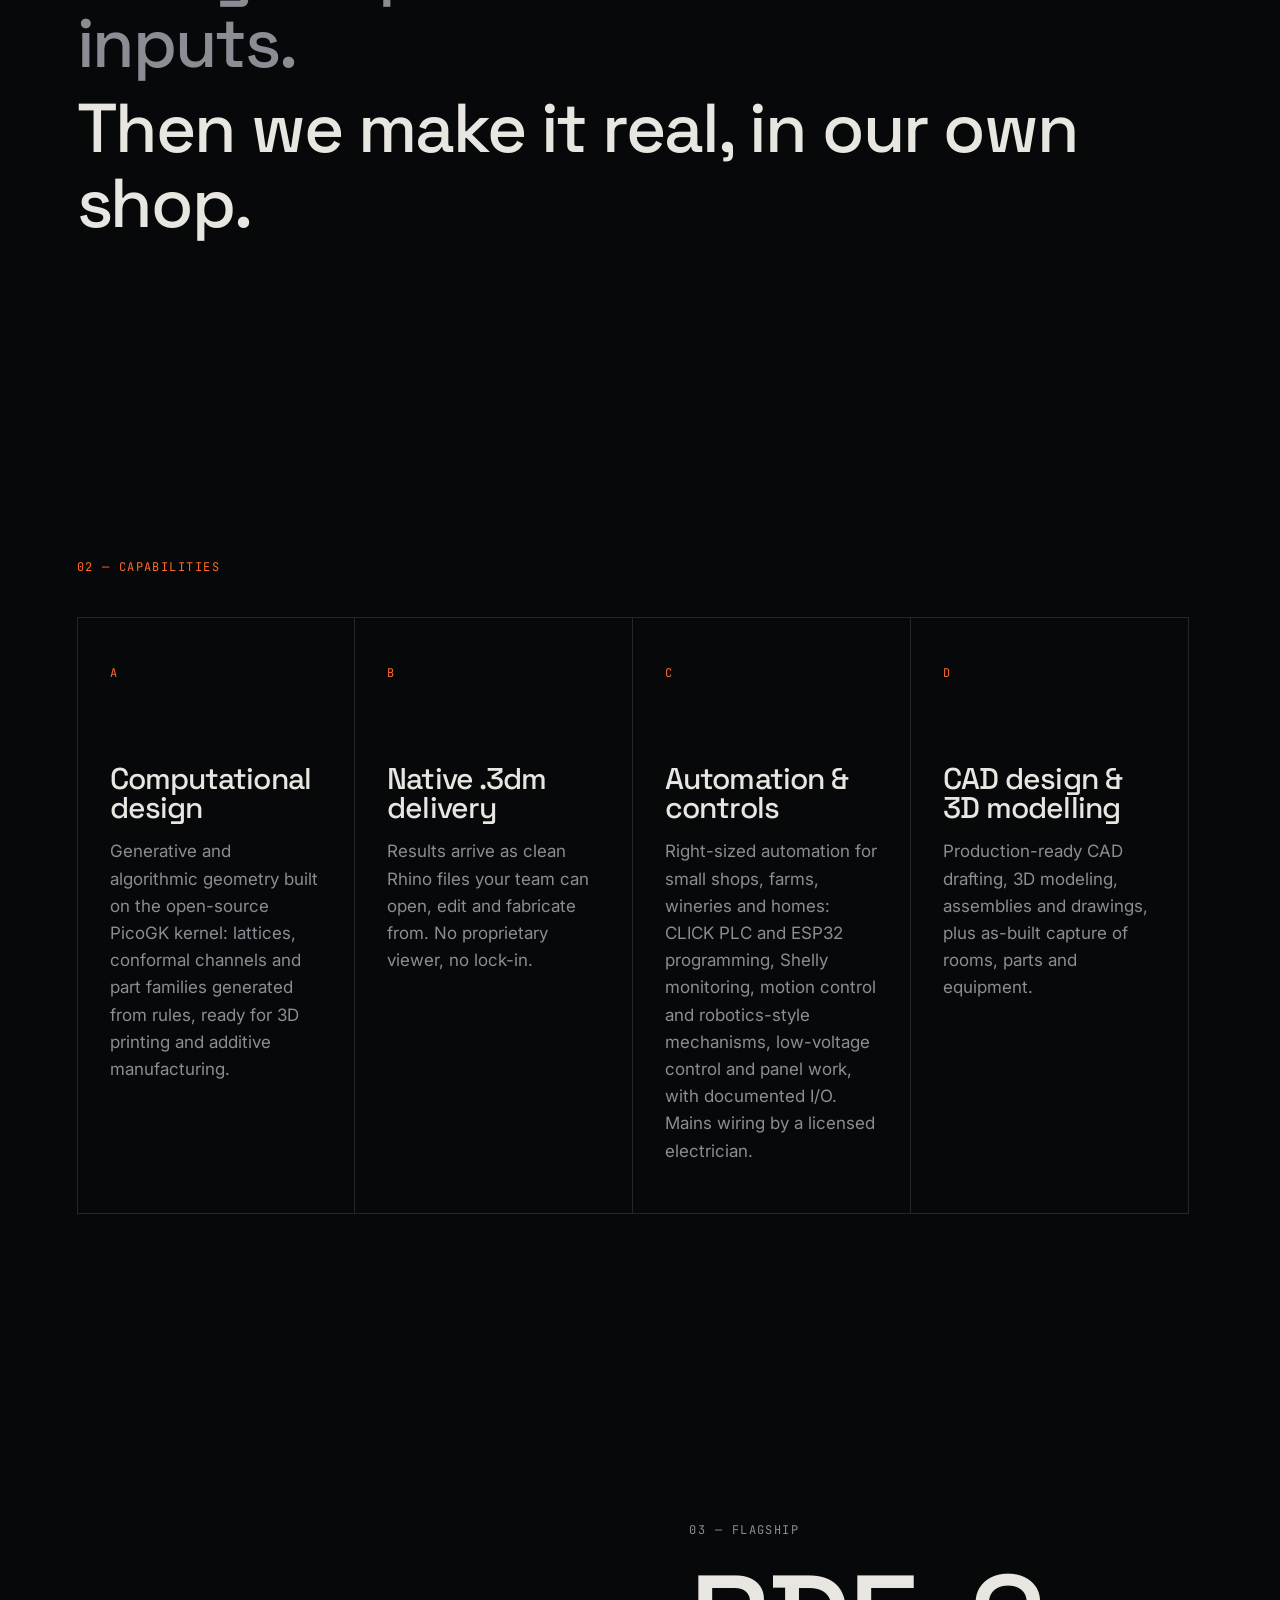
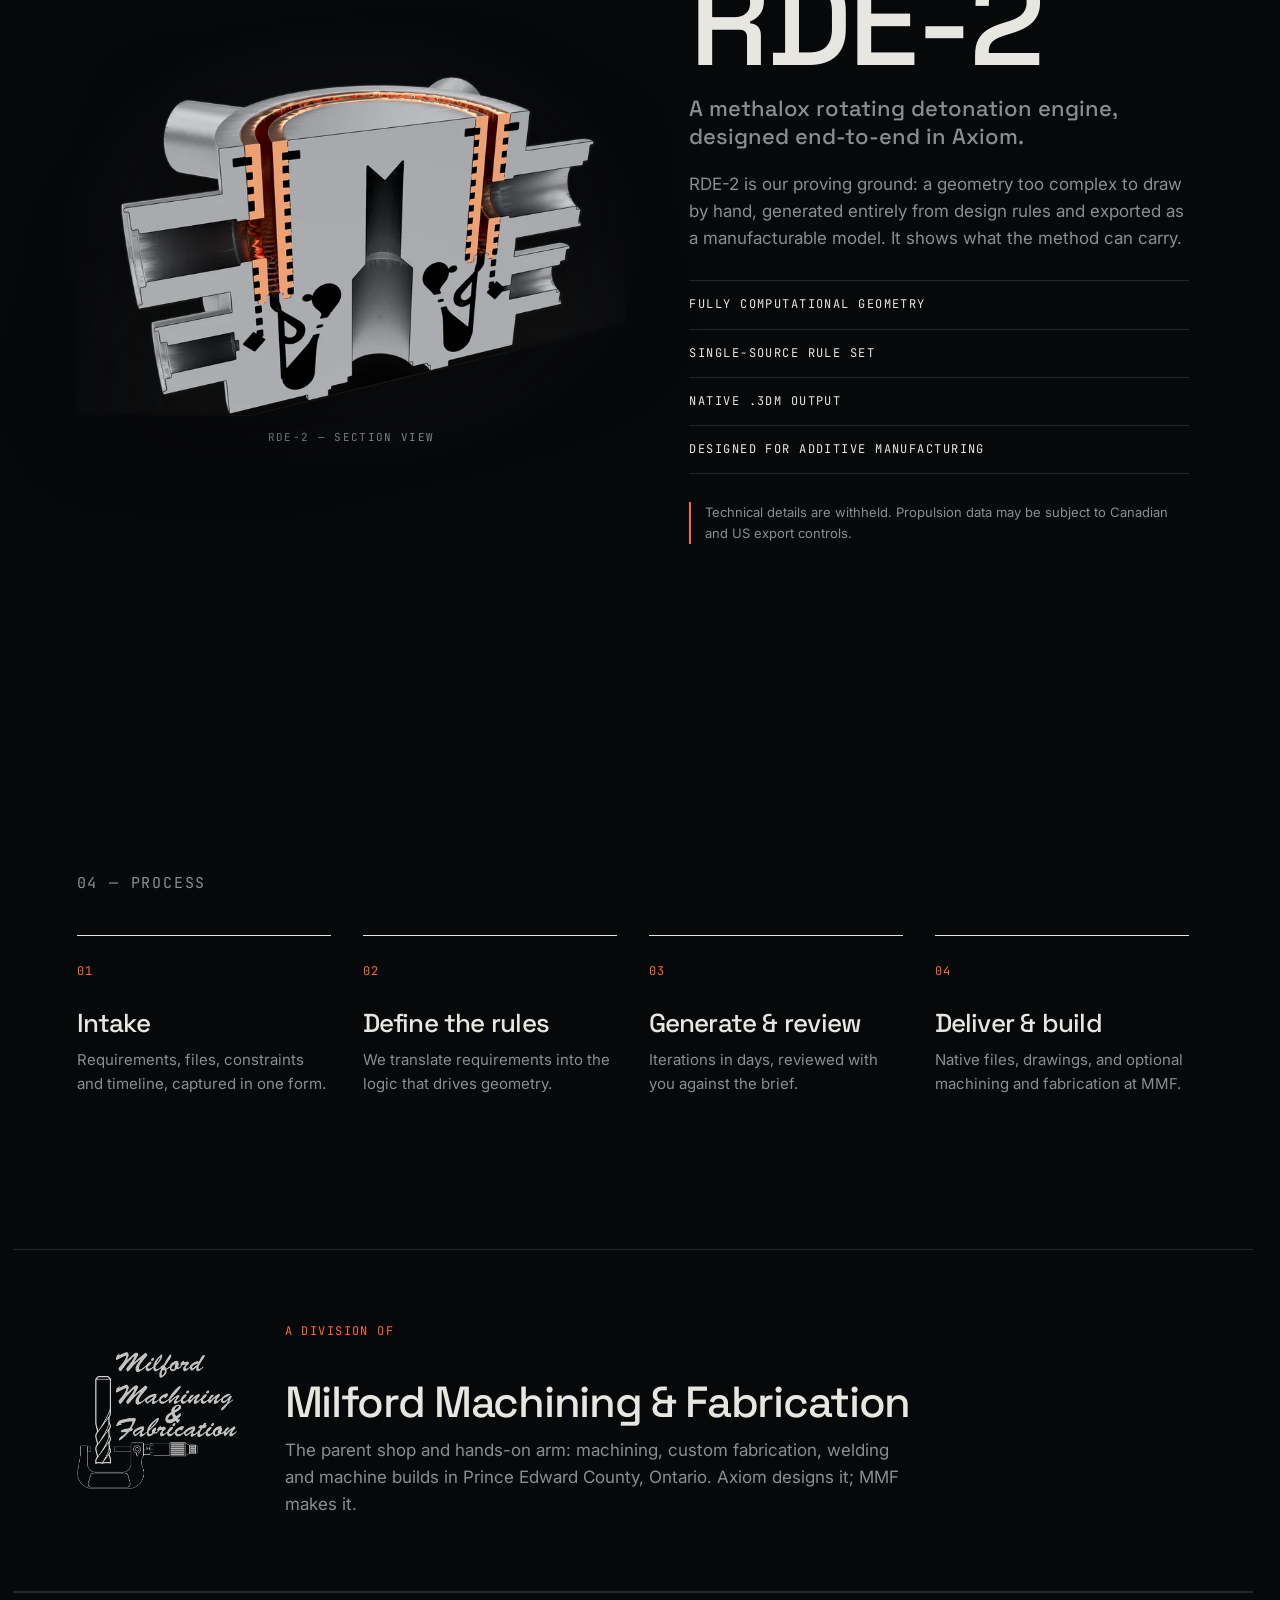
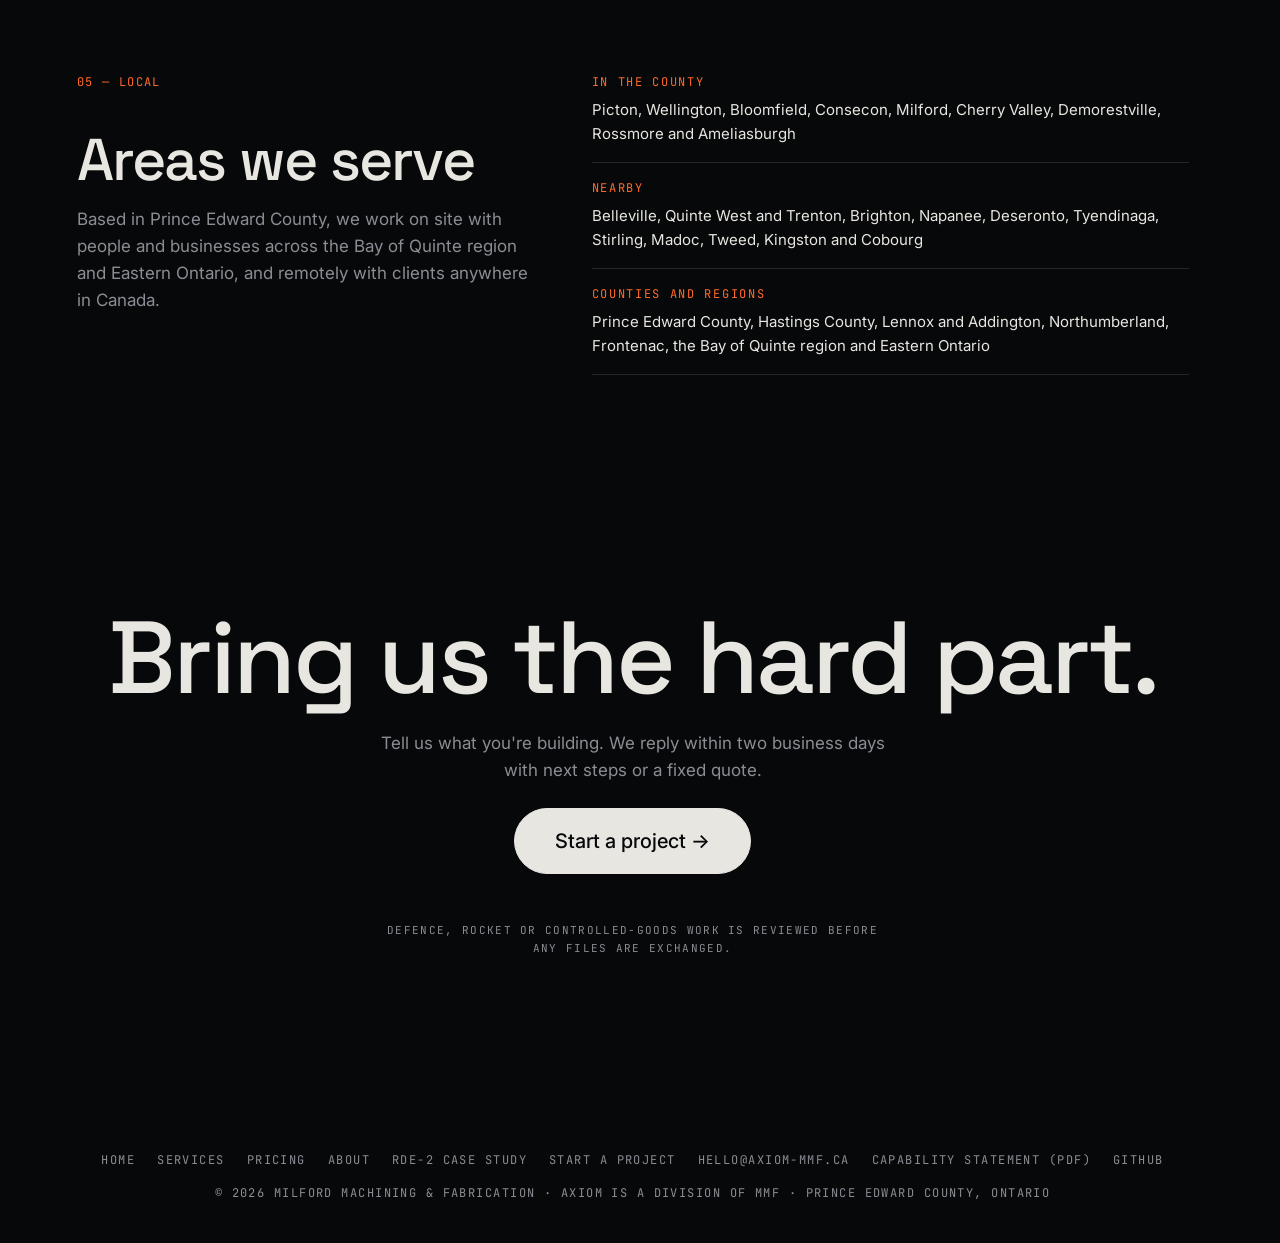
==== commit 7ba6392e: "Add Aaro Concepts badge (traced SVG star mark, PNG/WebP) to About partners" ====
--- a/index.html
+++ b/index.html
@@ -14,8 +14,8 @@
 <meta name="twitter:card" content="summary_large_image"><meta name="twitter:title" content="CAD Design, 3D Modelling & Automation in Prince Edward County | Axiom / MMF"><meta name="twitter:description" content="PEC design studio: CAD design, 3D modeling, computational design, custom fabrication and automation for Prince Edward County, Belleville, Quinte, Kingston and Eastern Ontario."><meta name="twitter:image" content="https://axiom-mmf.ca/assets/og-image.png">
 <link rel="preconnect" href="https://fonts.googleapis.com"><link rel="preconnect" href="https://fonts.gstatic.com" crossorigin>
 <link href="https://fonts.googleapis.com/css2?family=Space+Grotesk:wght@400;500;700&family=Inter:wght@400;500&family=JetBrains+Mono:wght@400&display=swap" rel="stylesheet">
-<link rel="stylesheet" href="/css/style.css?v=202610271600">
-<link rel="stylesheet" href="/css/print.css?v=202610271600" media="print">
+<link rel="stylesheet" href="/css/style.css?v=202610271700">
+<link rel="stylesheet" href="/css/print.css?v=202610271700" media="print">
 <script type="application/ld+json">{"@context": "https://schema.org", "@type": ["ProfessionalService", "Organization"], "@id": "https://axiom-mmf.ca/#org", "name": "Axiom / MMF", "alternateName": ["Axiom, a division of Milford Machining & Fabrication", "Milford Machining & Fabrication"], "url": "https://axiom-mmf.ca/", "logo": "https://axiom-mmf.ca/assets/icons/icon-512.png", "image": "https://axiom-mmf.ca/assets/og-image.png", "description": "Design studio in Prince Edward County, Ontario: CAD design, 3D modelling, computational design, custom fabrication and automation, with native Rhino .3dm delivery.", "areaServed": [{"@type": "AdministrativeArea", "name": "Prince Edward County, Ontario"}, {"@type": "AdministrativeArea", "name": "Hastings County, Ontario"}, {"@type": "AdministrativeArea", "name": "Lennox and Addington County, Ontario"}, {"@type": "AdministrativeArea", "name": "Northumberland County, Ontario"}, {"@type": "AdministrativeArea", "name": "Frontenac County, Ontario"}, {"@type": "AdministrativeArea", "name": "Bay of Quinte region, Ontario"}, {"@type": "AdministrativeArea", "name": "Eastern Ontario"}, {"@type": "AdministrativeArea", "name": "Tyendinaga, Ontario"}, {"@type": "City", "name": "Picton, Ontario"}, {"@type": "City", "name": "Wellington, Ontario"}, {"@type": "City", "name": "Belleville, Ontario"}, {"@type": "City", "name": "Quinte West, Ontario"}, {"@type": "City", "name": "Trenton, Ontario"}, {"@type": "City", "name": "Brighton, Ontario"}, {"@type": "City", "name": "Napanee, Ontario"}, {"@type": "City", "name": "Deseronto, Ontario"}, {"@type": "City", "name": "Stirling, Ontario"}, {"@type": "City", "name": "Madoc, Ontario"}, {"@type": "City", "name": "Tweed, Ontario"}, {"@type": "City", "name": "Kingston, Ontario"}, {"@type": "City", "name": "Cobourg, Ontario"}, {"@type": "Place", "name": "Bloomfield, Prince Edward County, Ontario"}, {"@type": "Place", "name": "Consecon, Prince Edward County, Ontario"}, {"@type": "Place", "name": "Milford, Prince Edward County, Ontario"}, {"@type": "Place", "name": "Cherry Valley, Prince Edward County, Ontario"}, {"@type": "Place", "name": "Demorestville, Prince Edward County, Ontario"}, {"@type": "Place", "name": "Rossmore, Prince Edward County, Ontario"}, {"@type": "Place", "name": "Ameliasburgh, Prince Edward County, Ontario"}, {"@type": "Country", "name": "Canada"}], "knowsAbout": ["CAD design", "CAD drafting", "3D modelling", "3D modeling", "SolidWorks file formats", "Rhino 3D and .3dm files", "computational design", "generative design", "3D printing design", "additive manufacturing design", "PicoGK", "voxel geometry", "as-built modelling", "reverse modelling of existing parts", "prototyping", "custom fabrication", "machining", "welding and fabrication design", "jigs and fixtures", "automation", "motion control", "robotics-style mechanisms", "PLC programming", "AutomationDirect CLICK PLC", "ESP32", "Shelly", "ESPHome", "smart home automation", "farm and winery monitoring", "solar trackers", "machine safety", "maker and inventor projects", "industrial controls and systems"], "hasOfferCatalog": {"@type": "OfferCatalog", "name": "Services", "itemListElement": [{"@type": "Offer", "itemOffered": {"@type": "Service", "name": "CAD design and drafting", "description": "CAD drafting, 3D modelling and 3D modeling, assemblies and drawings in STEP, SolidWorks, Rhino .3dm and DWG/DXF formats."}}, {"@type": "Offer", "itemOffered": {"@type": "Service", "name": "Computational and generative design", "description": "Rule-driven geometry on the PicoGK kernel, delivered as native Rhino .3dm, prepared for 3D printing and additive manufacturing."}}, {"@type": "Offer", "itemOffered": {"@type": "Service", "name": "3D printing and additive manufacturing design", "description": "Parts, lattices and internal channels modelled and prepared for polymer and metal additive manufacturing."}}, {"@type": "Offer", "itemOffered": {"@type": "Service", "name": "As-built capture and reverse modelling", "description": "Existing parts, rooms and equipment measured and modelled so they can be remade, modified or documented."}}, {"@type": "Offer", "itemOffered": {"@type": "Service", "name": "Automation and PLC programming", "description": "AutomationDirect CLICK PLC and ESP32 programming and Shelly configuration for small shops, farms, wineries and homes. Design, programming and low-voltage control work; mains wiring is done by a licensed electrician."}}, {"@type": "Offer", "itemOffered": {"@type": "Service", "name": "Motion control and mechanisms", "description": "Gantries, actuators and slew-drive solar trackers with the controls to run them."}}, {"@type": "Offer", "itemOffered": {"@type": "Service", "name": "Custom fabrication and machining", "description": "Prototypes, jigs, fixtures, welded assemblies and machined parts made in Prince Edward County."}}, {"@type": "Offer", "itemOffered": {"@type": "Service", "name": "Rhino voxel-to-.3dm plugin", "description": "A Rhino plugin that turns voxel fields into native Rhino geometry. In development."}}, {"@type": "Offer", "itemOffered": {"@type": "Service", "name": "Industrial controls and systems, design to commissioning", "description": "Full-stack industrial controls on larger jobs, delivered with our partner SumerTech.", "provider": {"@type": "Organization", "name": "SumerTech"}}}]}, "parentOrganization": {"@type": "Organization", "name": "Milford Machining & Fabrication"}, "sameAs": ["https://github.com/Isowix"], "location": {"@type": "Place", "name": "Aaro Concepts, Picton, Ontario"}}</script>
 </head>
 <body>
@@ -106,6 +106,6 @@
 </main>
 
 <footer><nav class="fnav mono" aria-label="Footer"><a href="/">Home</a><a href="/services.html">Services</a><a href="/pricing.html">Pricing</a><a href="/about.html">About</a><a href="/case-study-rde-2.html">RDE-2 case study</a><a href="/intake.html">Start a project</a><a class="em" data-u="hello" data-d="axiom-mmf.ca" hidden></a><noscript><span>hello [at] axiom-mmf [dot] ca</span></noscript><a href="/assets/axiom-mmf-capability-statement.pdf" target="_blank" rel="noopener">Capability statement (PDF)</a><a href="https://github.com/Isowix" target="_blank" rel="noopener">GitHub</a></nav><p class="mono">© 2026 Milford Machining &amp; Fabrication · Axiom is a division of MMF · Prince Edward County, Ontario</p></footer>
-<script src="/js/main.js?v=202610271600"></script>
+<script src="/js/main.js?v=202610271700"></script>
 <!-- Cloudflare Web Analytics --><script defer src="https://static.cloudflareinsights.com/beacon.min.js" data-cf-beacon='{"token": "b65493fe0fd7489aace20506236f4b61"}'></script><!-- End Cloudflare Web Analytics -->
 </body></html>
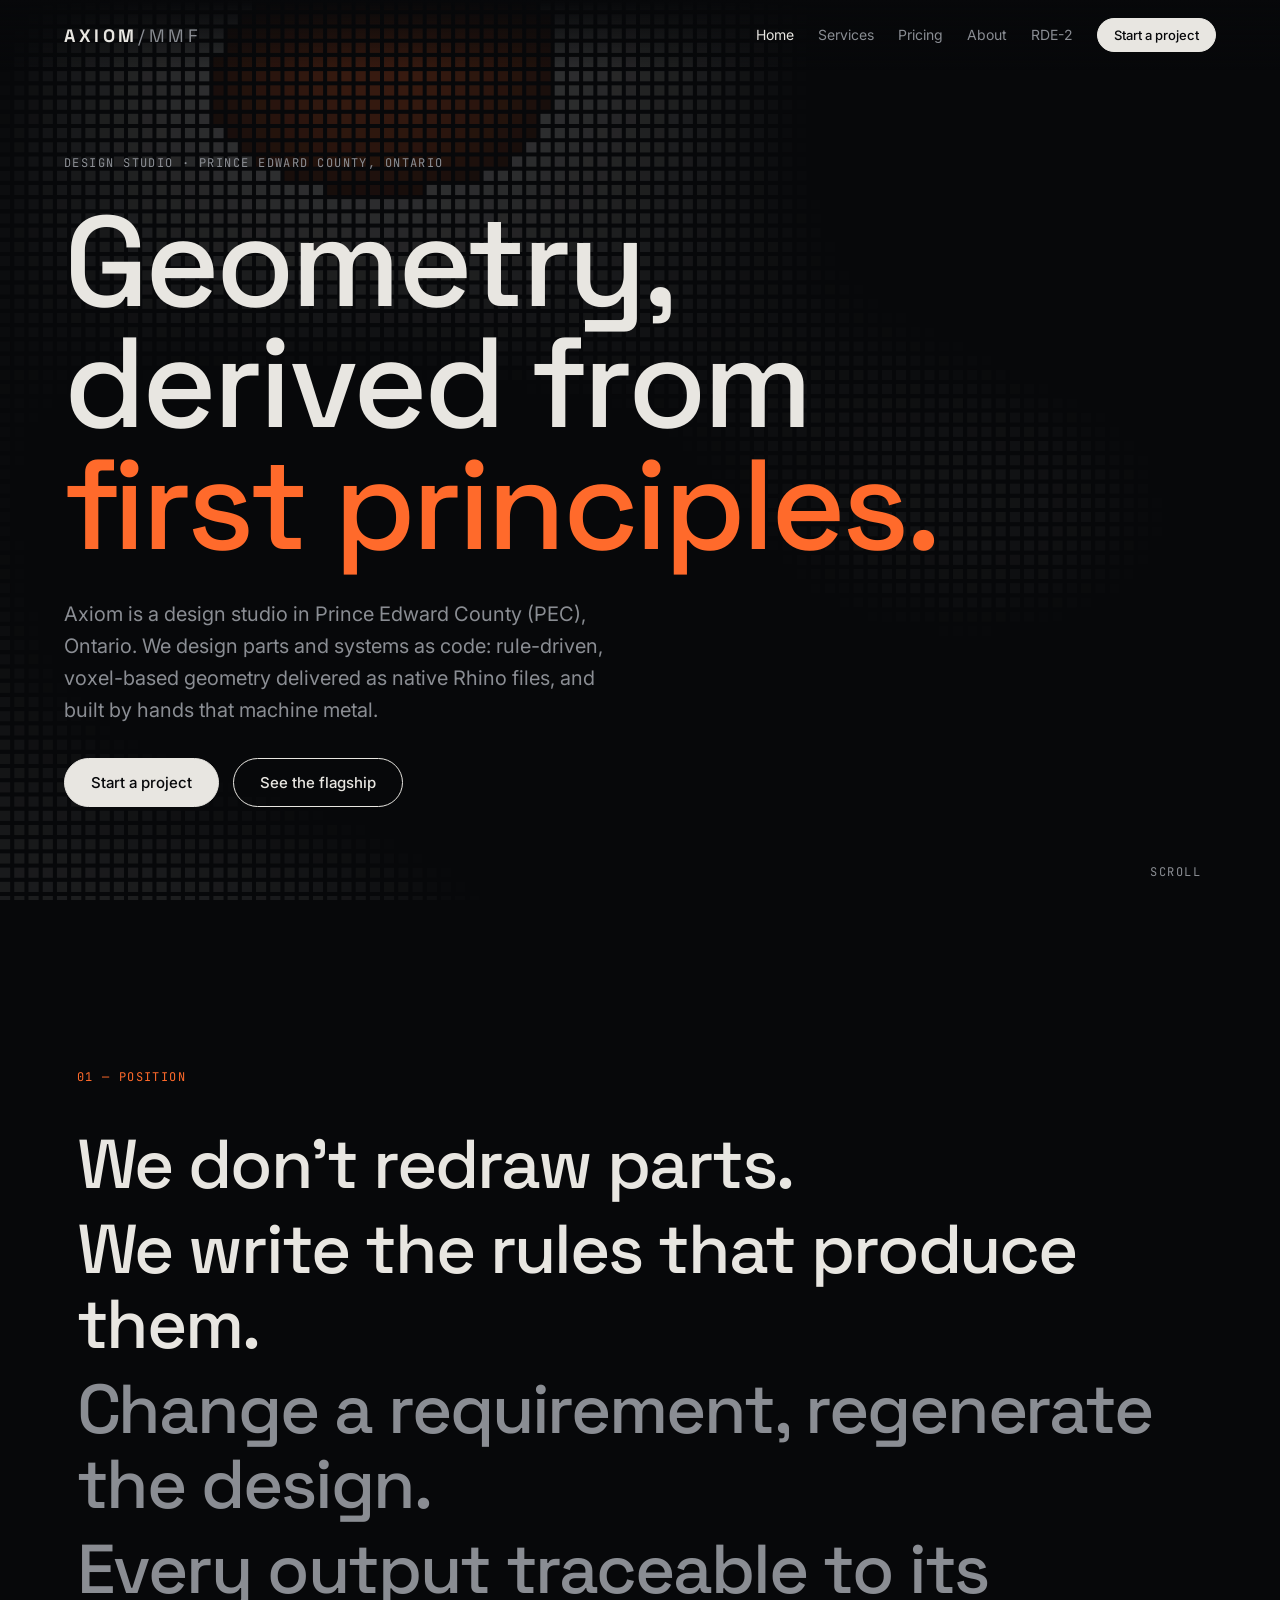
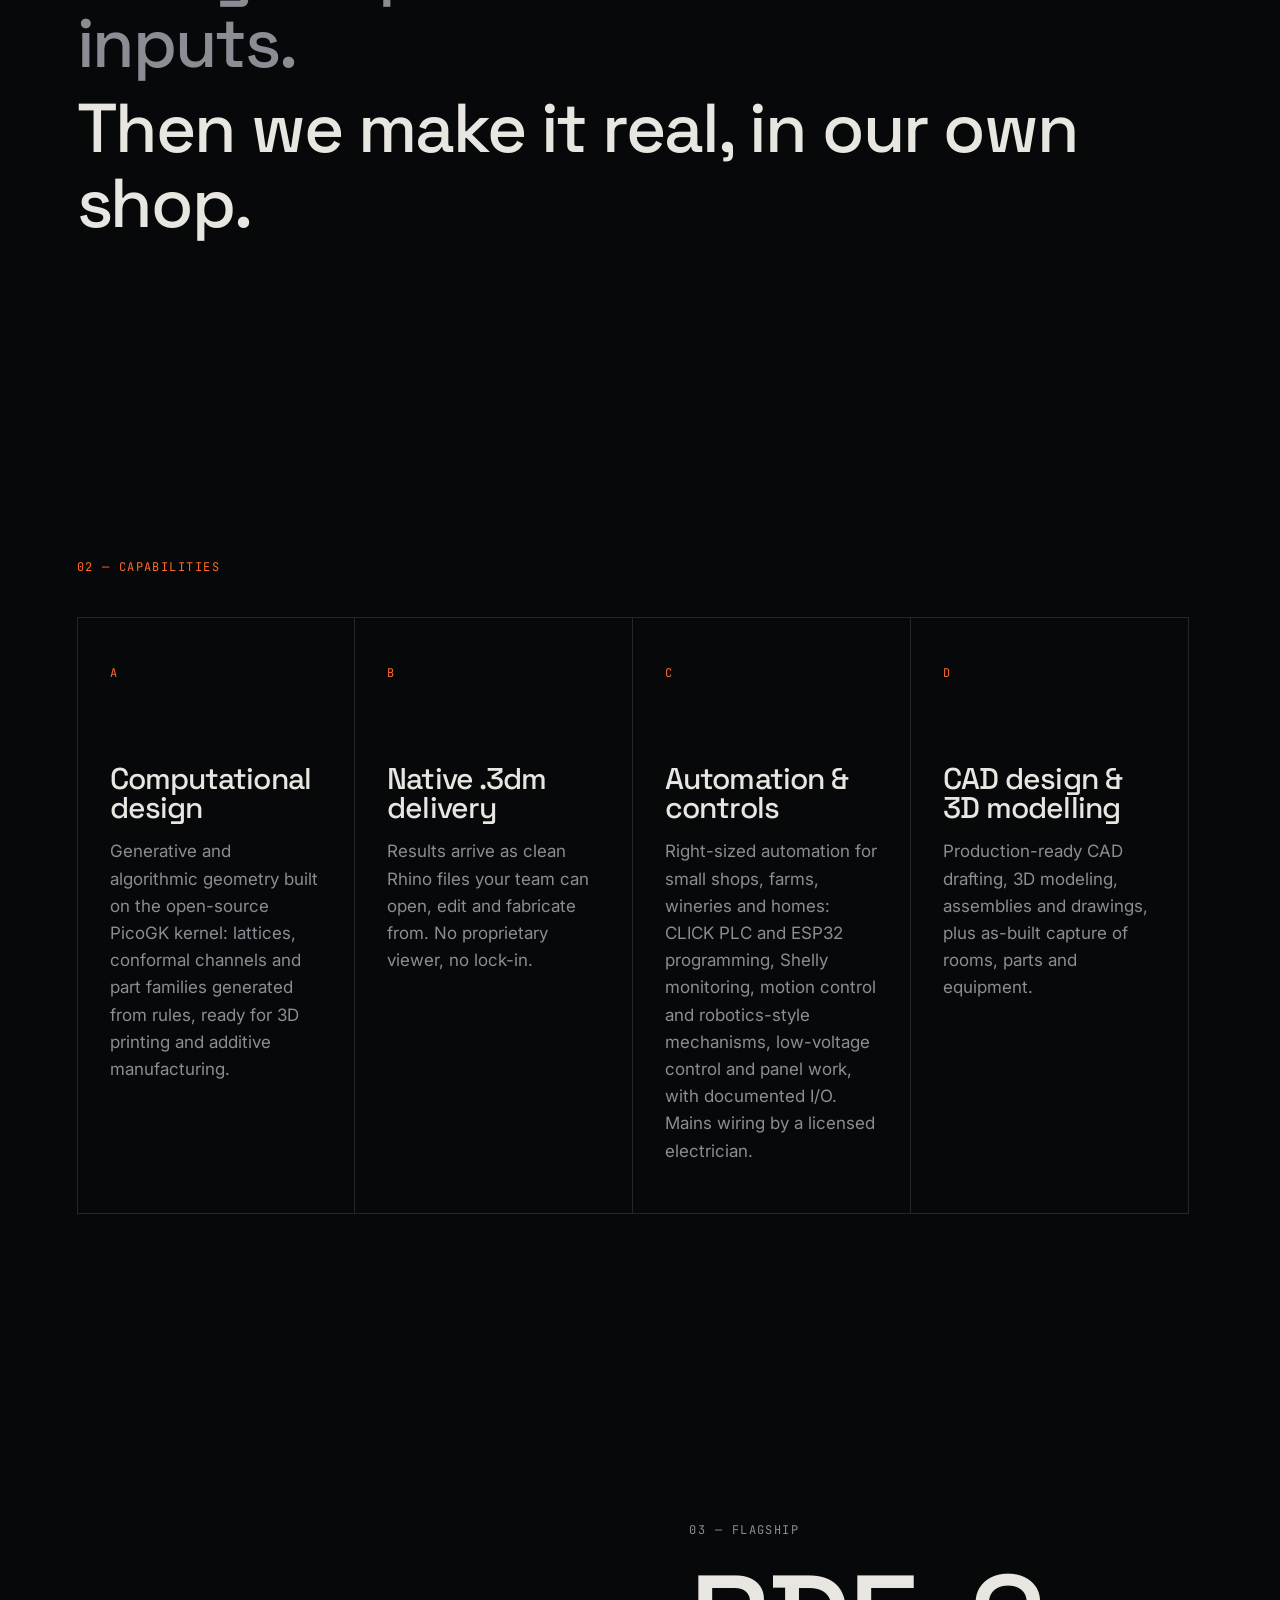
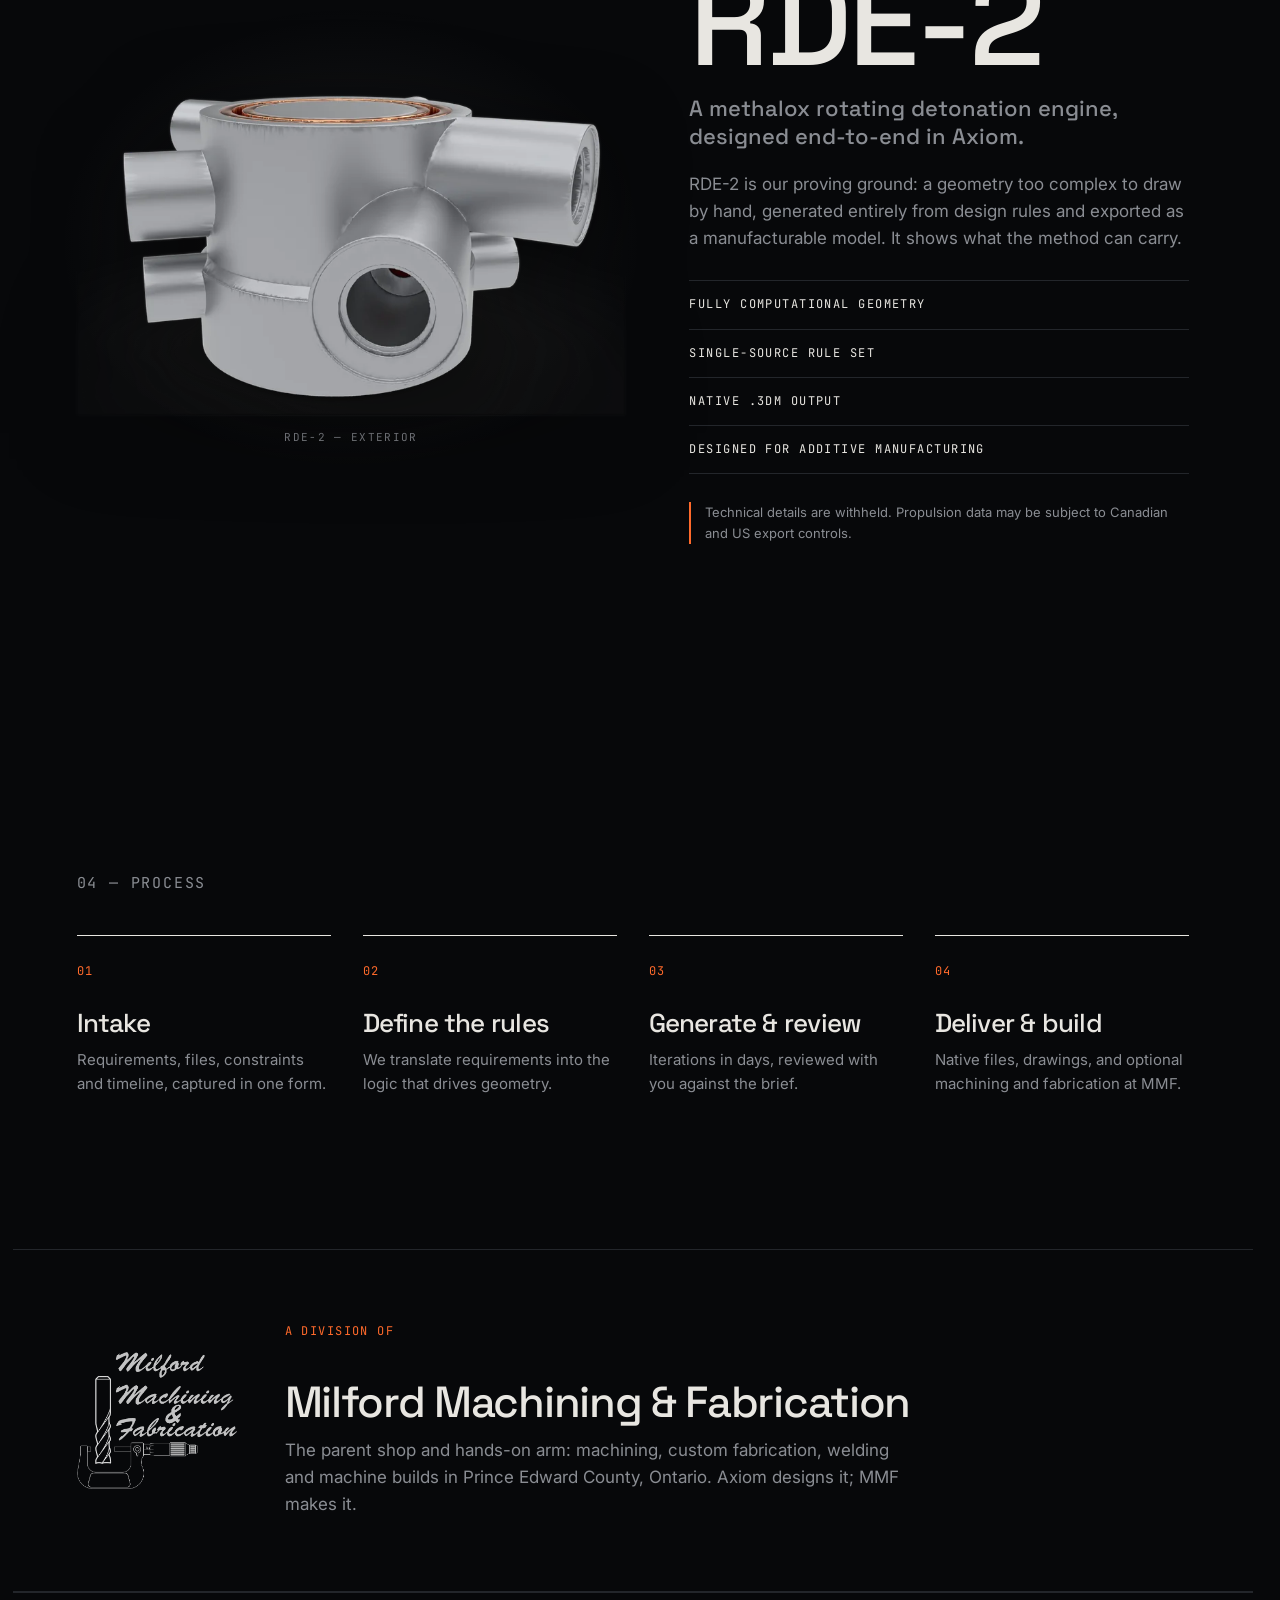
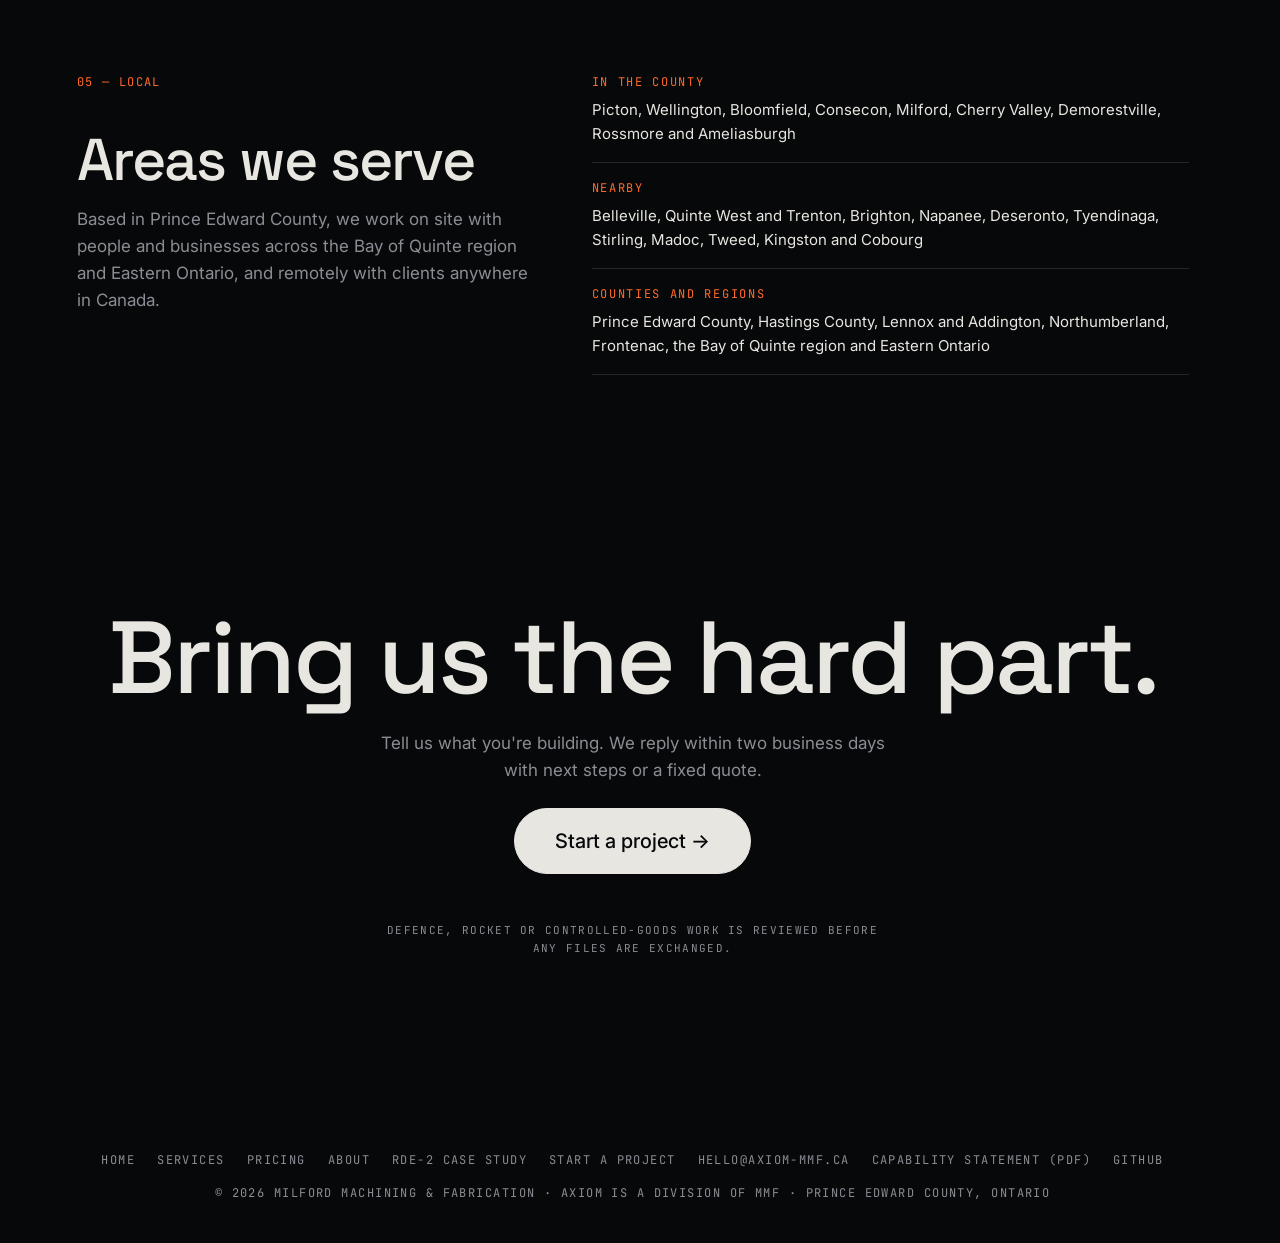
==== commit f9a4acaa: "Remove RDE-2 section/cutaway renders; About shows exterior only" ====
--- a/index.html
+++ b/index.html
@@ -60,8 +60,8 @@
 
 <section class="flagship" id="rde2">
   <figure class="flag-visual render-card reveal">
-    <picture><source type="image/webp" srcset="/assets/work/rde-2-800.webp 800w, /assets/work/rde-2-1600.webp 1600w" sizes="(max-width:860px) 92vw, 56vw"><img src="/assets/work/rde-2.png" data-zoom="/assets/work/rde-2-1600.webp" data-zoom-fallback="/assets/work/rde-2.png" width="1600" height="1030" loading="lazy" decoding="async" alt="RDE-2 section view: cutaway render of an annular combustor with a copper liner"></picture>
-    <figcaption class="mono">RDE-2 — section view</figcaption>
+    <picture><source type="image/webp" srcset="/assets/work/rde-2-ext-800.webp 800w, /assets/work/rde-2-ext-1600.webp 1600w" sizes="(max-width:860px) 92vw, 56vw"><img src="/assets/work/rde-2-ext.png" data-zoom="/assets/work/rde-2-ext-1600.webp" data-zoom-fallback="/assets/work/rde-2-ext.png" width="1600" height="1030" loading="lazy" decoding="async" alt="RDE-2 exterior render: 3D model of an additively manufactured combustor"></picture>
+    <figcaption class="mono">RDE-2 — exterior</figcaption>
   </figure>
   <div class="flag-copy">
     <p class="mono label">03 — Flagship</p>
--- a/css/style.css
+++ b/css/style.css
@@ -98,42 +98,25 @@
 .zoom-img{position:fixed;z-index:91;margin:0;transform-origin:0 0;cursor:zoom-out;will-change:transform;filter:drop-shadow(0 0 1px rgba(255,255,255,.18))}
 html.zoom-lock,html.zoom-lock body{overflow:hidden}
 
-/* Scroll reveal (shared with lab) */
-.stage{position:relative;width:min(1100px,100%);margin:0 auto;aspect-ratio:2945/1896;user-select:none;-webkit-user-select:none}
+/* About RDE-2: static exterior figure */
+.stage{position:relative;width:min(1100px,100%);margin:0 auto;aspect-ratio:2945/1896}
 .stage::before{content:"";position:absolute;inset:-6% -4%;z-index:0;pointer-events:none;background:radial-gradient(closest-side,rgba(232,230,225,.09),rgba(232,230,225,.03) 55%,transparent)}
-.stage img{position:absolute;inset:0;width:100%;height:100%;display:block;pointer-events:none;-webkit-user-drag:none;filter:drop-shadow(0 0 1px rgba(255,255,255,.14))}
-.stage .ext,.stage .sec{z-index:1}.stage .sec{z-index:2}
-/* A: scroll */
-.sweep{height:260vh;position:relative}
-.sticky{position:sticky;top:0;height:100vh;display:flex;align-items:center;justify-content:center}
-.s-scroll{--p:0}
-.s-scroll .sec{clip-path:inset(0 calc((1 - var(--p)) * 100%) 0 0)}
-.s-scroll .ext{clip-path:inset(0 0 0 calc(var(--p) * 100%))}
-.s-scroll .cut{position:absolute;z-index:3;top:4%;bottom:4%;left:calc(var(--p)*100%);width:1px;transform:translateX(-.5px);background:linear-gradient(transparent,rgba(255,106,43,.85) 20%,rgba(255,106,43,.85) 80%,transparent);box-shadow:0 0 10px 1px rgba(255,106,43,.35);opacity:var(--o,1);transition:opacity .4s}
-.s-scroll.done .sec{pointer-events:auto}
-.s-scroll .sec.zoomable{cursor:default}.s-scroll.done .sec.zoomable{cursor:zoom-in}
-@media (prefers-reduced-motion:reduce){.sweep,.sweep.rv{height:auto}.sticky{position:static;height:auto;padding:20px 0}.s-scroll .cut{transition:none}}
-
-/* About RDE-2 reveal: compact pinned frame */
-.sweep.rv{height:auto;margin:48px 0 8px}
-.sweep.rv .sticky{height:auto;top:var(--st,72px);display:block}
-.rv-fig{position:relative;margin:0 auto;width:100%;padding:clamp(14px,2vw,28px) clamp(14px,2vw,28px) 0;border:1px solid rgba(232,230,225,.07);
+.stage img{position:absolute;inset:0;width:100%;height:100%;display:block;z-index:1;-webkit-user-drag:none;filter:drop-shadow(0 0 1px rgba(255,255,255,.14))}
+.rde-fig{position:relative;margin:48px auto 8px;width:100%;padding:clamp(14px,2vw,28px) clamp(14px,2vw,28px) 0;border:1px solid rgba(232,230,225,.07);
 background-color:rgba(255,255,255,.008);background-image:linear-gradient(rgba(232,230,225,.035) 1px,transparent 1px),linear-gradient(90deg,rgba(232,230,225,.035) 1px,transparent 1px);background-size:32px 32px;background-position:-1px -1px}
-.rv-fig .s-scroll{width:min(90%,calc((100vh - 200px) * 1.553))!important}
-.rv-fig .tk{position:absolute;width:12px;height:12px;border:0 solid rgba(255,106,43,.45);pointer-events:none}
+.rde-fig .stage{width:min(90%,1000px)}
+.rde-fig .tk{position:absolute;width:12px;height:12px;border:0 solid rgba(255,106,43,.45);pointer-events:none}
 .tk.tl{top:-1px;left:-1px;border-top-width:1px;border-left-width:1px}.tk.tr{top:-1px;right:-1px;border-top-width:1px;border-right-width:1px}
 .tk.bl{bottom:-1px;left:-1px;border-bottom-width:1px;border-left-width:1px}.tk.br{bottom:-1px;right:-1px;border-bottom-width:1px;border-right-width:1px}
 .rv-cap{display:flex;justify-content:space-between;gap:16px;margin:clamp(10px,1.5vw,18px) calc(-1 * clamp(14px,2vw,28px)) 0;padding:10px clamp(14px,2vw,28px);border-top:1px solid rgba(232,230,225,.07);color:var(--dim);font-size:11px;letter-spacing:.08em}
-.rv-cap b{font-weight:400;color:var(--accent);display:inline-block;min-width:4ch;text-align:right;font-variant-numeric:tabular-nums}
-@media (max-width:600px){.rv-cap{flex-direction:column;gap:4px;font-size:10px}.rv-fig .s-scroll{width:100%!important}}
-@media (prefers-reduced-motion:reduce){.sweep.rv{height:auto!important}.sweep.rv .sticky{position:static}}
+@media (max-width:600px){.rv-cap{flex-direction:column;gap:4px;font-size:10px}.rde-fig .stage{width:100%}}
 
 /* RDE-2 case study */
 .cs{max-width:1000px;margin:0 auto;padding:0 24px 80px}
 .cs p{max-width:68ch;margin:0 0 1em}
-.cs-hero,.cs-sec{margin:8px 0 24px}
-.cs-hero img,.cs-sec img{width:100%;height:auto;display:block}
-.cs-hero figcaption,.cs-sec figcaption{color:var(--dim);font-size:11px;letter-spacing:.1em;text-transform:uppercase;text-align:center;margin-top:10px}
+.cs-hero{margin:8px 0 24px}
+.cs-hero img{width:100%;height:auto;display:block}
+.cs-hero figcaption{color:var(--dim);font-size:11px;letter-spacing:.1em;text-transform:uppercase;text-align:center;margin-top:10px}
 .cs-list{max-width:68ch}
 .cs-tl{list-style:none;padding:0;margin:24px 0 8px;display:grid;grid-template-columns:repeat(5,1fr);gap:12px;position:relative}
 .cs-tl::before{content:"";position:absolute;left:10%;right:10%;top:7px;height:1px;background:rgba(255,106,43,.45)}
--- a/css/print.css
+++ b/css/print.css
@@ -14,7 +14,7 @@
 section,main,.hero,.phero{min-height:0!important;height:auto!important;padding-top:6pt!important;padding-bottom:6pt!important}
 h1,h2,h3{page-break-after:avoid;break-after:avoid}
 p,li{orphans:3;widows:3}
-.card,.pcard,.svc,.wk,.values>*,.eq,.callout,.terms,table,tr,figure,.rv-fig,.flagship,.process li,.pillars>*{break-inside:avoid;page-break-inside:avoid}
+.card,.pcard,.svc,.wk,.values>*,.eq,.callout,.terms,table,tr,figure,.rde-fig,.flagship,.process li,.pillars>*{break-inside:avoid;page-break-inside:avoid}
 .pcard,.card,.svc,.callout{border:1pt solid #999!important}
 .pgrid,.svc-grid,.grid,.work{display:block!important}
 .pgrid>*,.svc-grid>*,.grid>*,.work>*{margin:0 0 10pt!important}
@@ -24,15 +24,9 @@
 main a[href^="http"]::after,main a[href^="/"]::after{content:" (" attr(href) ")";font-size:8.5pt;word-break:break-all}
 main a[href^="/"]::after{content:" (axiom-mmf.ca" attr(href) ")"}
 main a[href^="#"]::after,main .brand::after{content:none}
-/* RDE-2 reveal: single static exterior */
-.sweep.rv{height:auto!important;margin:8pt 0!important}
-.sweep.rv .sticky{position:static!important}
-.rv-fig{border:0!important;padding:0!important;background:none!important}
-.rv-fig .s-scroll{width:100%!important}
-.rv-fig .sec{display:none!important}
-.rv-fig .ext{clip-path:none!important;-webkit-clip-path:none!important;opacity:1!important}
+/* RDE-2 figure: static exterior */
+.rde-fig{border:0!important;padding:0!important;background:none!important;margin:8pt 0!important}
 .rv-cap{border-top:.5pt solid #999!important;margin:4pt 0 0!important;padding:4pt 0!important}
-.rv-cap span:last-child{display:none}
 footer{border-top:.5pt solid #999;margin-top:14pt;padding-top:6pt}
 footer p{font-size:8pt}
 }
@@ -41,8 +35,8 @@
 .work>*{margin:0!important}
 .wk-img,.ph-box{aspect-ratio:auto!important;height:28mm!important;min-height:0!important;border:.5pt dashed #bbb!important;font-size:7pt}
 .wk-img img{height:100%!important;width:100%!important;object-fit:contain}
-.rv-fig .s-scroll{width:70%!important;margin:0 auto}
+.rde-fig .stage{width:70%!important;margin:0 auto}
 }
 @media print{.card,.pcard,.svc,.wk{min-height:0!important;height:auto!important}.grid>*{padding:8pt!important}}
-@media print{.cs-tl{display:block!important}.cs-tl::before,.cs-tl li::before{display:none!important}.cs-tl li{text-align:left!important;padding:0 0 4pt!important;break-inside:avoid}.cs-tl li .mono{font-weight:700;margin-right:6pt}.cs-tl p{display:inline}.cs-hero img,.cs-sec img{width:70%!important;margin:0 auto}.cs-sec{display:none!important}}
+@media print{.cs-tl{display:block!important}.cs-tl::before,.cs-tl li::before{display:none!important}.cs-tl li{text-align:left!important;padding:0 0 4pt!important;break-inside:avoid}.cs-tl li .mono{font-weight:700;margin-right:6pt}.cs-tl p{display:inline}.cs-hero img{width:70%!important;margin:0 auto}}
 @media print{.cs-list{break-inside:avoid}}
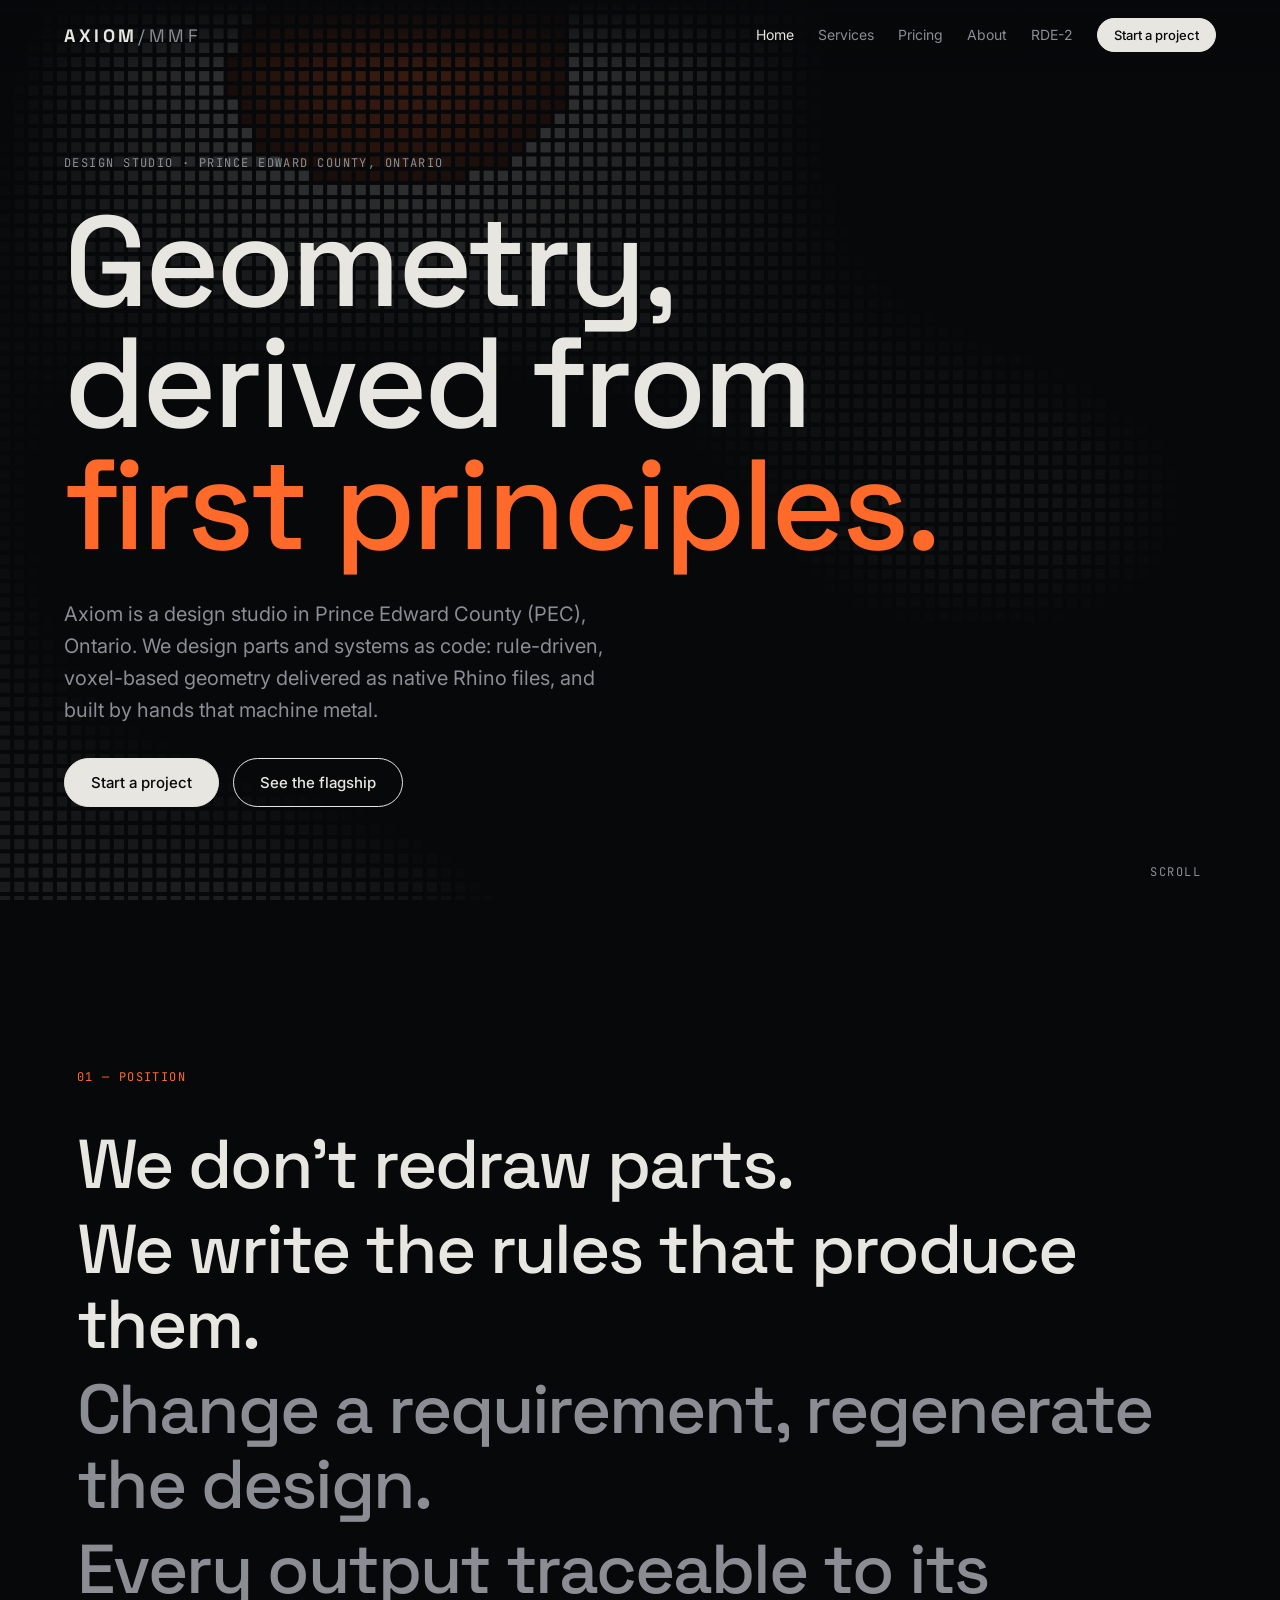
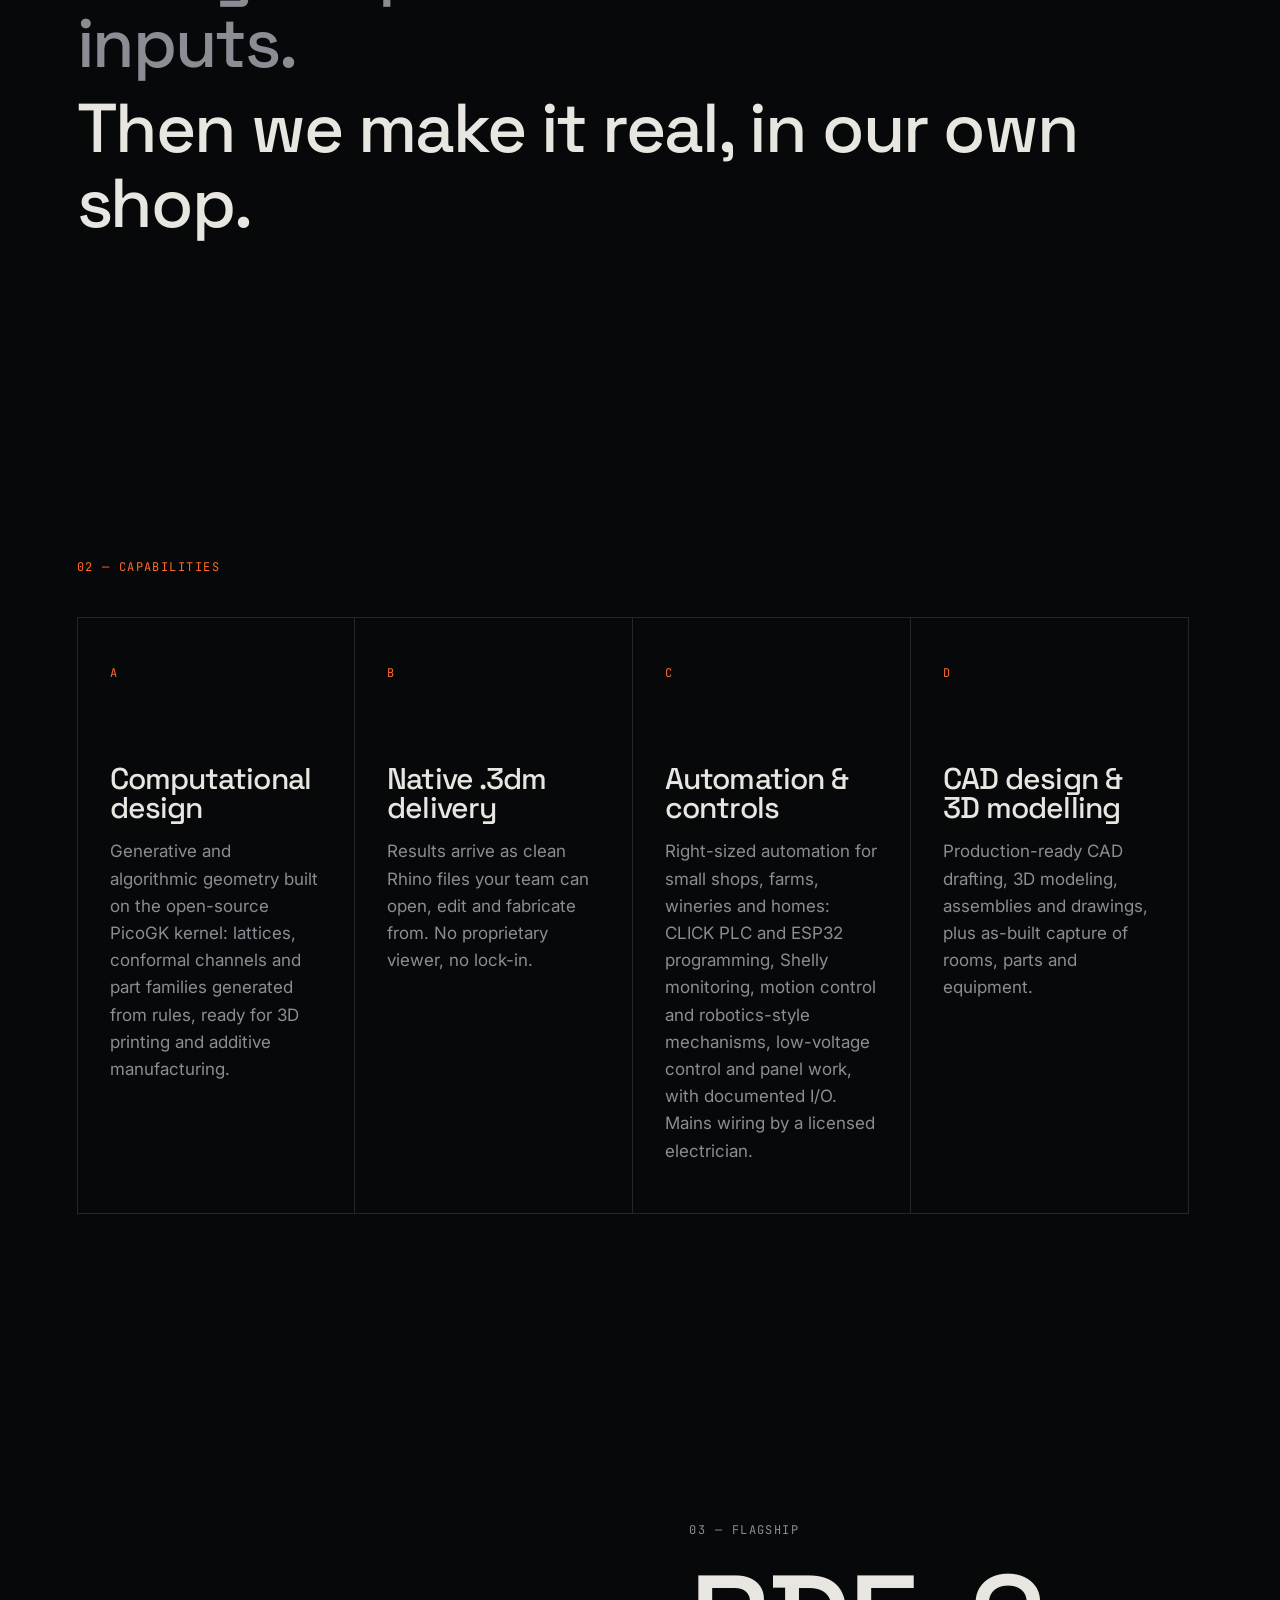
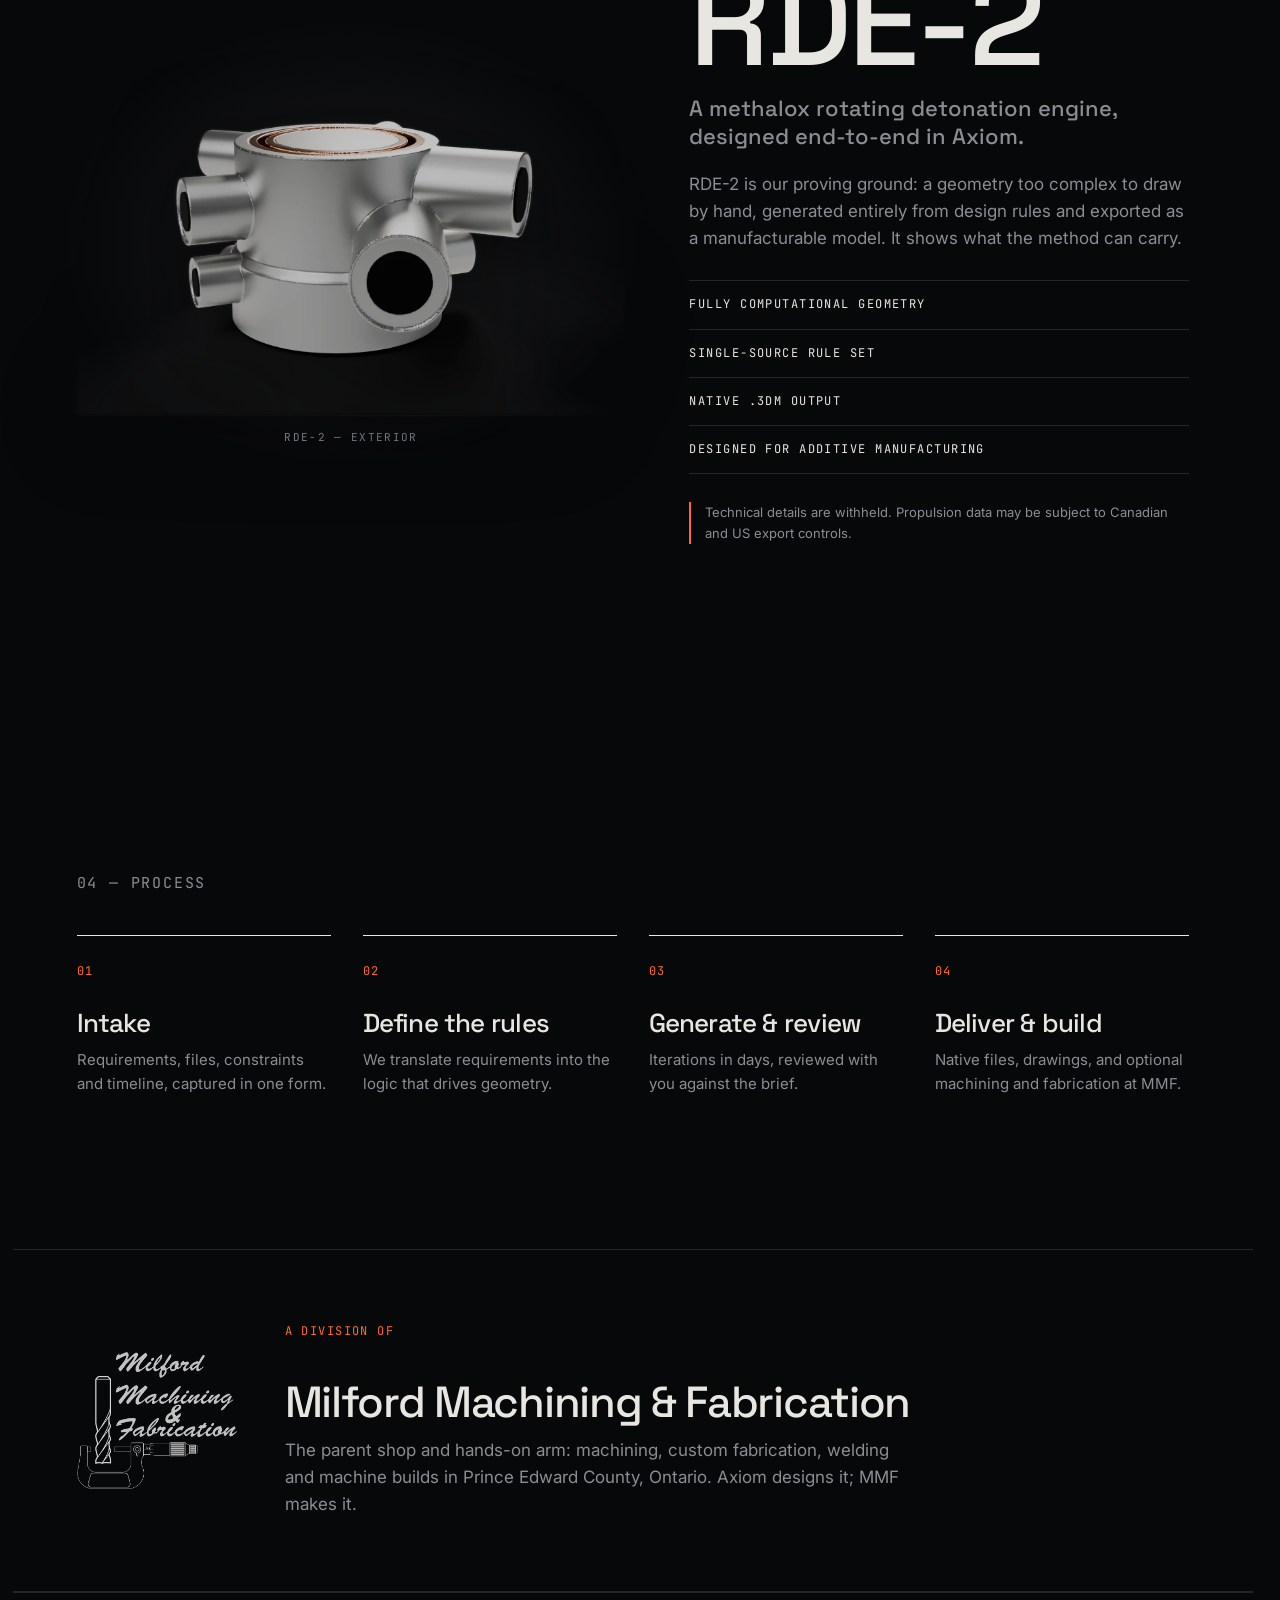
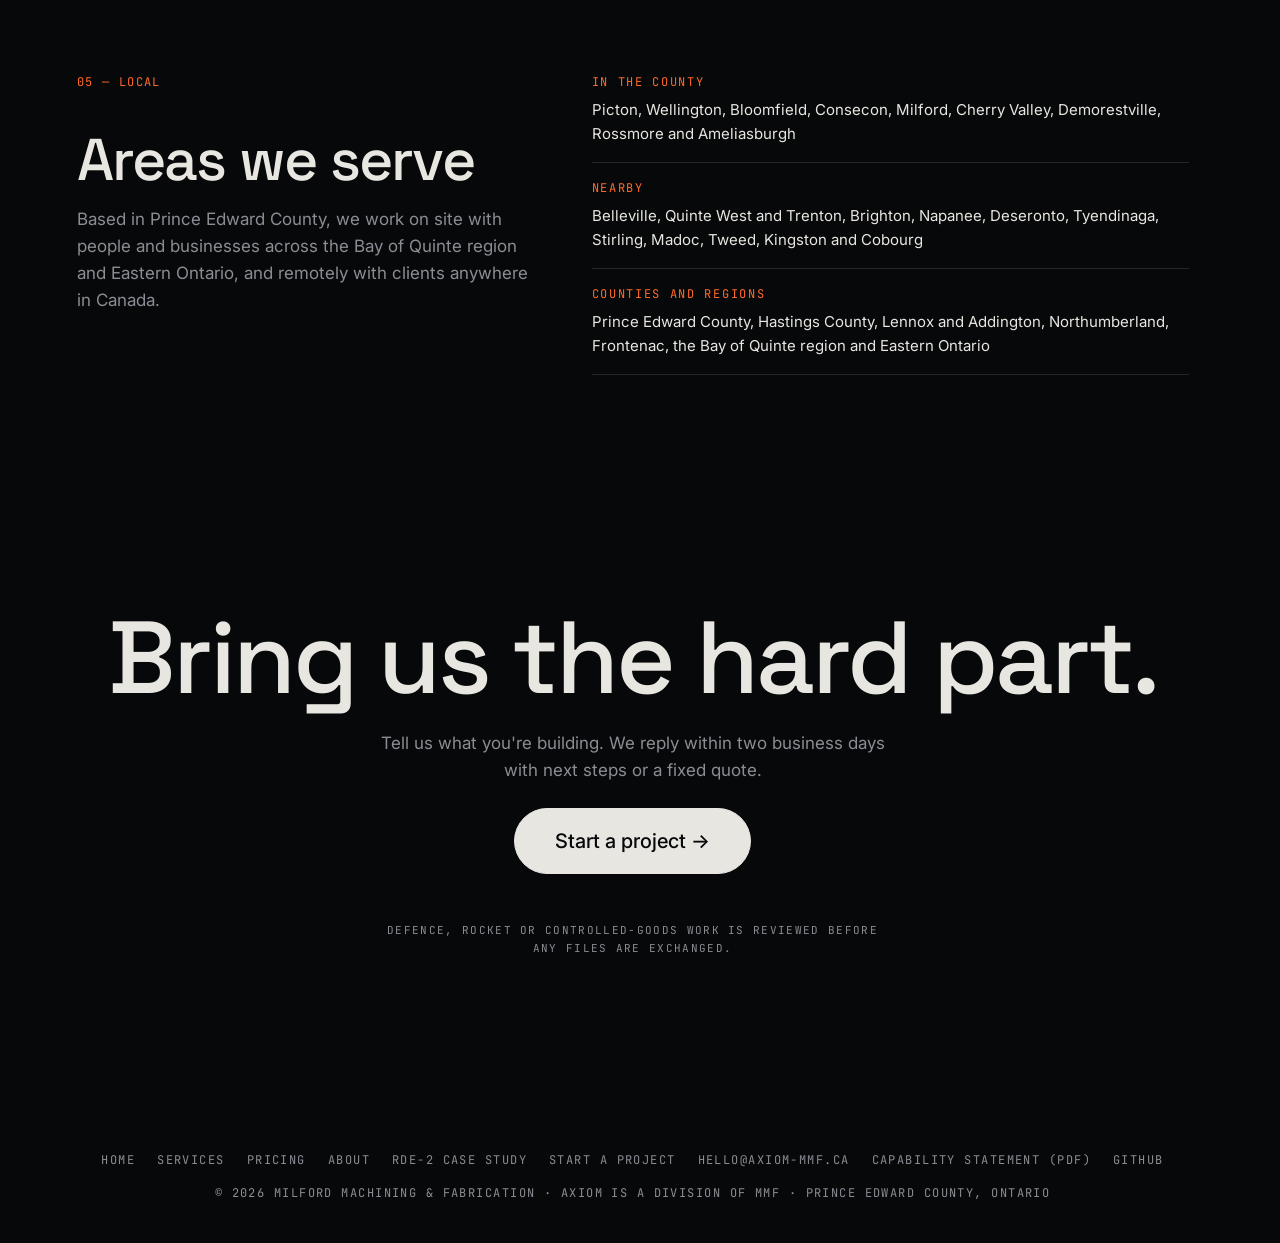
==== commit de80516d: "RDE-2: new exterior hero render, remove rde-2-ext" ====
--- a/index.html
+++ b/index.html
@@ -60,7 +60,7 @@
 
 <section class="flagship" id="rde2">
   <figure class="flag-visual render-card reveal">
-    <picture><source type="image/webp" srcset="/assets/work/rde-2-ext-800.webp 800w, /assets/work/rde-2-ext-1600.webp 1600w" sizes="(max-width:860px) 92vw, 56vw"><img src="/assets/work/rde-2-ext.png" data-zoom="/assets/work/rde-2-ext-1600.webp" data-zoom-fallback="/assets/work/rde-2-ext.png" width="1600" height="1030" loading="lazy" decoding="async" alt="RDE-2 exterior render: 3D model of an additively manufactured combustor"></picture>
+    <picture><source type="image/webp" srcset="/assets/work/rde-2-hero-800.webp 800w, /assets/work/rde-2-hero-1600.webp 1600w" sizes="(max-width:860px) 92vw, 56vw"><img src="/assets/work/rde-2-hero.png" data-zoom="/assets/work/rde-2-hero-1600.webp" data-zoom-fallback="/assets/work/rde-2-hero.png" width="1600" height="1030" loading="lazy" decoding="async" alt="RDE-2 methalox rotating detonation engine, exterior render"></picture>
     <figcaption class="mono">RDE-2 — exterior</figcaption>
   </figure>
   <div class="flag-copy">
